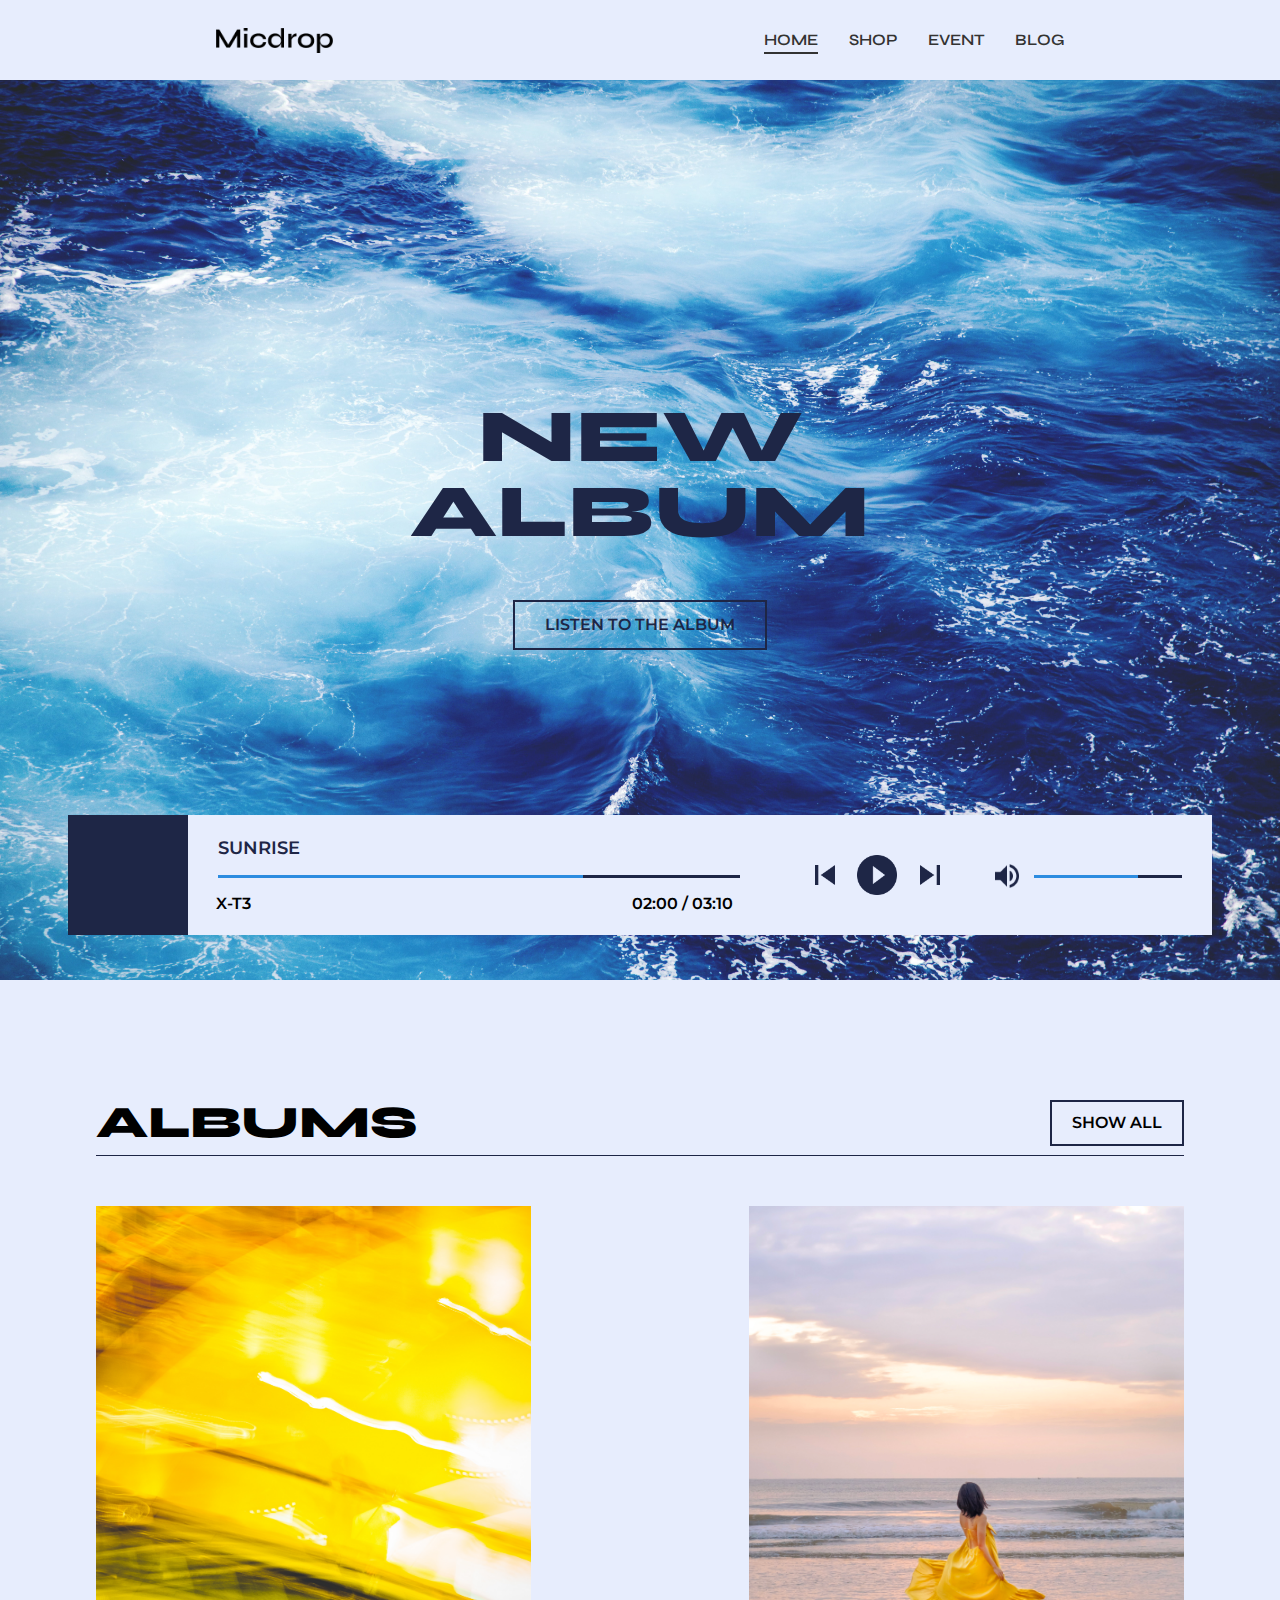
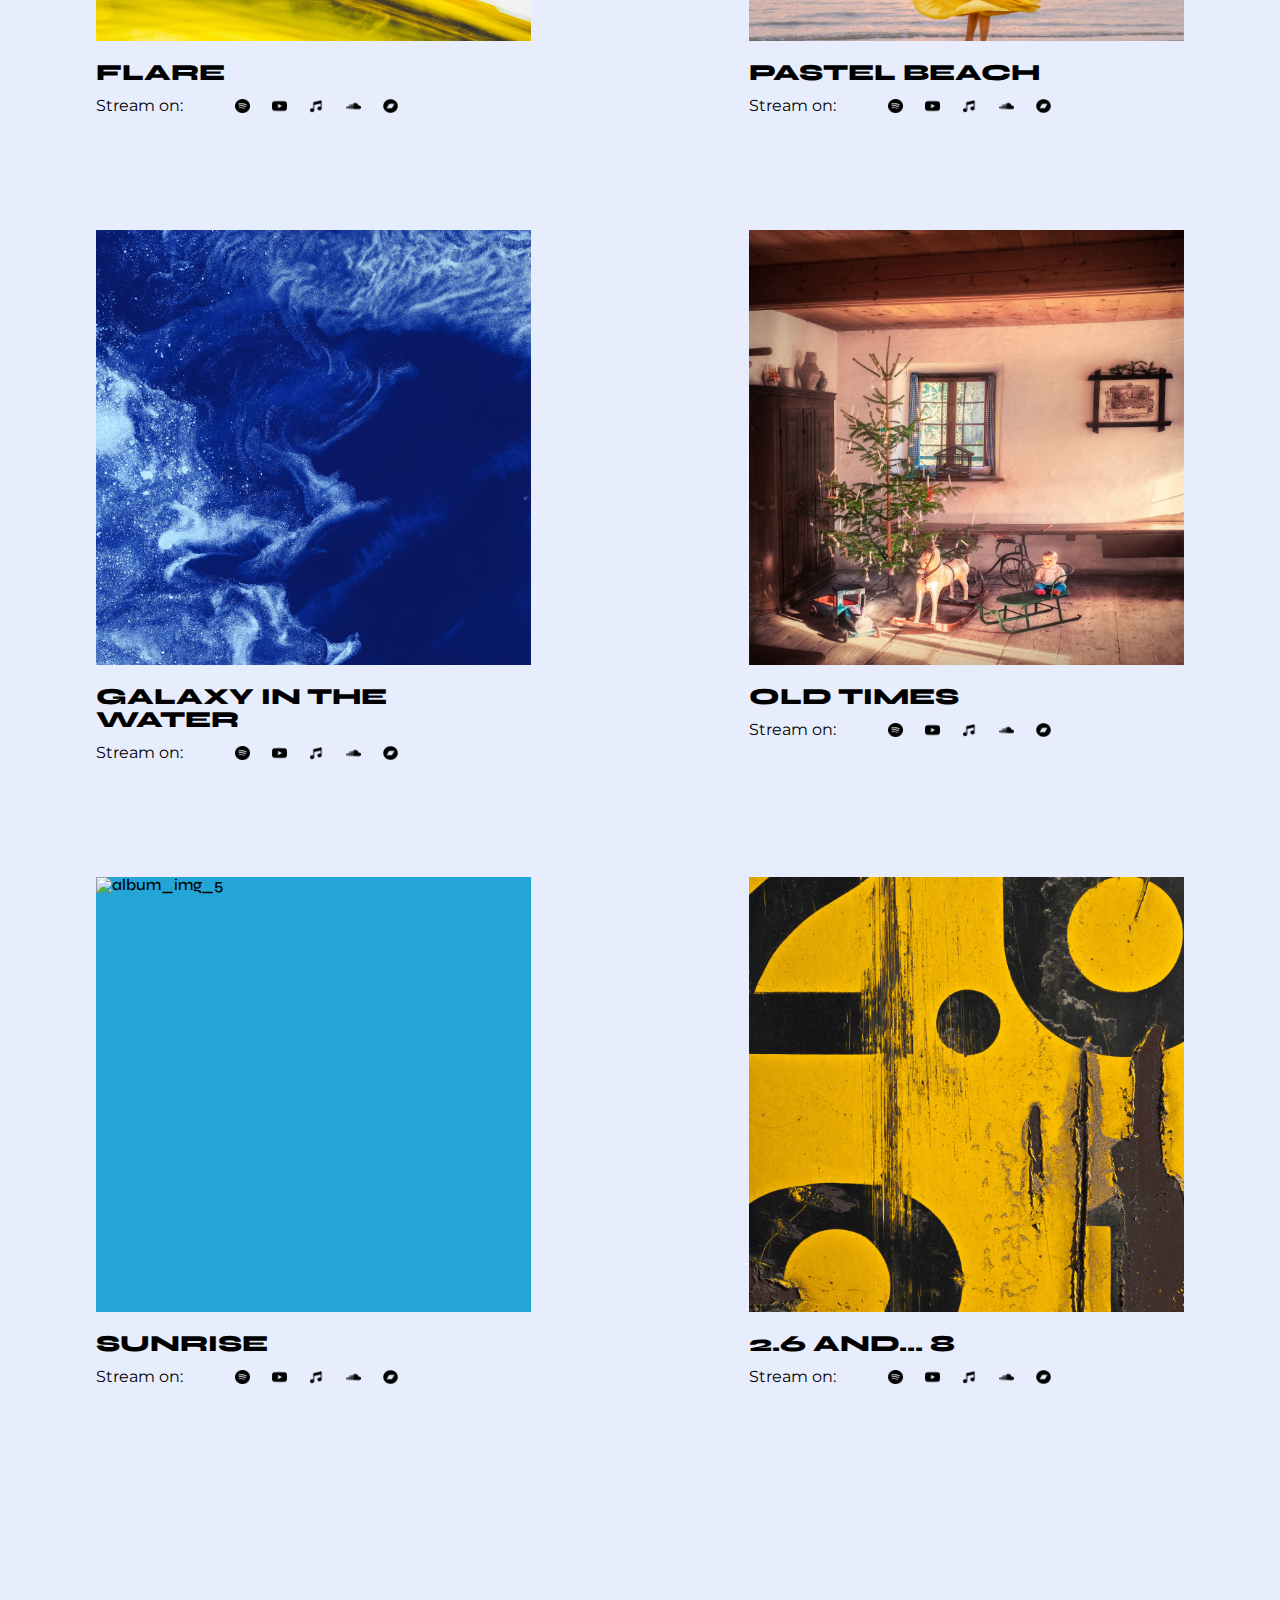
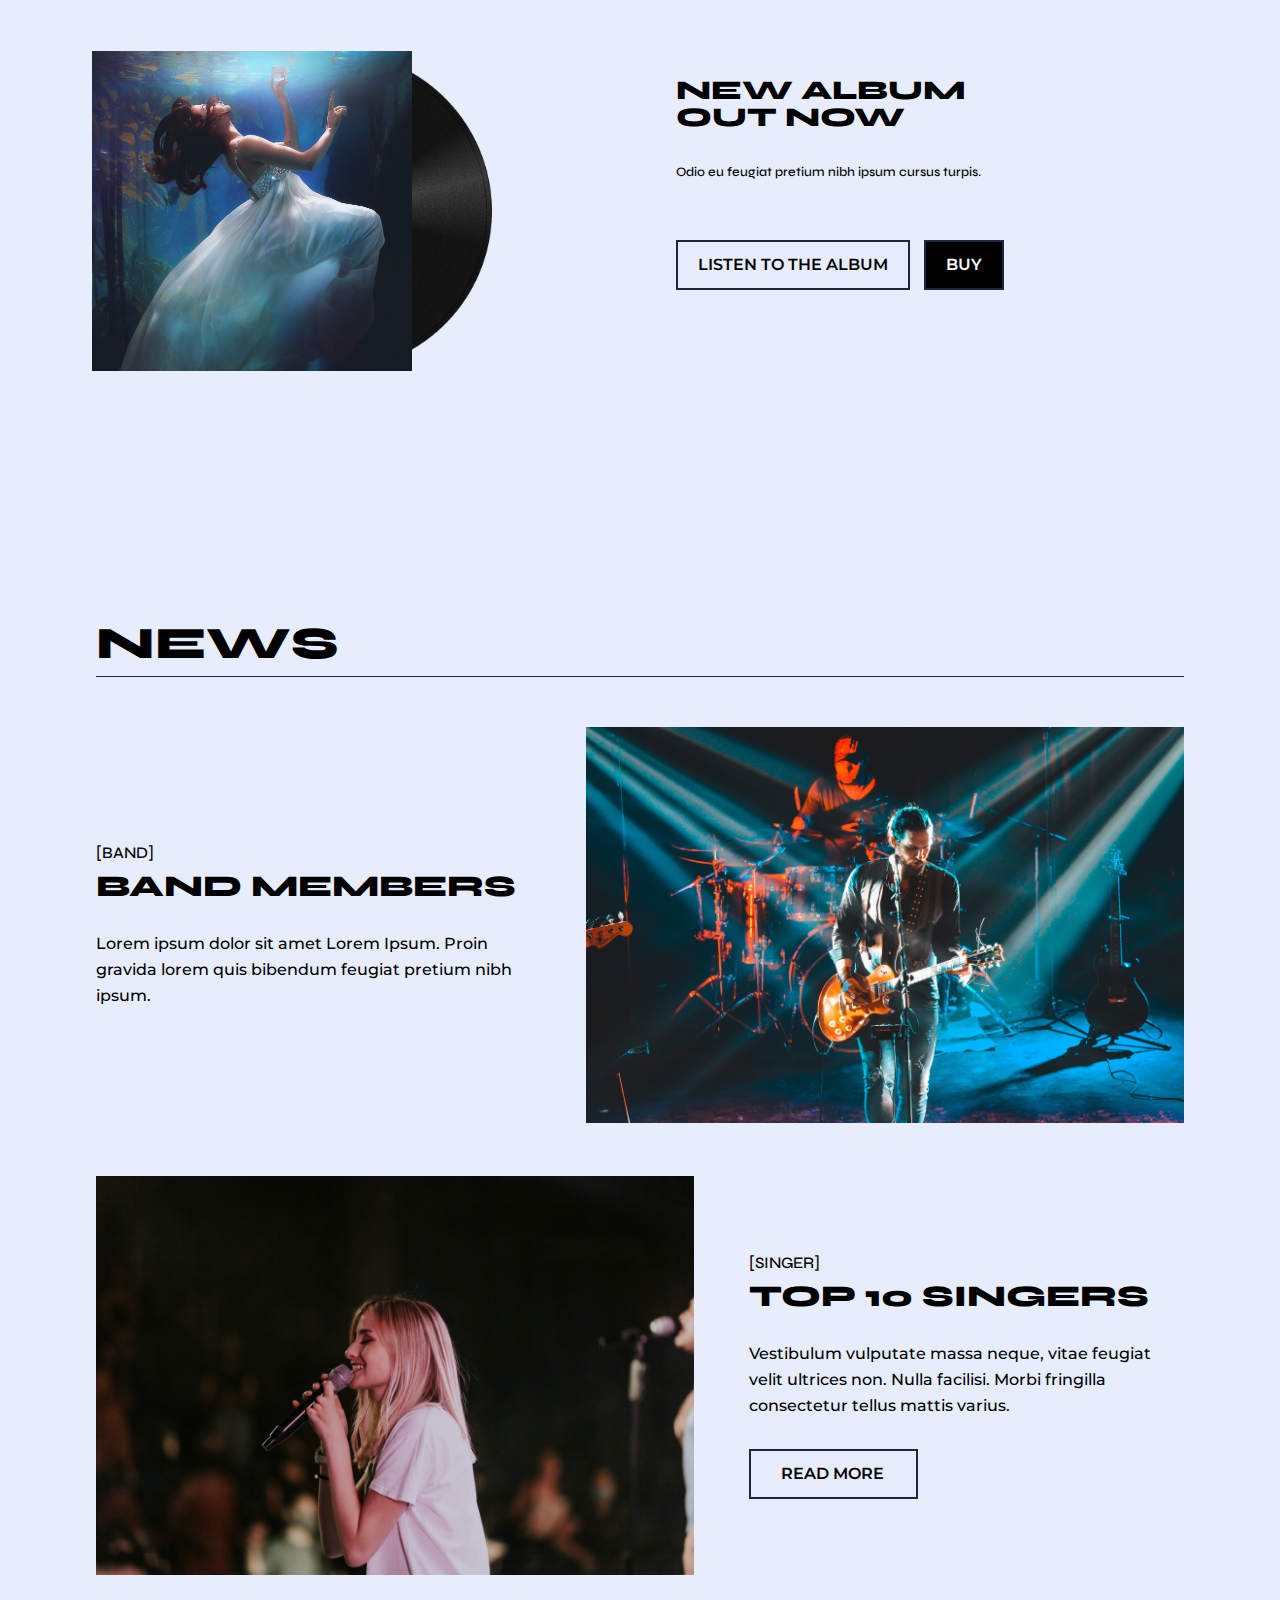
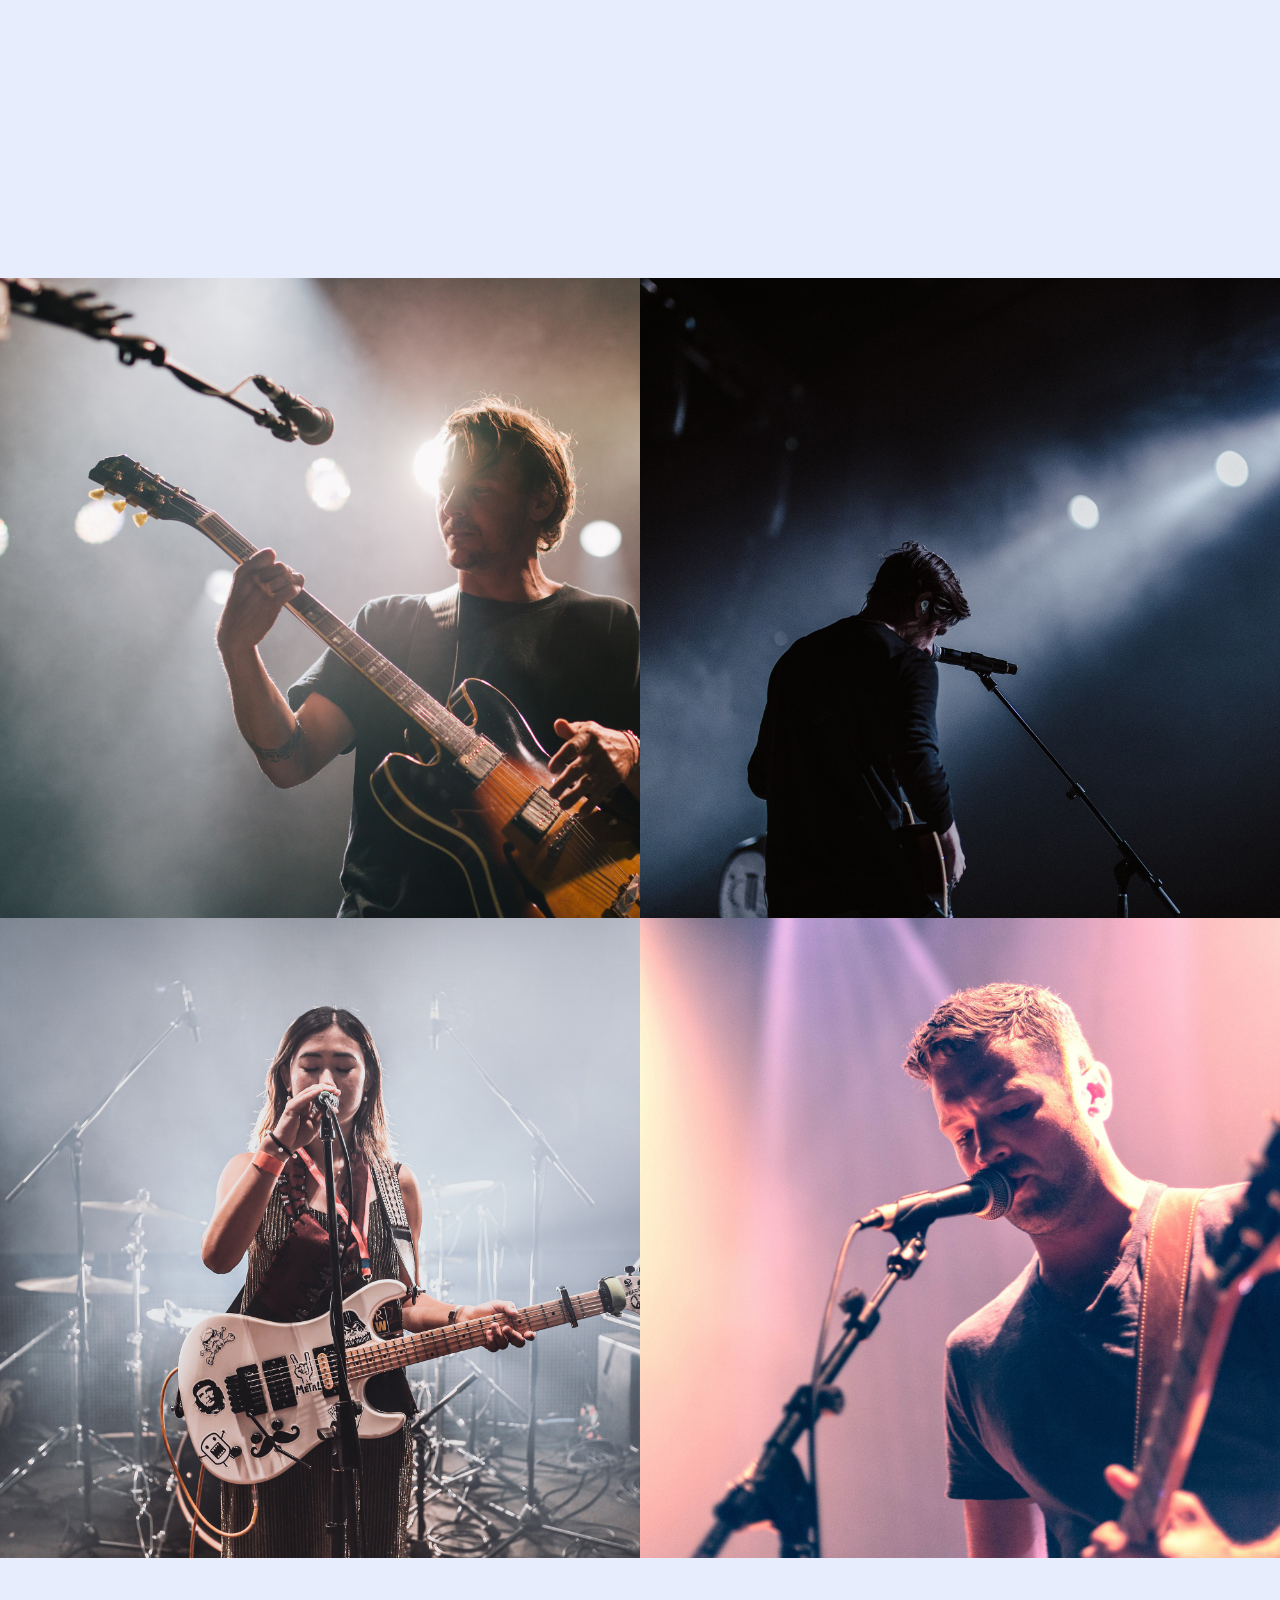
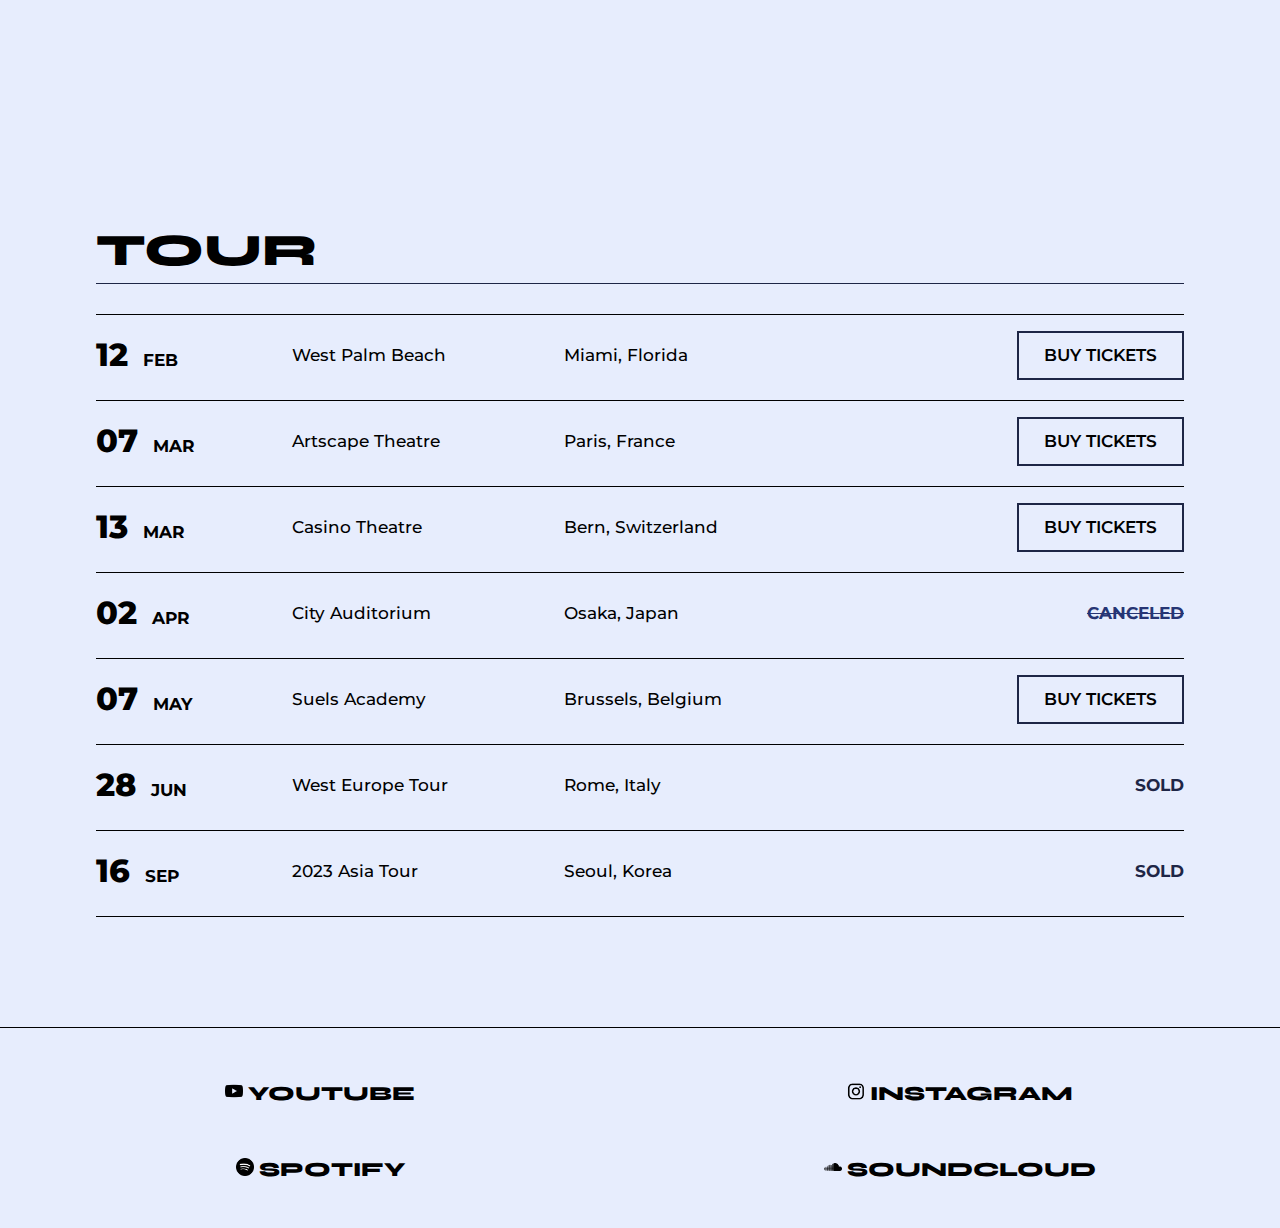
==== index.html @ 12f5e262 "0823" ====
<!DOCTYPE html>
<html lang="kr">

<head>
  <meta charset="UTF-8">
  <meta name="viewport" content="width=device-width, initial-scale=1.0">
  <title>Micdrop</title>

  <link href="css/reset.css" rel="stylesheet">
  <link href="css/font.css" rel="stylesheet">

  <link href="css/common_min1300.css" rel="stylesheet">
  <link href="css/common_max1299.css" rel="stylesheet">
  <link href="css/common_max767.css" rel="stylesheet">
  
  <link href="css/index_min1300.css" rel="stylesheet">
  <link href="css/index_max1299.css" rel="stylesheet">
  <link href="css/index_max767.css" rel="stylesheet">

  <script src="https://ajax.aspnetcdn.com/ajax/jQuery/jquery-3.7.0.min.js"></script>

  <script>
    $(document).ready(function () {
      /*nav script*/
      $(".menu_icon").click(function () {
        $(".menu").slideDown();
        $(".menu_icon").hide();
        $(".close_icon").show();
      });

      $(".close_icon").click(function () {
        $(".menu").slideUp();
        $(".close_icon").hide();
        $(".menu_icon").show();
      });

      $(window).resize(function () {
        if (window.innerWidth >= 768) {
          $(".menu").show();
          $(".menu_icon").hide();
          $(".close_icon").hide();
        }
      });

      $(window).resize(function () {
        if (window.innerWidth <= 767) {
          $(".menu").hide();
          $(".menu_icon").show();
          $(".close_icon").hide();
        }
      });

      /*music_player script*/
      $(".play").click(function () {
        $(".stop").show();
        $(".play").hide();
      });

      $(".stop").click(function () {
        $(".play").show();
        $(".stop").hide();
      });

      $(".volumn").click(function () {
        $(".mute").show();
        $(".volumn").hide();
        $(".volumn_bar_value").hide();
      });

      $(".mute").click(function () {
        $(".volumn").show();
        $(".mute").hide();
        $(".volumn_bar_value").show();
      });

    });

  </script>

</head>

<body>
  <div id="wrap">
    <header>
      <div id="header_box">
        <div id="logo_box">
          <a href="#"><img src="img/logo.png"></a>
          <img src="img/icon/hamburger_menu.png" alt="menu" class="menu_icon">
          <img src="img/icon/close_icon.png" alt="close" class="close_icon">
        </div>
        <nav class="menu">
          <ul>
            <li><a href="#" id="now">HOME</a></li>
            <li><a href="#">SHOP</a></li>
            <li><a href="#">EVENT</a></li>
            <li><a href="sub.html">BLOG</a></li>
          </ul>
        </nav>
      </div>
    </header>
    <div id="slider">
      <div id="slider_box">
        <div class="slider_img">
          <img src="img/slider_1.jpg">
        </div>
        <div class="slider_text">
          <h3>NEW<br>ALBUM</h3>
          <div class="fill_btn">
            <a href="#" class="fill">LISTEN TO THE ALBUM</a>
          </div>
        </div>
        <div class="side_left">
          <img src="img/icon/arrow_left_icon.png" alt="left">
        </div>
        <div class="side_right">
          <img src="img/icon/arrow_right_icon.png" alt="left">
        </div>
      </div>
      <div id="music_player">
        <div id="music_player_box">
          <div class="album_img">
            <img src="img/album_img_5.jpg" alt="album">
          </div>
          <div class="player">
            <p class="album_name"><a href="#">sunrise</a></p>
            <div class="player_icon_box">
              <div class="music_bar">
                <div class="music_bar_value"></div>
              </div>
              <ul class="player_icon">
                <li>
                  <img src="img/icon/previous_icon.png" alt="prev" class="prev"
                    onmouseover="this.src='img/icon/previous_icon_hover.png'"
                    onmouseout="this.src='img/icon/previous_icon.png'">
                </li>
                <li>
                  <img src="img/icon/play_icon.png" alt="play" class="play"
                    onmouseover="this.src='img/icon/play_icon_hover.png'"
                    onmouseout="this.src='img/icon/play_icon.png'">
                  <img src="img/icon/stop_icon.png" alt="stop" class="stop"
                    onmouseover="this.src='img/icon/stop_icon_hover.png'"
                    onmouseout="this.src='img/icon/stop_icon.png'">
                </li>
                <li>
                  <img src="img/icon/next_icon.png" alt="next" class="next"
                    onmouseover="this.src='img/icon/next_icon_hover.png'"
                    onmouseout="this.src='img/icon/next_icon.png'">
                </li>
              </ul>
              <div class="volumn_box">
                <img src="img/icon/volumn_icon.png" alt="volumn" class="volumn"
                  onmouseover="this.src='img/icon/volumn_icon_hover.png'"
                  onmouseout="this.src='img/icon/volumn_icon.png'">
                <img src="img/icon/mute_icon.png" alt="mute" class="mute"
                  onmouseover="this.src='img/icon/mute_icon_hover.png'" onmouseout="this.src='img/icon/mute_icon.png'">
                <div class="volumn_bar">
                  <div class="volumn_bar_value"></div>
                </div>
              </div>
            </div>
            <div class="player_bottom">
              <p class="song_name">X-T3</p>
              <p class="song_time">02:00 / 03:10</p>
            </div>
          </div>
        </div>
      </div>
    </div>
    <main>
      <section id="albums">
        <h3 class="title">ALBUMS</h3>
        <div class="fill_btn"><a href="#" class="fill">SHOW ALL</a></div>
        <div class="album_wrap">
          <div class="album_box">
            <div class="album_img_box">
              <img src="img/album_img_1.jpg" alt="album_img_1" class="img_v">
              <div class="hover_box"></div>
              <a href="#"></a>
            </div>
            <p class="album_title"><a href="#">flare</a></p>
            <div class="stream_box">
              <a href="#" class="stream_on">Stream on:</a>
              <div class="stream_icon_box">
                <a href="https://www.spotify.com" class="spotify">
                  <img src="img/icon/spotify_icon.png" alt="spotify">
                </a>
                <a href="https://www.youtube.com" class="youtube">
                  <img src="img/icon/youtube_icon.png" alt="youtube">
                </a>
                <a href="https://www.apple.com/itunes/" class="itunes">
                  <img src="img/icon/itunes_icon.png" alt="itunes">
                </a>
                <a href="https://soundcloud.com/" class="soundcloud">
                  <img src="img/icon/soundcloud_icon.png" alt="soundcloud">
                </a>
                <a href="https://bandcamp.com/" class="bandcamp">
                  <img src="img/icon/bandcamp_icon.png" alt="bandcamp">
                </a>
              </div>
            </div>
          </div>
          <div class="album_box">
            <div class="album_img_box">
              <img src="img/album_img_2.jpg" alt="album_img_2" class="img_v">
              <div class="hover_box"></div>
              <a href="#"></a>
            </div>
            <p class="album_title"><a href="#">pastel Beach</a></p>
            <div class="stream_box">
              <a href="#" class="stream_on">Stream on:</a>
              <div class="stream_icon_box">
                <a href="https://www.spotify.com" class="spotify">
                  <img src="img/icon/spotify_icon.png" alt="spotify">
                </a>
                <a href="https://www.youtube.com" class="youtube">
                  <img src="img/icon/youtube_icon.png" alt="youtube">
                </a>
                <a href="https://www.apple.com/itunes/" class="itunes">
                  <img src="img/icon/itunes_icon.png" alt="itunes">
                </a>
                <a href="https://soundcloud.com/" class="soundcloud">
                  <img src="img/icon/soundcloud_icon.png" alt="soundcloud">
                </a>
                <a href="https://bandcamp.com/" class="bandcamp">
                  <img src="img/icon/bandcamp_icon.png" alt="bandcamp">
                </a>
              </div>
            </div>
          </div>
          <div class="album_box">
            <div class="album_img_box">
              <img src="img/album_img_3.jpg" alt="album_img_3">
              <div class="hover_box"></div>
              <a href="#"></a>
            </div>
            <p class="album_title"><a href="#">Galaxy in the water</a></p>
            <div class="stream_box">
              <a href="#" class="stream_on">Stream on:</a>
              <div class="stream_icon_box">
                <a href="https://www.spotify.com" class="spotify">
                  <img src="img/icon/spotify_icon.png" alt="spotify">
                </a>
                <a href="https://www.youtube.com" class="youtube">
                  <img src="img/icon/youtube_icon.png" alt="youtube">
                </a>
                <a href="https://www.apple.com/itunes/" class="itunes">
                  <img src="img/icon/itunes_icon.png" alt="itunes">
                </a>
                <a href="https://soundcloud.com/" class="soundcloud">
                  <img src="img/icon/soundcloud_icon.png" alt="soundcloud">
                </a>
                <a href="https://bandcamp.com/" class="bandcamp">
                  <img src="img/icon/bandcamp_icon.png" alt="bandcamp">
                </a>
              </div>
            </div>
          </div>
          <div class="album_box">
            <div class="album_img_box">
              <img src="img/album_img_4.jpg" alt="album_img_4">
              <div class="hover_box"></div>
              <a href="#"></a>
            </div>
            <p class="album_title"><a href="#">old times</a></p>
            <div class="stream_box">
              <a href="#" class="stream_on">Stream on:</a>
              <div class="stream_icon_box">
                <a href="https://www.spotify.com" class="spotify">
                  <img src="img/icon/spotify_icon.png" alt="spotify">
                </a>
                <a href="https://www.youtube.com" class="youtube">
                  <img src="img/icon/youtube_icon.png" alt="youtube">
                </a>
                <a href="https://www.apple.com/itunes/" class="itunes">
                  <img src="img/icon/itunes_icon.png" alt="itunes">
                </a>
                <a href="https://soundcloud.com/" class="soundcloud">
                  <img src="img/icon/soundcloud_icon.png" alt="soundcloud">
                </a>
                <a href="https://bandcamp.com/" class="bandcamp">
                  <img src="img/icon/bandcamp_icon.png" alt="bandcamp">
                </a>
              </div>
            </div>
          </div>
          <div class="album_box">
            <div class="album_img_box">
              <img src="img/album_img_5.jpg" alt="album_img_5">
              <div class="hover_box"></div>
              <a href="#"></a>
            </div>
            <p class="album_title"><a href="#">sunrise</a></p>
            <div class="stream_box">
              <a href="#" class="stream_on">Stream on:</a>
              <div class="stream_icon_box">
                <a href="https://www.spotify.com" class="spotify">
                  <img src="img/icon/spotify_icon.png" alt="spotify">
                </a>
                <a href="https://www.youtube.com" class="youtube">
                  <img src="img/icon/youtube_icon.png" alt="youtube">
                </a>
                <a href="https://www.apple.com/itunes/" class="itunes">
                  <img src="img/icon/itunes_icon.png" alt="itunes">
                </a>
                <a href="https://soundcloud.com/" class="soundcloud">
                  <img src="img/icon/soundcloud_icon.png" alt="soundcloud">
                </a>
                <a href="https://bandcamp.com/" class="bandcamp">
                  <img src="img/icon/bandcamp_icon.png" alt="bandcamp">
                </a>
              </div>
            </div>
          </div>
          <div class="album_box">
            <div class="album_img_box">
              <img src="img/album_img_6.jpg" alt="album_img_6" class="img_v">
              <div class="hover_box"></div>
              <a href="#"></a>
            </div>
            <p class="album_title"><a href="#">2.6 and... 8</a></p>
            <div class="stream_box">
              <a href="#" class="stream_on">Stream on:</a>
              <div class="stream_icon_box">
                <a href="https://www.spotify.com" class="spotify">
                  <img src="img/icon/spotify_icon.png" alt="spotify">
                </a>
                <a href="https://www.youtube.com" class="youtube">
                  <img src="img/icon/youtube_icon.png" alt="youtube">
                </a>
                <a href="https://www.apple.com/itunes/" class="itunes">
                  <img src="img/icon/itunes_icon.png" alt="itunes">
                </a>
                <a href="https://soundcloud.com/" class="soundcloud">
                  <img src="img/icon/soundcloud_icon.png" alt="soundcloud">
                </a>
                <a href="https://bandcamp.com/" class="bandcamp">
                  <img src="img/icon/bandcamp_icon.png" alt="bandcamp">
                </a>
              </div>
            </div>
          </div>
        </div>
      </section>
      <section id="new_album">
        <div id="new_album_box">
          <div id="record">
            <div class="record_cover_box">
              <img src="img/album_img_7.jpg" alt="cover" class="record_cover_img">
            </div>
            <div class="record_box">
              <img src="img/record_2.png" alt="record" class="record_img">
            </div>
          </div>
          <div id="new_album_text">
            <h3 class="title">NEW ALBUM<br>OUT NOW</h3>
            <p>Odio eu feugiat pretium nibh ipsum cursus turpis.</p>
            <div class="btn_box">
              <div class="fill_btn"><a href="#" class="fill">LISTEN TO THE ALBUM</a></div>
              <div class="fill_btn"><a href="#" class="fill buy">BUY</a></div>
            </div>
          </div>
        </div>
      </section>
      <section id="news">
        <div id="news_wrap">
          <h3 class="title">NEWS</h3>
          <div class="news_box">
            <div class="news_text">
              <p class="news_tag">[BAND]</p>
              <p class="news_title">band members</p>
              <p class="news_content">Lorem ipsum dolor sit amet Lorem Ipsum. Proin gravida lorem quis bibendum feugiat
                pretium nibh ipsum.</p>
            </div>
            <div class="news_imgbox">
              <a href="#"><img src="img/news_img1.jpg" alt="news_img1" class="news_img"></a>
            </div>
          </div>
          <div class="news_box reverse">
            <div class="news_text">
              <p class="news_tag">[SINGER]</p>
              <p class="news_title">Top 10 Singers</p>
              <p class="news_content">Vestibulum vulputate massa neque, vitae feugiat velit ultrices non. Nulla
                facilisi. Morbi fringilla consectetur tellus mattis varius. </p>
              <div class="fill_btn"><a href="#" class="fill">READ MORE</a></div>
            </div>
            <div class="news_imgbox">
              <a href="#"><img src="img/news_img2.jpg" alt="news_img2" class="news_img"></a>
            </div>
          </div>
        </div>
      </section>
      <section id="gallery">
        <div id="gallery_wrap">
          <div class="video_box">
            <video src="video/gallery_video1.mp4" muted autoplay loop></video>
          </div>
          <div class="imgbox">
            <img src="img/gallery_img1.jpg" alt="gallery_img1" class="img_h">
            <div class="hover_box">
              <a href="#"><img src="img/icon/eye_icon.png"></a>
            </div>
          </div>
          <div class="imgbox">
            <img src="img/gallery_img2.jpg" alt="gallery_img2" class="img_h">
            <div class="hover_box">
              <a href="#"><img src="img/icon/eye_icon.png"></a>
            </div>
          </div>
          <div class="imgbox">
            <img src="img/gallery_img3.jpg" alt="gallery_img3" class="img_v">
            <div class="hover_box">
              <a href="#"><img src="img/icon/eye_icon.png"></a>
            </div>
          </div>
          <div class="imgbox">
            <img src="img/gallery_img4.jpg" alt="gallery_img4" class="img_v">
            <div class="hover_box">
              <a href="#"><img src="img/icon/eye_icon.png"></a>
            </div>
          </div>
          <div class="video_box">
            <video src="video/gallery_video2.mp4" muted autoplay loop></video>
          </div>
        </div>
      </section>
      <section id="tour">
        <div id="tour_wrap">
          <h3 class="title">tour</h3>
          <div id="tour_table">
            <div class="row">
              <span class="date"><span class="day">12</span>FEB</span>
              <span class="tour_name">West Palm Beach</span>
              <span class="place">Miami, Florida</span>
              <span class="buy_tickets">
                <div class="fill_btn"><a href="#" class="fill">BUY TICKETS</a></div>
              </span>
            </div>
            <div class="row">
              <span class="date"><span class="day">07</span>MAR</span>
              <span class="tour_name">Artscape Theatre</span>
              <span class="place">Paris, France</span>
              <span class="buy_tickets">
                <div class="fill_btn"><a href="#" class="fill">BUY TICKETS</a></div>
              </span>
            </div>
            <div class="row">
              <span class="date"><span class="day">13</span>MAR</span>
              <span class="tour_name">Casino Theatre</span>
              <span class="place">Bern, Switzerland</span>
              <span class="buy_tickets">
                <div class="fill_btn"><a href="#" class="fill">BUY TICKETS</a></div>
              </span>
            </div>
            <div class="row">
              <span class="date"><span class="day">02</span>APR</span>
              <span class="tour_name">City Auditorium</span>
              <span class="place">Osaka, Japan</span>
              <span class="canceled">CANCELED</span>
            </div>
            <div class="row">
              <span class="date"><span class="day">07</span>MAY</span>
              <span class="tour_name">Suels Academy</span>
              <span class="place">Brussels, Belgium</span>
              <span class="buy_tickets">
                <div class="fill_btn"><a href="#" class="fill">BUY TICKETS</a></div>
              </span>
            </div>
            <div class="row">
              <span class="date"><span class="day">28</span>JUN</span>
              <span class="tour_name">West Europe Tour</span>
              <span class="place">Rome, Italy</span>
              <span class="sold">SOLD</span>
            </div>
            <div class="row">
              <span class="date"><span class="day">16</span>SEP</span>
              <span class="tour_name">2023 Asia Tour</span>
              <span class="place">Seoul, Korea</span>
              <span class="sold">SOLD</span>
            </div class="row">
          </div>
        </div>
      </section>
    </main>
    <footer>
      <div id="footer_wrap">
        <ul id="footer_menu">
          <li><a href="#"><img src="img/icon/youtube_icon.png">youtube</a></li>
          <li><a href="#"><img src="img/icon/instagram_icon.png">instagram</a></li>
          <li><a href="#"><img src="img/icon/spotify_icon.png">spotify</a></li>
          <li><a href="#"><img src="img/icon/soundcloud_icon.png">soundcloud</a></li>
        </ul>
      </div>
    </footer>
  </div>
</body>

</html>
---- css/font.css ----
@import url('https://fonts.googleapis.com/css2?family=Syne:wght@400;500;600;700;800&display=swap');

@import url('https://fonts.googleapis.com/css2?family=Montserrat:wght@300;400;500;600;700;800&display=swap');
---- css/common_min1300.css ----
@charset "utf-8";

@media screen and (min-width:1300px) {

  /*헤더*/
  header {
    width: 100%;
    height: 65px;
    margin: 0 auto;
  }

  #header_box {
    width: 65.65%;
    height: 100%;
    margin: 0 auto;
    display: flex;
    justify-content: space-between;
    align-items: center;
  }

  #header_box>#logo_box>a {
    display:block;
    width: 117px;
    height: 25px;
  }


  #header_box>#logo_box>a>img {
    width: 100%;
    height: 100%;
  }
  
  #header_box>#logo_box>.menu_icon,.close_icon {
    display: none;
  }

  #header_box>nav {
    width: 300px;
    height: 50px;
  }

  #header_box>nav>ul {
    display: flex;
    justify-content: space-between;
    font-family: 'Syne', sans-serif;
    font-weight: 600;
  }

  #header_box>nav>ul>li {
    line-height: 50px;
  }

  #header_box>nav>ul>li>a {
    position: relative;
    text-decoration: none;
    color: #333;
  }

  #header_box>nav>ul>li>a::after {
    position: absolute;
    content: "";
    width: 100%;
    height: 2px;
    top: 100%;
    left: 0;
    margin-top: 3px;
    background: #333;
    transition: transform 0.5s;
    transform: scaleX(0);
    transform-origin: right;
  }

  #header_box>nav>ul>li>a:hover::after {
    transform: scaleX(1);
    transform-origin: left;
  }

  #header_box>nav #now {
    border-bottom: 2px solid #333;
    padding-bottom: 3px;
    cursor: default;
  }

  #header_box>nav #now:hover::after {
    transform: scaleX(0);
  }


  /*푸터*/
  footer {
    width: 100%;
    height: auto;
    margin: 0;
    border-top: 1px solid #000;
  }

  footer>#footer_wrap {
    width: 1300px;
    height: 150px;
    margin: 0 auto;
  }

  #footer_wrap>#footer_menu {
    width: 100%;
    height: 100%;
    display: flex;
    justify-content: space-around;
    align-items: center;
  }

  #footer_wrap>#footer_menu a {
    font-family: 'Syne', sans-serif;
    font-weight: 800;
    font-size: 23px;
    color: #000;
    text-decoration: none;
    text-transform: uppercase;
    position: relative;
  }

  #footer_wrap>#footer_menu a::before {
    position: absolute;
    content: "";
    width: 100%;
    height: 2px;
    background: #000;
    top: 100%;
    left: 0;
    transform: scaleX(0);
    transition: transform 0.5s;
    transform-origin: right;
  }

  #footer_wrap>#footer_menu a:hover::before {
    transform: scaleX(1);
    transform-origin: left;
  }

  #footer_wrap>#footer_menu img {
    width: 18px;
    height: 18px;
    vertical-align: center;
    margin: 6px 5px 0 0
  }
}
---- css/common_max1299.css ----
@charset "utf-8";

@media screen and (max-width:1299px) {

  /*헤더*/
  header {
    width: 100%;
    height: 80px;
    margin: 0 auto;
  }

  #header_box {
    width: 100%;
    height: 100%;
    margin: 0 auto;
    display: flex;
    justify-content: space-around;
    align-items: center;
  }

  #header_box>#logo_box>a {
    display:block;
    width: 117px;
    height: 25px;
  }

  #header_box>#logo_box>a>img {
    width: 100%;
    height: 100%;
  }

  #header_box>#logo_box>.menu_icon {
    display: none;
  }

  #header_box>#logo_box>.close_icon {
    display:none;
  }

  #header_box>nav {
    width: 300px;
    height: 50px;
  }

  #header_box>nav>ul {
    display: flex;
    justify-content: space-between;
    font-family: 'Syne', sans-serif;
    font-weight: 600;
  }

  #header_box>nav>ul>li {
    line-height: 50px;
  }

  #header_box>nav>ul>li>a {
    position: relative;
    text-decoration: none;
    color: #333;
  }

  #header_box>nav>ul>li>a::after {
    position: absolute;
    content: "";
    width: 100%;
    height: 2px;
    top: 100%;
    left: 0;
    margin-top: 3px;
    background: #333;
    transition: transform 0.5s;
    transform: scaleX(0);
    transform-origin: right;
  }

  #header_box>nav>ul>li>a:hover::after {
    transform: scaleX(1);
    transform-origin: left;
  }

  #header_box>nav #now {
    border-bottom: 2px solid #333;
    padding-bottom: 3px;
    cursor: default;
  }

  #header_box>nav #now:hover::after {
    transform: scaleX(0);
  }


  /*푸터*/
  footer {
    width: 100%;
    height: auto;
    margin: 0;
    border-top: 1px solid #000;
  }

  footer>#footer_wrap {
    width: 100%;
    height: 200px;
    margin: 0 auto;
  }

  #footer_wrap>#footer_menu {
    width: 100%;
    height: 100%;
    display: flex;
    flex-flow: row wrap;
    justify-content: space-around;
    align-content: space-evenly;
  }

  #footer_wrap>#footer_menu li {
    width:40%;
    text-align: center;
  }

  #footer_wrap>#footer_menu a {
    font-family: 'Syne', sans-serif;
    font-weight: 800;
    font-size: 20px;
    color: #000;
    text-decoration: none;
    text-transform: uppercase;
    position: relative;
  }

  #footer_wrap>#footer_menu a::before {
    position: absolute;
    content: "";
    width: 100%;
    height: 2px;
    background: #000;
    top: 100%;
    left: 0;
    transform: scaleX(0);
    transition: transform 0.5s;
    transform-origin: right;
  }

  #footer_wrap>#footer_menu a:hover::before {
    transform: scaleX(1);
    transform-origin: left;
  }

  #footer_wrap>#footer_menu img {
    width: 18px;
    height: 18px;
    vertical-align: center;
    margin: 6px 5px 0 0
  }
}
---- css/common_max767.css ----
@charset "utf-8";

@media screen and (max-width:767px) {

  /*헤더*/
  header {
    width: 100%;
    height:60px;
    margin: 0 auto;
  }

  #header_box {
    width: 100%;
    height: 100%;
    margin: 0 auto;
    display: flex;
    flex-wrap: wrap;
  }

  #header_box>#logo_box {
    width:100%;
    height:60px;
    display:flex;
    justify-content: space-between;
    padding:0 30px;
    align-items: center;
  }

  #header_box>#logo_box>a {
    width: 117px;
    height: 25px;
  }

  #header_box>#logo_box>a>img {
    width: 100%;
    height: 100%;
  }
  
  #header_box>#logo_box>.menu_icon {
    width:32px;
    height:32px;
    display: block;
  }

  #header_box>#logo_box>.close_icon {
    width:32px;
    height:32px;
    display:none;
  }
  #header_box>#logo_box>.menu_icon:hover,.close_icon:hover {
    cursor:pointer;
  } 

  #header_box>nav {
    width:100%;
    height:auto;
    margin:0 auto;
    background-color: #e7edfd;
    z-index: 5;
  }

  #header_box>nav>ul{
    display: flex;
    flex-direction: column;
    font-weight: 600;
  }

  #header_box>nav>ul>li {
    padding:7.5px 5%;
  }

  #header_box>nav>ul>li:hover {
    cursor: pointer;
  }

  #header_box>nav>ul>li>a {
    position: relative;
    text-decoration: none;
    color: #333;
  }

  #header_box>nav>ul>li>a::after {
    position: absolute;
    content: "";
    width: 100%;
    height: 2px;
    top: 100%;
    left: 0;
    margin-top: 3px;
    background: #333;
    transition: transform 0.5s;
    transform: scaleX(0);
    transform-origin: right;
  }

  #header_box>nav>ul>li:hover>a::after {
    transform: scaleX(1);
    transform-origin: left;
  }

  #header_box>nav>ul>li>#now {
    border-bottom: 2px solid #333;
    padding-bottom: 3px;
    cursor: default;
  }

  #header_box>nav>ul>li:hover>#now::after {
    transform: scaleX(0);
  }
  
  /*푸터*/
  footer {
    width: 100%;
    height: auto;
    margin: 0;
    border-top: 1px solid #000;
  }

  footer>#footer_wrap {
    width: 100%;
    height: 250px;
    margin: 0 auto;
  }

  #footer_wrap>#footer_menu {
    width: 100%;
    height: 100%;
    display: flex;
    flex-flow: row wrap;
    justify-content: space-around;
    align-items: center;
  }

  #footer_wrap>#footer_menu li {
    width:100%;
    text-align: center;
  }


  #footer_wrap>#footer_menu a {
    font-family: 'Syne', sans-serif;
    font-weight: 800;
    font-size: 18px;
    color: #000;
    text-decoration: none;
    text-transform: uppercase;
    position: relative;
  }

  #footer_wrap>#footer_menu a::before {
    position: absolute;
    content: "";
    width: 100%;
    height: 2px;
    background: #000;
    top: 100%;
    left: 0;
    transform: scaleX(0);
    transition: transform 0.5s;
    transform-origin: right;
  }

  #footer_wrap>#footer_menu a:hover::before {
    transform: scaleX(1);
    transform-origin: left;
  }

  #footer_wrap>#footer_menu img {
    width: 18px;
    height: 18px;
    vertical-align: center;
    margin: 6px 5px 0 0
  }
}
---- css/index_min1300.css ----
@charset "utf-8";

@media screen and (min-width:1300px) {

  body {
    background-color: #e7edfd;
    font-family: 'Syne', sans-serif;
    font-weight: 500;
  }

  /*슬라이더*/
  #slider {
    width: 100%;
    height: 900px;
    margin: 0 auto;
  }

  #slider>#slider_box {
    width: 100%;
    height: 100%;
    margin: 0 auto;
    overflow: hidden;
    position: relative;
  }

  #slider_box>.slider_img {
    width: 100%;
    height: 100%;
    margin: 0 auto;
  }

  #slider_box>.slider_img>img {
    width: 100%;
    height: 110%;
    position: relative;
  }

  #slider_box>.slider_text {
    width: 100%;
    height: 45%;
    position: absolute;
    top: 30%;
    text-align: center;
    font-family: 'Syne', sans-serif;
  }

  #slider_box>.slider_text>h3 {
    font-size: 90px;
    margin-top: 50px;
    font-weight: 800;
    color: #1e2646
  }

  /*배경 채워지는 버튼*/
  .fill_btn {
    display: inline-block;
    border: 2px solid #1e2646;
  }

  .fill {
    display: block;
    font-family: 'Montserrat', sans-serif;
    font-weight: 600;
    padding: 15px 30px;
    text-decoration: none;
    color: #000;
    transition: 0.4s ease-in-out;
  }

  #slider_box>.slider_text>.fill_btn {
    position: relative;
    top: 50px;
  }

  #slider_box>.slider_text>.fill_btn>.fill {
    color: #1e2646;
  }

  #albums>.fill_btn {
    position: absolute;
    top: 95px;
    right: 0;
  }

  #slider_box>.slider_text>.fill_btn>.fill:hover {
    background-color: #1e2646;
    color: #fff;
  }

  /*슬라이더 버튼*/

  #slider_box>.side_left {
    width: 15%;
    height: 100%;
    position: absolute;
    top: 0;
    left: 0;
    opacity: 0;
    display: flex;
    align-items: center;
    transition: 0.3s ease-in-out;
  }

  #slider_box>.side_left:hover {
    cursor: pointer;
    opacity: 1;
  }

  #slider_box>.side_left>img {
    width: 70px;
    height: 80px;
    margin-left: 10%;
  }

  #slider_box>.side_right {
    width: 15%;
    height: 100%;
    position: absolute;
    top: 0;
    right: 0;
    opacity: 0;
    display: flex;
    align-items: center;
    justify-content: flex-end;
    transition: 0.3s ease-in-out;
  }

  #slider_box>.side_right:hover {
    cursor: pointer;
    opacity: 1;
  }

  #slider_box>.side_right>img {
    width: 70px;
    height: 80px;
    margin-right: 10%;
  }


  /*뮤직 플레이어*/
  #music_player {
    width: 100%;
    height: 120px;
    margin: 0 auto;
    position: relative;
    bottom: 165px;
    font-family: 'Montserrat', sans-serif;
    font-weight: 600;
    line-height: 15px;
  }

  #music_player a {
    font-size: 18px;
    text-decoration: none;
    color: #1e2646;
  }

  #music_player p {
    display: inline-block;
  }

  #music_player>#music_player_box {
    width: 1300px;
    height: 100%;
    margin: 0 auto;
    display: flex;
    justify-content: space-between;
  }

  #music_player_box>.album_img {
    width: 120px;
    height: 100%;
    background-color: #1e2646;
    overflow: hidden;
  }

  #music_player_box>.album_img>img {
    width: 100%;
    height: 150%;
    opacity: 0.9;
    position: relative;
    bottom: 20px;
  }

  #music_player_box>.player {
    width: 88%;
    height: 100%;
    background: #e7edfd;
    padding: 20px;
    box-sizing: border-box;
  }

  #music_player_box>.player>.album_name {
    font-size: 20px;
    text-transform: uppercase;
    margin: 5px 0 0 10px;
  }

  /*뮤직 플레이어 아이콘*/
  .player>.player_icon_box {
    width: 100%;
    height: 40px;
    display: flex;
    justify-content: space-between;
    align-items: center;
  }

  .player_icon_box>.music_bar {
    width: 60%;
    height: 3px;
    margin-left: 10px;
    background-color: #1e2646;
    cursor: pointer;
  }

  .player_icon_box>.music_bar>.music_bar_value {
    width: 70%;
    height: 3px;
    background-color: #2c8ce0;
  }

  .player_icon_box>.player_icon {
    width: 15%;
    height: 100%;
    display: flex;
    justify-content: space-around;
    align-items: center;
    margin-left: 50px;
  }

  .player_icon_box>.player_icon>li>img {
    width: 20px;
    height: 20px;
  }

  .player_icon_box>.player_icon>li>img:hover {
    cursor: pointer;
  }

  .player_icon_box>.player_icon>li>.play {
    width: 40px;
    height: 40px;
  }

  .player_icon_box>.player_icon>li>.stop {
    width: 40px;
    height: 40px;
    display: none;
  }

  /*뮤직 플레이어 볼륨*/
  .player_icon_box>.volumn_box {
    width: 350px;
    height: 100%;
    margin-left: 35px;
    display: flex;
    align-items: center;
  }

  .player_icon_box>.volumn_box>img {
    width: 24px;
    height: 24px;
  }

  .player_icon_box>.volumn_box>img:hover {
    cursor: pointer;
  }

  .player_icon_box>.volumn_box>.mute {
    display: none;
  }

  .player_icon_box>.volumn_box>.volumn_bar {
    width: 75%;
    height: 3px;
    margin-left: 15px;
    background-color: #1e2646;
    cursor: pointer;
  }

  .player_icon_box>.volumn_box>.volumn_bar>.volumn_bar_value {
    width: 70%;
    height: 3px;
    background-color: #2c8ce0
  }

  /*노래 이름 & 시간*/
  #music_player_box>.player>.player_bottom {
    width:53%;
    height:auto;
    display:flex;
    justify-content: space-between;
  }
  
  #music_player_box>.player>.player_bottom>.song_name {
    font-size: 16px;
    margin: 0 0 0 1.5%;
  }

  #music_player_box>.player>.player_bottom>.song_time {
    margin:0 1% 0 0;
  }

  /*메인*/
  main {
    width: 100%;
    height: auto;
  }

  /*앨범*/
  .title {
    font-size: 55px;
    font-weight: 800;
    padding-top: 120px;
    padding-bottom: 10px;
    text-transform: uppercase;
    border-bottom: 1px solid #1e2646;
  }

  #albums {
    width: 1300px;
    height: auto;
    margin: 0 auto;
    position: relative;  
  }

  #albums>.fill_btn {
    position: absolute;
    top: 125px;
    right: 0;
  }

  #albums>.fill_btn>.fill {
    padding: 13px 20px;
  }

  #albums>.fill_btn>.fill::after {
    position: absolute;
    content: "";
    width: 101%;
    height: 43px;
    top: 0;
    left: 0;
    background: #000;
    transition: transform 0.6s;
    transform: scaleX(0);
    transform-origin: right;
    z-index: -10;
  }

  #albums>.fill_btn>.fill:hover {
    color: #fff;
  }

  #albums>.fill_btn>.fill:hover::after {
    transform: scaleX(1);
    transform-origin: left;
    color: #000;
  }

  /*앨범 박스*/
  #albums>.album_wrap {
    margin-top: 100px;
    display: flex;
    flex-flow: row wrap;
    justify-content: space-between;
  }

  #albums>.album_wrap>.album_box {
    width: 320px;
    height: 430px;
    margin: 0 20px 100px 0;
    box-sizing: border-box;
  }

  #albums>.album_wrap>.album_box:nth-of-type(3n+2) {
    position: relative;
    bottom: 50px;
  }

  /*앨범 이미지*/

  .album_box>.album_img_box {
    width: 100%;
    height: 320px;
    position: relative;
    overflow: hidden;
  }

  .album_box>.album_img_box>img {
    width: 100%;
    height: 100%;
  }

  .album_box>.album_img_box>.img_v {
    height: 150%;
    position: relative;
    bottom: 50px;
  }

  /*이펙트*/
  .album_box>.album_img_box>.hover_box {
    width: 100%;
    height: 100%;
    position: absolute;
    top: 0;
    left: 0;
    opacity: 0;
    transition: 0.5s;

    /*그라데이션*/
    background: linear-gradient(135deg, #000000, #ee7752, #e73c7e, #23a6d5, #23d5ab);
    animation: gradient 20s ease infinite;
    background-size: 400% 400%;
    background-repeat: no-repeat;
    mix-blend-mode: lighten;
  }

  .album_box>.album_img_box:hover>.hover_box {
    opacity: 1;
    cursor: pointer;
  }

  .album_box>.album_img_box>a {
    position: absolute;
    top: 0;
    left: 0;
    width: 100%;
    height: 100%;
  }

  @keyframes gradient {
    0% {
      background-position: 0% 50%;
    }

    50% {
      background-position: 100% 100%;
    }

    100% {
      background-position: 0% 50%;
    }
  }

  .album_box>.album_title {
    font-size: 23px;
    font-weight: 800;
    text-transform: uppercase;
    padding: 20px 0 7px 0;
  }

  .album_box>.album_title>a {
    text-decoration: none;
    color: #000;
    transition: 0.5s;
  }

  .album_box>.album_title>a:hover {
    color: #263574;
  }

  .album_box>.stream_box {
    width: 100%;
    height: 30px;
    display: flex;
    justify-content: space-between;
    align-items: center;
  }

  .album_box>.stream_box>.stream_on {
    font-size: 16px;
    font-weight: 400;
    font-family: 'Montserrat', sans-serif;
    text-decoration: none;
    color: #000;
  }

  /*sream on 아이콘*/
  .stream_box>.stream_icon_box {
    width: 68%;
    height: 18px;
    display: flex;
  }

  .stream_box>.stream_icon_box>a {
    text-decoration: none;
    display: flex;
    align-items: center;
  }

  .stream_box>.stream_icon_box>a>img {
    width: 15px;
    height: 14px;
    margin-right: 22px;
    transition: all 0.3s ease-out;
  }

  .stream_box>.stream_icon_box>a>img:hover {
    transform: scale(1.2);
  }

  /*NEW ALBUM*/

  #new_album {
    width: 100%;
    height: 600px;
    margin: 0 auto;
    background: url("../img/new_album_bg.jpg");
    background-repeat: no-repeat;
    background-size: cover;
    background-position: 0% 40%;
    background-attachment: fixed;
  }

  #new_album>#new_album_box {
    width: 1300px;
    height: 100%;
    margin: 0 auto;
    display: flex;
    justify-content: space-around;
    align-items: center;

  }

  /*NEW ALBUM 레코드 이미지*/

  #new_album_box>#record {
    width: 500px;
    height: 83.3%;
    position: relative;
  }

  #record>.record_cover_box {
    width: 80%;
    height: 80%;
    position: absolute;
    top: 50px;
    overflow: hidden;
    background-color: plum;
    z-index: 3;
  }

  #record>.record_cover_box>.record_cover_img {
    width: 100%;
    height: 150%;
    position: relative;
    bottom: 80px;
  }

  #record>.record_box {
    width: 80%;
    height: 80%;
    position: absolute;
    top: 50px;
    right: 0;
    z-index: 2;
  }

  #record>.record_box>.record_img {
    width: 100%;
    height: 100%;
    position: relative;
    animation: rotate_image 6s linear infinite;
    transform-origin: 50% 50%;
    transition: 0.5s;
  }

  #record>.record_box>.record_img:hover {
    margin-left: 50px;
  }

  @keyframes rotate_image {
    100% {
      transform: rotate(360deg);
    }
  }

  /*New Album 텍스트*/
  #new_album_box>#new_album_text {
    width: 40%;
    height: 60%;
    display: flex;
    flex-flow: column wrap;
    justify-content: space-evenly;
  }

  #new_album_box>#new_album_text>.title {
    font-size: 40px;
    border-bottom: none;
    padding-top: 0;
  }

  #new_album_box>#new_album_text>p {
    position: relative;
    bottom: 40px;
  }

  #new_album_box>#new_album_text>.btn_box {
    width: 325px;
    height: 50px;
    display: flex;
    justify-content: space-between;
  }

  #new_album_box>#new_album_text>.btn_box>.fill_btn>.fill {
    padding: 15px 20px;
  }

  #new_album_box>#new_album_text>.btn_box>.fill_btn>.fill:hover {
    background-color: #000;
    color: #fff;
  }

  #new_album_box>#new_album_text>.btn_box>.fill_btn>.buy {
    background-color: #000;
    color: #fff;
  }

  #new_album_box>#new_album_text>.btn_box>.fill_btn>.buy:hover {
    background: none;
    color: #000;
  }


  /*뉴스*/
  #news {
    width: 1300px;
    height: auto;
    margin: 0 auto;
    position: relative;
  }

  #news>#news_wrap {
    width: 1300px;
    height: auto;
    margin: 0 auto;
  }

  /*뉴스 박스*/
  #news>#news_wrap>.news_box {
    width: 1300px;
    height: 400px;
    box-sizing: border-box;
    display: flex;
    justify-content: space-between;
    margin-top: 50px;
  }

  .news_box>.news_text {
    width: 30%;
    height: 100%;
    display: flex;
    flex-flow: column wrap;
    justify-content: center;
  }

  .news_box>.news_text>.news_tag {
    padding-bottom: 10px;
  }

  .news_box>.news_text>.news_title {
    font-weight: 800;
    font-size: 36px;
    text-transform: uppercase;
    padding-bottom: 30px;
  }

  .news_box>.news_text>.news_content {
    font-size: 17px;
    font-family: 'Montserrat', sans-serif;
    line-height: 26px;
  }

  .news_box>.news_imgbox {
    width: 60%;
    height: 100%;
    overflow: hidden;
  }

  .news_box>.news_imgbox>a>.news_img {
    width: 100%;
    height: 125%;
    position: relative;
    bottom: 40px;
    transition: 0.5s;
  }

  .news_box>.news_imgbox:hover>a>.news_img {
    filter: grayscale(100%);
  }


  /*뉴스 박스_리버스*/
  #news>#news_wrap>.reverse {
    width: 1300px;
    height: 400px;
    box-sizing: border-box;
    display: flex;
    flex-direction: row-reverse;
    justify-content: space-between;
    margin-top: 80px;
  }

  .reverse>.news_imgbox>a>.news_img {
    width: 100%;
    height: 130%;
    position: relative;
    bottom: 100px;
  }


  .reverse>.news_text>.fill_btn {
    width: 165px;
    margin-top: 30px;
  }

  .reverse>.news_text>.fill_btn>.fill:hover {
    background: #000;
    color: white;
  }


  /*갤러리*/

  #gallery {
    width: 100%;
    height: auto;
    margin: 0 auto;
  }

  #gallery>#gallery_wrap {
    width: 100%;
    height: auto;
    margin-top: 150px;
    display: flex;
    flex-flow: row wrap;
  }

  #gallery_wrap>.video_box {
    width: 50%;
    height: 50%;
    overflow: hidden;
    display: flex;
  }

  #gallery_wrap>.video_box>video {
    width: 100%;
    height: 100%;
  }

  #gallery_wrap>.imgbox {
    width: 25%;
    height: 0;
    padding-bottom: 28.12%;
    display: flex;
    position: relative;
    overflow: hidden;
  }

  #gallery_wrap>.imgbox>img {
    position: absolute;
    top: 0;
    left: 0;
    object-fit: cover;
    transition: 0.5s;
  }

  #gallery_wrap>.imgbox:hover>img {
    filter: grayscale(100%);
    transform: scale(1.1);
  }

  #gallery_wrap>.imgbox>.img_h {
    width: 125%;
    height: 100%;
  }

  #gallery_wrap>.imgbox>.img_v {
    width: 100%;
    height: 110%;
  }

  #gallery_wrap>.imgbox>.hover_box {
    width: 100%;
    height: 100%;
    position: absolute;
    background: linear-gradient(to bottom, rgba(0, 0, 0, 0) 0%, rgba(0, 0, 0, 0.7) 50%);
    content: '';
    opacity: 0;
    transition: opacity 0.8s
  }

  #gallery_wrap>.imgbox:hover>.hover_box {
    opacity: 1;
  }

  #gallery_wrap>.imgbox>.hover_box a {
    width: 100%;
    height: 100%;
    display: flex;
    justify-content: center;
    align-items: center;
  }

  #gallery_wrap>.imgbox>.hover_box img {
    width: 40px;
    height: 40px;
  }

  /*투어*/

  #tour {
    width: 1300px;
    height: auto;
    margin: 0 auto;
  }

  #tour>#tour_wrap {
    width: 1300px;
    height: auto;
    padding-bottom:80px;
    margin: 0 auto;
  }

  /*투어 테이블*/

  #tour_table {
    width: 100%;
    margin: 30px 0;
    height: auto;
  }

  #tour_table .row {
    line-height: 80px;
    font-size: 17px;
    font-family: 'Montserrat', sans-serif;
    border-bottom: 1px solid #000;
    display:flex;
  }

  #tour_table .row:first-child {
    border-top: 1px solid #000;
  }

  #tour_table span {
    display:inline-block;
  }

  #tour_table .date{
    width: 15%;
    font-weight: 700;
  }

  #tour_table .day {
    font-size: 32px;
    margin-right: 15px;
    font-weight: 800;
  }

  #tour_table .tour_name {
    width: 20%;
  }

  #tour_table .place{
    width:40%;
  }

  #tour_table .buy_tickets,.canceled,.sold{
    width:25%;
    text-align: right;
  }

  #tour_table .fill_btn {
    line-height: 45px;
  }

  #tour_table .fill {
    line-height: 45px;
    display: inline-block;
    padding: 0 25px;
  }

  #tour_table .fill:hover {
    background: black;
    color: #fff;
  }

  #tour_table .canceled {
    font-weight: 700;
    color: #263574;
    text-decoration: line-through;
  }

  #tour_table .sold {
    font-weight: 700;
    color: #1e2646;
  }
}
---- css/index_max1299.css ----
@charset "utf-8";

@media screen and (max-width:1299px) {

  body {
    background-color: #e7edfd;
    font-family: 'Syne', sans-serif;
    font-weight: 500;
  }
  
  /*슬라이더*/
  #slider {
    width: 100%;
    height: 900px;
    margin: 0 auto;
  }

  #slider>#slider_box {
    width: 100%;
    height: 100%;
    margin: 0 auto;
    overflow: hidden;
    position: relative;
  }

  #slider_box>.slider_img {
    width: 100%;
    height: 100%;
    margin: 0 auto;
  }

  #slider_box>.slider_img>img {
    width: 100%;
    height: 110%;
    position: relative;
  }

  #slider_box>.slider_text {
    width: 100%;
    height: 45%;
    position: absolute;
    top: 30%;
    text-align: center;
    font-family: 'Syne', sans-serif;
  }

  #slider_box>.slider_text>h3 {
    font-size: 75px;
    margin-top: 50px;
    font-weight: 800;
    color: #1e2646
  }

  /*배경 채워지는 버튼*/
  .fill_btn {
    display: inline-block;
    border: 2px solid #1e2646;
  }

  .fill {
    display: block;
    font-family: 'Montserrat', sans-serif;
    font-weight: 600;
    padding: 15px 30px;
    text-decoration: none;
    color: #000;
    transition: 0.4s ease-in-out;
  }

  #slider_box>.slider_text>.fill_btn {
    position: relative;
    top: 50px;
  }

  #slider_box>.slider_text>.fill_btn>.fill {
    color: #1e2646;
  }

  #albums>.fill_btn {
    position: absolute;
    top: 95px;
    right: 0;
  }

  #slider_box>.slider_text>.fill_btn>.fill:hover {
    background-color: #1e2646;
    color: #fff;
  }

  /*슬라이더 버튼*/
  #slider_box>.side_left {
    width: 15%;
    height: 100%;
    position: absolute;
    top: 0;
    left: 0;
    opacity: 0;
    display: flex;
    align-items: center;
    transition: 0.3s ease-in-out;
  }

  #slider_box>.side_left:hover {
    cursor: pointer;
    opacity: 1;
  }

  #slider_box>.side_left>img {
    width: 50px;
    height: 60px;
    padding:0 0 30% 10%;
  }

  #slider_box>.side_right {
    width: 15%;
    height: 100%;
    position: absolute;
    top: 0;
    right: 0;
    opacity: 0;
    display: flex;
    align-items: center;
    justify-content: flex-end;
    transition: 0.3s ease-in-out;
  }

  #slider_box>.side_right:hover {
    cursor: pointer;
    opacity: 1;
  }

  #slider_box>.side_right>img {
    width: 50px;
    height: 60px;
    padding:0 10% 30% 0;
  }


  /*뮤직 플레이어*/
  #music_player {
    width: 100%;
    height: 120px;
    margin: 0 auto;
    position: relative;
    bottom: 165px;
    font-family: 'Montserrat', sans-serif;
    font-weight: 600;
    line-height: 15px;
  }

  #music_player a {
    font-size: 18px;
    text-decoration: none;
    color: #1e2646;
  }

  #music_player p {
    display: inline-block;
  }

  #music_player>#music_player_box {
    width: 100%;
    height: 100%;
    margin: 0 auto;
    display: flex;
    justify-content: center;
  }

  #music_player_box>.album_img {
    width: 120px;
    height: 100%;
    background-color: #1e2646;
    overflow: hidden;
  }

  #music_player_box>.album_img>img {
    width: 100%;
    height: 150%;
    opacity: 0.9;
    position: relative;
    bottom: 20px;
  }

  #music_player_box>.player {
    width: 80%;
    height: 100%;
    background: #e7edfd;
    padding: 20px;
    box-sizing: border-box;
  }

  #music_player_box>.player>.album_name {
    font-size: 20px;
    text-transform: uppercase;
    margin: 5px 0 0 10px;
  }

  /*뮤직 플레이어 아이콘*/
  .player>.player_icon_box {
    width: 100%;
    height: 40px;
    display: flex;
    justify-content: space-between;
    align-items: center;
  }

  .player_icon_box>.music_bar {
    width: 53%;
    min-width: 300px;
    height: 3px;
    margin-left: 10px;
    background-color: #1e2646;
    cursor: pointer;
  }

  .player_icon_box>.music_bar>.music_bar_value {
    width: 70%;
    height: 3px;
    background-color: #2c8ce0;
  }

  .player_icon_box>.player_icon {
    width: 15%;
    height: 100%;
    min-width: 120px;
    display: flex;
    justify-content: space-around;
    align-items: center;
    margin-left: 5%;
  }

  .player_icon_box>.player_icon>li>img {
    width: 20px;
    height: 20px;
  }

  .player_icon_box>.player_icon>li>img:hover {
    cursor: pointer;
  }

  .player_icon_box>.player_icon>li>.play {
    width: 40px;
    height: 40px;
  }

  .player_icon_box>.player_icon>li>.stop {
    width: 40px;
    height: 40px;
    display: none;
  }

  /*뮤직 플레이어 볼륨*/
  .player_icon_box>.volumn_box {
    width: 20%;
    height: 100%;
    margin-left: 3%;
    display: flex;
    align-items: center;
  }

  .player_icon_box>.volumn_box>img {
    width: 24px;
    height: 24px;
  }

  .player_icon_box>.volumn_box>img:hover {
    cursor: pointer;
  }

  .player_icon_box>.volumn_box>.mute {
    display: none;
  }

  .player_icon_box>.volumn_box>.volumn_bar {
    width: 75%;
    height: 3px;
    margin-left: 15px;
    background-color: #1e2646;
    cursor: pointer;
  }

  .player_icon_box>.volumn_box>.volumn_bar>.volumn_bar_value {
    width: 70%;
    height: 3px;
    background-color: #2c8ce0
  }

  /*노래 이름 & 시간*/
  #music_player_box>.player>.player_bottom {
    width:55%;
    display:flex;
    justify-content: space-between;
  }
  
  #music_player_box>.player>.player_bottom>.song_name {
    font-size: 16px;
    margin: 0 0 0 1.5%;
  }

  #music_player_box>.player>.player_bottom>.song_time {
    margin:0 3% 0 0;
  }
  
  /*메인*/
  main {
    width: 100%;
    height: auto;
  }

  /*앨범*/
  .title {
    font-size: 45px;
    font-weight: 800;
    padding-top: 120px;
    padding-bottom: 10px;
    text-transform: uppercase;
    border-bottom: 1px solid #1e2646;
  }

  #albums {
    width: 85%;
    height: auto;
    margin: 0 auto;
    position: relative;
  }

  #albums>.fill_btn {
    position: absolute;
    top: 120px;
    right: 0;
  }

  #albums>.fill_btn>.fill {
    padding: 13px 20px;
  }

  #albums>.fill_btn>.fill::after {
    position: absolute;
    content: "";
    width: 101%;
    height: 43px;
    top: 0;
    left: 0;
    background: #000;
    transition: transform 0.6s;
    transform: scaleX(0);
    transform-origin: right;
    z-index: -10;
  }

  #albums>.fill_btn>.fill:hover {
    color: #fff;
  }

  #albums>.fill_btn>.fill:hover::after {
    transform: scaleX(1);
    transform-origin: left;
    color: #000;
  }

  /*앨범 박스*/
  #albums>.album_wrap {
    width:100%;
    height:100%;
    margin-top: 50px;
    display: flex;
    flex-flow: row wrap;
    justify-content: space-between;
  }

  #albums>.album_wrap>.album_box {
    width: 40%;
    height: auto;
    margin: 0 0px 10% 0;
    box-sizing: border-box;
  }

  #albums>.album_wrap>.album_box:nth-of-type(3n+2) {
    position: relative;
    bottom: 0px;
  }

  /*앨범 이미지*/

  .album_box>.album_img_box {
    width: 100%;
    height: 0;
    padding-top: 100%;
    position: relative;
    overflow: hidden;
    background-color: #23a6d5;
  }

  .album_box>.album_img_box>img {
    position:absolute;
    top:0;
    left:0;
    width: 100%;
    height: 100%;
  }

  .album_box>.album_img_box>.img_v {
    position:absolute;
    top:-15%;
    left:0;
    width: 100%;
    height: 150%;
  }

  /*이펙트*/
  .album_box>.album_img_box>.hover_box {
    width: 100%;
    height: 100%;
    position: absolute;
    top: 0;
    left: 0;
    opacity: 0;
    transition: 0.5s;

    /*그라데이션*/
    background: linear-gradient(135deg, #000000, #ee7752, #e73c7e, #23a6d5, #23d5ab);
    animation: gradient 20s ease infinite;
    background-size: 400% 400%;
    background-repeat: no-repeat;
    mix-blend-mode: lighten;
  }

  .album_box>.album_img_box:hover>.hover_box {
    opacity: 1;
    cursor: pointer;
  }

  .album_box>.album_img_box>a {
    position: absolute;
    top: 0;
    left: 0;
    width: 100%;
    height: 100%;
  }

  @keyframes gradient {
    0% {
      background-position: 0% 50%;
    }

    50% {
      background-position: 100% 100%;
    }

    100% {
      background-position: 0% 50%;
    }
  }

  .album_box>.album_title {
    font-size: 23px;
    font-weight: 800;
    text-transform: uppercase;
    padding: 20px 0 7px 0;
  }

  .album_box>.album_title>a {
    text-decoration: none;
    color: #000;
    transition: 0.5s;
  }

  .album_box>.album_title>a:hover {
    color: #263574;
  }

  .album_box>.stream_box {
    width: 100%;
    height: 30px;
    display: flex;
    justify-content: space-between;
    align-items: center;
  }

  .album_box>.stream_box>.stream_on {
    font-size: 16px;
    font-weight: 400;
    font-family: 'Montserrat', sans-serif;
    text-decoration: none;
    color: #000;
  }

  /*sream on 아이콘*/
  .stream_box>.stream_icon_box {
    width: 68%;
    height: 18px;
    display: flex;
  }

  .stream_box>.stream_icon_box>a {
    text-decoration: none;
    display: flex;
    align-items: center;
  }

  .stream_box>.stream_icon_box>a>img {
    width: 15px;
    height: 14px;
    margin-right: 22px;
    transition: all 0.3s ease-out;
  }

  .stream_box>.stream_icon_box>a>img:hover {
    transform: scale(1.2);
  }

  /*NEW ALBUM*/

  #new_album {
    width: 100%;
    height: 600px;
    margin: 0 auto;
    background: url("../img/new_album_bg.jpg");
    background-repeat: no-repeat;
    background-size: cover;
    background-position: 0% 40%;
    background-attachment: fixed;
  }

  #new_album>#new_album_box {
    width: 100%;
    height: 100%;
    margin: 0 auto;
    display: flex;
    justify-content: space-around;
    align-items: center;

  }

  /*NEW ALBUM 레코드 이미지*/

  #new_album_box>#record {
    width: 400px;
    height: 66.6%;
    position: relative;
  }

  #record>.record_cover_box {
    width: 80%;
    height: 80%;
    position: absolute;
    top: 50px;
    overflow: hidden;
    background-color: plum;
    z-index: 3;
  }

  #record>.record_cover_box>.record_cover_img {
    width: 100%;
    height: 150%;
    position: relative;
    bottom: 80px;
  }

  #record>.record_box {
    width: 80%;
    height: 80%;
    position: absolute;
    top: 50px;
    right: 0;
    z-index: 2;
  }

  #record>.record_box>.record_img {
    width: 100%;
    height: 100%;
    position: relative;
    animation: rotate_image 6s linear infinite;
    transform-origin: 50% 50%;
    transition: 0.5s;
  }

  #record>.record_box>.record_img:hover {
    margin-left: 50px;
  }

  @keyframes rotate_image {
    100% {
      transform: rotate(360deg);
    }
  }

  /*New Album 텍스트*/
  #new_album_box>#new_album_text {
    width: 40%;
    height: 50%;
    display: flex;
    flex-flow: column wrap;
    justify-content: space-evenly;
  }

  #new_album_box>#new_album_text>.title {
    font-size: 27px;
    border-bottom: none;
    padding-top: 0;
  }

  #new_album_box>#new_album_text>p {
    font-size: 13px;
    position: relative;
    bottom: 0px;
  }

  #new_album_box>#new_album_text>.btn_box {
    width: 64%;
    min-width: 250px;
    height: 40%;
    display: flex;
    flex-wrap:wrap;
    justify-content: space-between;
    align-content: space-around;
  }

  #new_album_box>#new_album_text>.btn_box>.fill_btn>.fill {
    padding: 15px 20px;
  }

  #new_album_box>#new_album_text>.btn_box>.fill_btn>.fill:hover {
    background-color: #000;
    color: #fff;
  }

  #new_album_box>#new_album_text>.btn_box>.fill_btn>.buy {
    background-color: #000;
    color: #fff;
  }

  #new_album_box>#new_album_text>.btn_box>.fill_btn>.buy:hover {
    background: none;
    color: #000;
  }


  /*뉴스*/
  #news {
    width: 85%;
    height: auto;
    margin: 0 auto;
    position: relative;
  }

  #news>#news_wrap {
    width: 100%;
    height: auto;
    margin: 0 auto;
  }

  /*뉴스 박스*/
  #news>#news_wrap>.news_box {
    width: 100%;
    box-sizing: border-box;
    display: flex;
    justify-content: space-between;
    align-items: center;
    margin-top: 50px;
  }

  .news_box>.news_text {
    width: 40%;
    min-height: 280px;
    display: flex;
    flex-flow: column wrap;
    justify-content: center;
  }

  .news_box>.news_text>.news_tag {
    padding-bottom: 10px;
  }

  .news_box>.news_text>.news_title {
    font-weight: 800;
    font-size: 30px;
    text-transform: uppercase;
    padding-bottom: 30px;
  }

  .news_box>.news_text>.news_content {
    font-size: 16px;
    font-family: 'Montserrat', sans-serif;
    line-height: 26px;
  }

  .news_box>.news_imgbox {
    width: 55%;
    height: 100%;
    overflow: hidden;
  }

  .news_box>.news_imgbox>a>.news_img {
    width: 100%;
    height: auto;
    transition: 0.5s;
  }

  .news_box>.news_imgbox:hover>a>.news_img {
    filter: grayscale(100%);
  }


  /*뉴스 박스_리버스*/
  #news>#news_wrap>.reverse {
    width: 100%;
    box-sizing: border-box;
    display: flex;
    flex-direction: row-reverse;
    justify-content: space-between;
    align-items: center;
    margin-top: 50px;
  }

  .reverse>.news_imgbox>a>.news_img {
    width: 100%;
    height: auto;
  }


  .reverse>.news_text>.fill_btn {
    width: 165px;
    margin-top: 30px;
  }

  .reverse>.news_text>.fill_btn>.fill:hover {
    background: #000;
    color: white;
  }


  /*갤러리*/

  #gallery {
    width: 100%;
    height: auto;
    margin: 0 auto;
  }

  #gallery>#gallery_wrap {
    width: 100%;
    height: auto;
    margin-top: 150px;
    display: flex;
    flex-flow: row wrap;
  }

  #gallery_wrap>.video_box {
    width: 100%;
    height: 50%;
    overflow: hidden;
    display: flex;
  }

  #gallery_wrap>.video_box>video {
    width: 100%;
    height: 100%;
  }

  #gallery_wrap>.imgbox {
    width: 50%;
    height: 0;
    padding-bottom: 50%;
    display: flex;
    position: relative;
    overflow: hidden;
  }

  #gallery_wrap>.imgbox>img {
    position: absolute;
    top: 0;
    left: 0;
    transition: 0.5s;
  }

  #gallery_wrap>.imgbox:hover>img {
    filter: grayscale(100%);
    transform: scale(1.1);
  }

  #gallery_wrap>.imgbox>.img_h {
    width: 125%;
    height: 100%;
    object-fit: cover;
  }

  #gallery_wrap>.imgbox>.img_v {
    width: 100%;
    height: 110%;
    object-fit: cover;
  }

  #gallery_wrap>.imgbox>.hover_box {
    width: 100%;
    height: 100%;
    position: absolute;
    background: linear-gradient(to bottom, rgba(0, 0, 0, 0) 0%, rgba(0, 0, 0, 0.7) 50%);
    content: '';
    opacity: 0;
    transition: opacity 0.8s
  }

  #gallery_wrap>.imgbox:hover>.hover_box {
    opacity: 1;
  }

  #gallery_wrap>.imgbox>.hover_box a {
    width: 100%;
    height: 100%;
    display: flex;
    justify-content: center;
    align-items: center;
  }

  #gallery_wrap>.imgbox>.hover_box img {
    width: 40px;
    height: 40px;
  }

  /*투어*/

  #tour {
    width: 85%;
    height: auto;
    margin: 0 auto;
  }

  #tour>#tour_wrap {
    width: 100%;
    height: auto;
    padding-bottom:80px;
    margin: 0 auto;
  }

  /*투어 테이블*/

  #tour_table {
    width: 100%;
    margin: 30px 0;
    height: auto;
  }

  #tour_table .row {
    line-height: 80px;
    font-size: 17px;
    font-family: 'Montserrat', sans-serif;
    border-bottom: 1px solid #000;
    display:flex;
  }

  #tour_table .row:first-child {
    border-top: 1px solid #000;
  }

  #tour_table span {
    display:inline-block;
  }

  #tour_table .date{
    width: 18%;
    font-weight: 700;
  }

  #tour_table .day {
    font-size: 32px;
    margin-right: 15px;
    font-weight: 800;
  }

  #tour_table .tour_name {
    width: 25%;
  }

  #tour_table .place{
    width:30%;
  }

  #tour_table .buy_tickets,.canceled,.sold{
    width:27%;
    text-align: right;
  }

  #tour_table .fill_btn {
    line-height: 45px;
  }

  #tour_table .fill {
    line-height: 45px;
    display: inline-block;
    padding: 0 25px;
  }

  #tour_table .fill:hover {
    background: black;
    color: #fff;
  }

  #tour_table .canceled {
    font-weight: 700;
    color: #263574;
    text-decoration: line-through;
  }

  #tour_table .sold {
    font-weight: 700;
    color: #1e2646;
  }
}
---- css/index_max767.css ----
@charset "utf-8";

@media screen and (max-width:767px) {

  body {
    background-color: #e7edfd;
    font-family: 'Syne', sans-serif;
    font-weight: 500;
  }

  /*슬라이더*/
  #slider {
    width: 100%;
    height: 900px;
    margin: 0 auto;
  }

  #slider>#slider_box {
    width: 100%;
    height: 100%;
    margin: 0 auto;
    overflow: hidden;
    position: relative;
  }

  #slider_box>.slider_img {
    width: 100%;
    height: 100%;
    margin: 0 auto;
  }

  #slider_box>.slider_img>img {
    width: 100%;
    height: 110%;
    position: relative;
  }

  #slider_box>.slider_text {
    width: 100%;
    height: 45%;
    position: absolute;
    top: 30%;
    text-align: center;
    font-family: 'Syne', sans-serif;
  }

  #slider_box>.slider_text>h3 {
    font-size: 50px;
    margin-top: 50px;
    font-weight: 800;
    color: #1e2646
  }

  /*배경 채워지는 버튼*/
  .fill_btn {
    display: inline-block;
    border: 2px solid #1e2646;
  }

  .fill {
    display: block;
    font-family: 'Montserrat', sans-serif;
    font-weight: 600;
    padding: 15px 30px;
    text-decoration: none;
    color: #000;
    transition: 0.4s ease-in-out;
  }

  #slider_box>.slider_text>.fill_btn {
    position: relative;
    top: 50px;
  }

  #slider_box>.slider_text>.fill_btn>.fill {
    color: #1e2646;
  }

  #albums>.fill_btn {
    position: absolute;
    top: 95px;
    right: 0;
  }

  #slider_box>.slider_text>.fill_btn>.fill:hover {
    background-color: #1e2646;
    color: #fff;
  }

  /*슬라이더 버튼*/
  #slider_box>.side_left {
    width: 15%;
    height: 100%;
    position: absolute;
    top: 0;
    left: 0;
    opacity: 0;
    display: flex;
    align-items: center;
    transition: 0.3s ease-in-out;
  }

  #slider_box>.side_left:hover {
    cursor: pointer;
    opacity: 1;
  }

  #slider_box>.side_left>img {
    width: 40px;
    height: 50px;
    padding:0 0 30% 10%;
  }

  #slider_box>.side_right {
    width: 15%;
    height: 100%;
    position: absolute;
    top: 0;
    right: 0;
    opacity: 0;
    display: flex;
    align-items: center;
    justify-content: flex-end;
    transition: 0.3s ease-in-out;
  }

  #slider_box>.side_right:hover {
    cursor: pointer;
    opacity: 1;
  }

  #slider_box>.side_right>img {
    width: 40px;
    height: 50px;
    padding:0 10% 30% 0;
  }

  /*뮤직 플레이어*/
  #music_player {
    width: 100%;
    height: 120px;
    margin: 0 auto;
    position: relative;
    bottom: 165px;
    font-family: 'Montserrat', sans-serif;
    font-weight: 600;
    line-height: 15px;
  }

  #music_player a {
    font-size: 18px;
    text-decoration: none;
    color: #1e2646;
  }

  #music_player p {
    display: inline-block;
  }

  #music_player>#music_player_box {
    width: 90%;
    height: 100%;
    margin: 0 auto;
    display: flex;
    justify-content: space-between;
  }

  #music_player_box>.album_img {
    display:none;
  }

  #music_player_box>.player {
    width: 100%;
    height: 100%;
    position:relative;
    top:0;
    left:0;
    background: #e7edfd;
    padding: 20px;
    box-sizing: border-box;
  }

  #music_player_box>.player>.album_name {
    font-size: 20px;
    text-transform: uppercase;
    margin: 5px 0 0 2%;
  }

  /*뮤직 플레이어 아이콘*/
  .player>.player_icon_box {
    width: 100%;
    height: 40px;
    justify-content: flex-end;
  }

  .player_icon_box>.music_bar {
    display:none;
  }

  .player_icon_box>.music_bar>.music_bar_value {
    display:none;
  }

  .player_icon_box>.player_icon {
    width: 20%;
    min-width: 120px;
    height: 100%;
    display: flex;
    justify-content: space-around;
    align-items: center;
    position:relative;
    bottom:60%;
  }

  .player_icon_box>.player_icon>li>img {
    width: 20px;
    height: 20px;
  }

  .player_icon_box>.player_icon>li>img:hover {
    cursor: pointer;
  }

  .player_icon_box>.player_icon>li>.play {
    width: 30px;
    height: 30px;
  }

  .player_icon_box>.player_icon>li>.stop {
    width: 30px;
    height: 30px;
    display: none;
  }

  /*뮤직 플레이어 볼륨*/
  .player_icon_box>.volumn_box {
    display:none;
  }


  /*노래 이름 & 시간*/
  #music_player_box>.player>.player_bottom {
    width:100%;
    height:auto;
    display:flex;
    justify-content: space-between;
  }

  #music_player_box>.player>.player_bottom>.song_name {
    font-size: 16px;
    margin: 0 0 0 2%;
  }

  #music_player_box>.player>.player_bottom>.song_time {
    margin:0 1% 0 0;
  }

  /*메인*/
  main {
    width: 100%;
    height: auto;
  }

  /*앨범*/
  .title {
    font-size: 35px;
    font-weight: 800;
    padding-top: 120px;
    padding-bottom: 10px;
    text-transform: uppercase;
    border-bottom: 1px solid #1e2646;
  }

  #albums {
    width: 85%;
    height: auto;
    margin: 0 auto;
    position: relative;
  }

  #albums>.fill_btn {
    display:none;}

  /*앨범 박스*/
  #albums>.album_wrap {
    width:100%;
    height:100%;
    margin-top: 50px;
    display: flex;
    flex-flow: column wrap;
    align-items: center;
  }

  #albums>.album_wrap>.album_box {
    width: 80%;
    height: auto;
    margin: 0 0px 50px 0;
    box-sizing: border-box;
    background-color: #2c8ce0;
  }

  #albums>.album_wrap>.album_box:nth-of-type(3n+2) {
    position: relative;
    bottom: 0px;
  }

  /*앨범 이미지*/

  .album_box>.album_img_box {
    width: 100%;
    height: 0;
    padding-top: 100%;
    position: relative;
    overflow: hidden;
    background-color: #23a6d5;
  }

  .album_box>.album_img_box>img {
    position:absolute;
    top:0;
    left:0;
    width: 100%;
    height: 100%;
  }

  .album_box>.album_img_box>.img_v {
    position:absolute;
    top:-15%;
    left:0;
    width: 100%;
    height: 150%;
  }

  /*이펙트*/
  .album_box>.album_img_box>.hover_box {
    width: 100%;
    height: 100%;
    position: absolute;
    top: 0;
    left: 0;
    opacity: 0;
    transition: 0.5s;

    /*그라데이션*/
    background: linear-gradient(135deg, #000000, #ee7752, #e73c7e, #23a6d5, #23d5ab);
    animation: gradient 20s ease infinite;
    background-size: 400% 400%;
    background-repeat: no-repeat;
    mix-blend-mode: lighten;
  }

  .album_box>.album_img_box:hover>.hover_box {
    opacity: 1;
    cursor: pointer;
  }

  .album_box>.album_img_box>a {
    position: absolute;
    top: 0;
    left: 0;
    width: 100%;
    height: 100%;
  }

  @keyframes gradient {
    0% {
      background-position: 0% 50%;
    }

    50% {
      background-position: 100% 100%;
    }

    100% {
      background-position: 0% 50%;
    }
  }

  .album_box>.album_title {
    font-size: 20px;
    font-weight: 800;
    text-transform: uppercase;
    padding: 20px 0 7px 0;
  }

  .album_box>.album_title>a {
    text-decoration: none;
    color: #000;
    transition: 0.5s;
  }

  .album_box>.album_title>a:hover {
    color: #263574;
  }

  .album_box>.stream_box {
    width: 100%;
    height: 30px;
    display: flex;
    justify-content: space-between;
  }

  .album_box>.stream_box>.stream_on {
    font-size: 16px;
    font-weight: 400;
    font-family: 'Montserrat', sans-serif;
    text-decoration: none;
    color: #000;
  }

  /*sream on 아이콘*/
  .stream_box>.stream_icon_box {
    width: 72%;
    height: 18px;
    display: flex;
    
  }

  .stream_box>.stream_icon_box>a {
    text-decoration: none;
    display: flex;
    align-items: center;
  }

  .stream_box>.stream_icon_box>a>img {
    width: 15px;
    height: 14px;
    margin-right: 22px;
    transition: all 0.3s ease-out;
  }

  .stream_box>.stream_icon_box>a>img:hover {
    transform: scale(1.2);
  }

  /*NEW ALBUM*/

  #new_album {
    width: 100%;
    height: 800px;
    margin: 0 auto;
    background: url("../img/new_album_bg.jpg");
    background-repeat: no-repeat;
    background-size: cover;
    background-position: 0% 40%;
    background-attachment: fixed;
  }

  #new_album>#new_album_box {
    width: 100%;
    height: 100%;
    margin: 0 auto;
    display: flex;
    flex-direction: column;
    justify-content: space-around;
    align-items: center;

  }

  /*NEW ALBUM 레코드 이미지*/

  #new_album_box>#record {
    width: 360px;
    height: 45%;
    position: relative;
  }

  #record>.record_cover_box {
    width: 80%;
    height: 80%;
    position: absolute;
    top: 50px;
    overflow: hidden;
    background-color: plum;
    z-index: 3;
  }

  #record>.record_cover_box>.record_cover_img {
    width: 100%;
    height: 150%;
    position: relative;
    bottom: 80px;
  }

  #record>.record_box {
    width: 80%;
    height: 80%;
    position: absolute;
    top: 50px;
    right: 0;
    z-index: 2;
  }

  #record>.record_box>.record_img {
    width: 100%;
    height: 100%;
    position: relative;
    animation: rotate_image 6s linear infinite;
    transform-origin: 50% 50%;
    transition: 0.5s;
  }

  #record>.record_box>.record_img:hover {
    margin-left: 30px;
  }

  @keyframes rotate_image {
    100% {
      transform: rotate(360deg);
    }
  }

  /*New Album 텍스트*/
  #new_album_box>#new_album_text {
    width: 100%;
    height: 50%;
    display: flex;
    flex-flow: column wrap;
    align-items: center;
    justify-content: space-evenly;
  }

  #new_album_box>#new_album_text>.title {
    font-size: 40px;
    border-bottom: none;
    padding-top: 0;
  }

  #new_album_box>#new_album_text>p {
    font-size: 16px;
    position: relative;
    bottom: 0px;
  }

  #new_album_box>#new_album_text>.btn_box {
    width: 45%;
    min-width: 330px;
    height: 40%;
    display: flex;
    flex-wrap:wrap;
    justify-content: space-between;
    align-content: space-around;
  }

  #new_album_box>#new_album_text>.btn_box>.fill_btn>.fill {
    padding: 15px 20px;
  }

  #new_album_box>#new_album_text>.btn_box>.fill_btn>.fill:hover {
    background-color: #000;
    color: #fff;
  }

  #new_album_box>#new_album_text>.btn_box>.fill_btn>.buy {
    background-color: #000;
    color: #fff;
  }

  #new_album_box>#new_album_text>.btn_box>.fill_btn>.buy:hover {
    background: none;
    color: #000;
  }


  /*뉴스*/
  #news {
    width: 85%;
    height: auto;
    margin: 0 auto;
    position: relative;
  }

  #news>#news_wrap {
    width: 100%;
    height: auto;
    margin: 0 auto;
  }

  /*뉴스 박스*/
  #news>#news_wrap>.news_box {
    width: 100%;
    height: auto;
    box-sizing: border-box;
    display: flex;
    flex-direction: column;
    justify-content: space-between;
    margin-top: 50px;
  }

  .news_box>.news_text {
    width: 100%;
    height: auto;
    padding-bottom: 20px;
    display: flex;
    flex-flow: column wrap;
    justify-content: center;
  }

  .news_box>.news_text>.news_tag {
    padding-bottom: 10px;
  }

  .news_box>.news_text>.news_title {
    font-weight: 800;
    font-size: 36px;
    text-transform: uppercase;
    padding-bottom: 30px;
  }

  .news_box>.news_text>.news_content {
    font-size: 17px;
    font-family: 'Montserrat', sans-serif;
    line-height: 26px;
  }

  .news_box>.news_imgbox {
    width: 100%;
    height:410px;
    overflow: hidden;
    position: relative;
  }

  .news_box>.news_imgbox>a>.news_img {
    width: 100%;
    height: auto;
    position: absolute;
    top:0;
    left:0;
    transition: 0.5s;
  }

  .news_box>.news_imgbox:hover>a>.news_img {
    filter: grayscale(100%);
  }


  /*뉴스 박스_리버스*/
  #news>#news_wrap>.reverse {
    width: 100%;
    height: auto;
    box-sizing: border-box;
    display: flex;
    flex-direction: column;
    justify-content: space-between;
    margin-top: 50px;
  }

  .reverse>.news_imgbox>a>.news_img {
    width: 100%;
    height: auto;
    overflow: hidden;
  }


  .reverse>.news_text>.fill_btn {
    width: 165px;
    margin-top: 30px;
  }

  .reverse>.news_text>.fill_btn>.fill:hover {
    background: #000;
    color: white;
  }


  /*갤러리*/

  #gallery {
    width: 100%;
    height: auto;
    margin: 0 auto;
  }

  #gallery>#gallery_wrap {
    width: 100%;
    height: auto;
    margin-top: 150px;
    display: flex;
    flex-flow: column wrap;
  }

  #gallery_wrap>.video_box {
    width: 100%;
    overflow: hidden;
    display: flex;
  }

  #gallery_wrap>.video_box>video {
    width: 100%;
    height: 100%;
  }

  #gallery_wrap>.imgbox {
    width: 100%;
    height: 0;
    padding-bottom: 100%;
    display: flex;
    position: relative;
    overflow: hidden;
  }

  #gallery_wrap>.imgbox>img {
    position: absolute;
    top: 0;
    left: 0;
    transition: 0.5s;
  }

  #gallery_wrap>.imgbox:hover>img {
    filter: grayscale(100%);
    transform: scale(1.1);
  }

  #gallery_wrap>.imgbox>.img_h {
    width: 125%;
    height: 100%;
    object-fit: cover;
  }

  #gallery_wrap>.imgbox>.img_v {
    width: 100%;
    height: 110%;
    object-fit: cover;
  }

  #gallery_wrap>.imgbox>.hover_box {
    width: 100%;
    height: 100%;
    position: absolute;
    background: linear-gradient(to bottom, rgba(0, 0, 0, 0) 0%, rgba(0, 0, 0, 0.7) 50%);
    content: '';
    opacity: 0;
    transition: opacity 0.8s
  }

  #gallery_wrap>.imgbox:hover>.hover_box {
    opacity: 1;
  }

  #gallery_wrap>.imgbox>.hover_box a {
    width: 100%;
    height: 100%;
    display: flex;
    justify-content: center;
    align-items: center;
  }

  #gallery_wrap>.imgbox>.hover_box img {
    width: 40px;
    height: 40px;
  }

  /*투어*/

  #tour {
    width: 85%;
    height: auto;
    margin: 0 auto;
  }

  #tour>#tour_wrap {
    width: 100%;
    height: auto;
    margin: 0 auto;
  }

  /*투어 테이블*/

  #tour_table {
    width: 100%;
    margin: 30px 0;
    height: auto;
  }

  #tour_table .row {
    font-size: 17px;
    font-family: 'Montserrat', sans-serif;
    border-bottom: 1px solid #000;
    display:flex;
    flex-direction: column;
  }

  #tour_table .row:first-child {
    border-top: 1px solid #000;
  }

  #tour_table span {
    display:inline-block;
  }

  #tour_table .date{
    width: 100%;
    line-height: 60px;
    font-weight: 700;
  }

  #tour_table .day {
    font-size: 32px;
    margin-right: 15px;
    font-weight: 800;
  }

  #tour_table .tour_name {
    width: 100%;
    line-height: 30px;
  }

  #tour_table .place{
    width:100%;
    line-height: 30px;
  }

  #tour_table .buy_tickets,.canceled,.sold{
    width:100%;
    text-align: left;
  }

  #tour_table .fill_btn {
    line-height: 45px;
  }

  #tour_table .fill {
    line-height: 45px;
    display: inline-block;
    padding: 0 25px;
  }

  #tour_table .fill:hover {
    background: black;
    color: #fff;
  }

  #tour_table .canceled {
    font-weight: 700;
    color: #263574;
    text-decoration: line-through;
  }

  #tour_table .sold {
    font-weight: 700;
    color: #1e2646;
  }
}
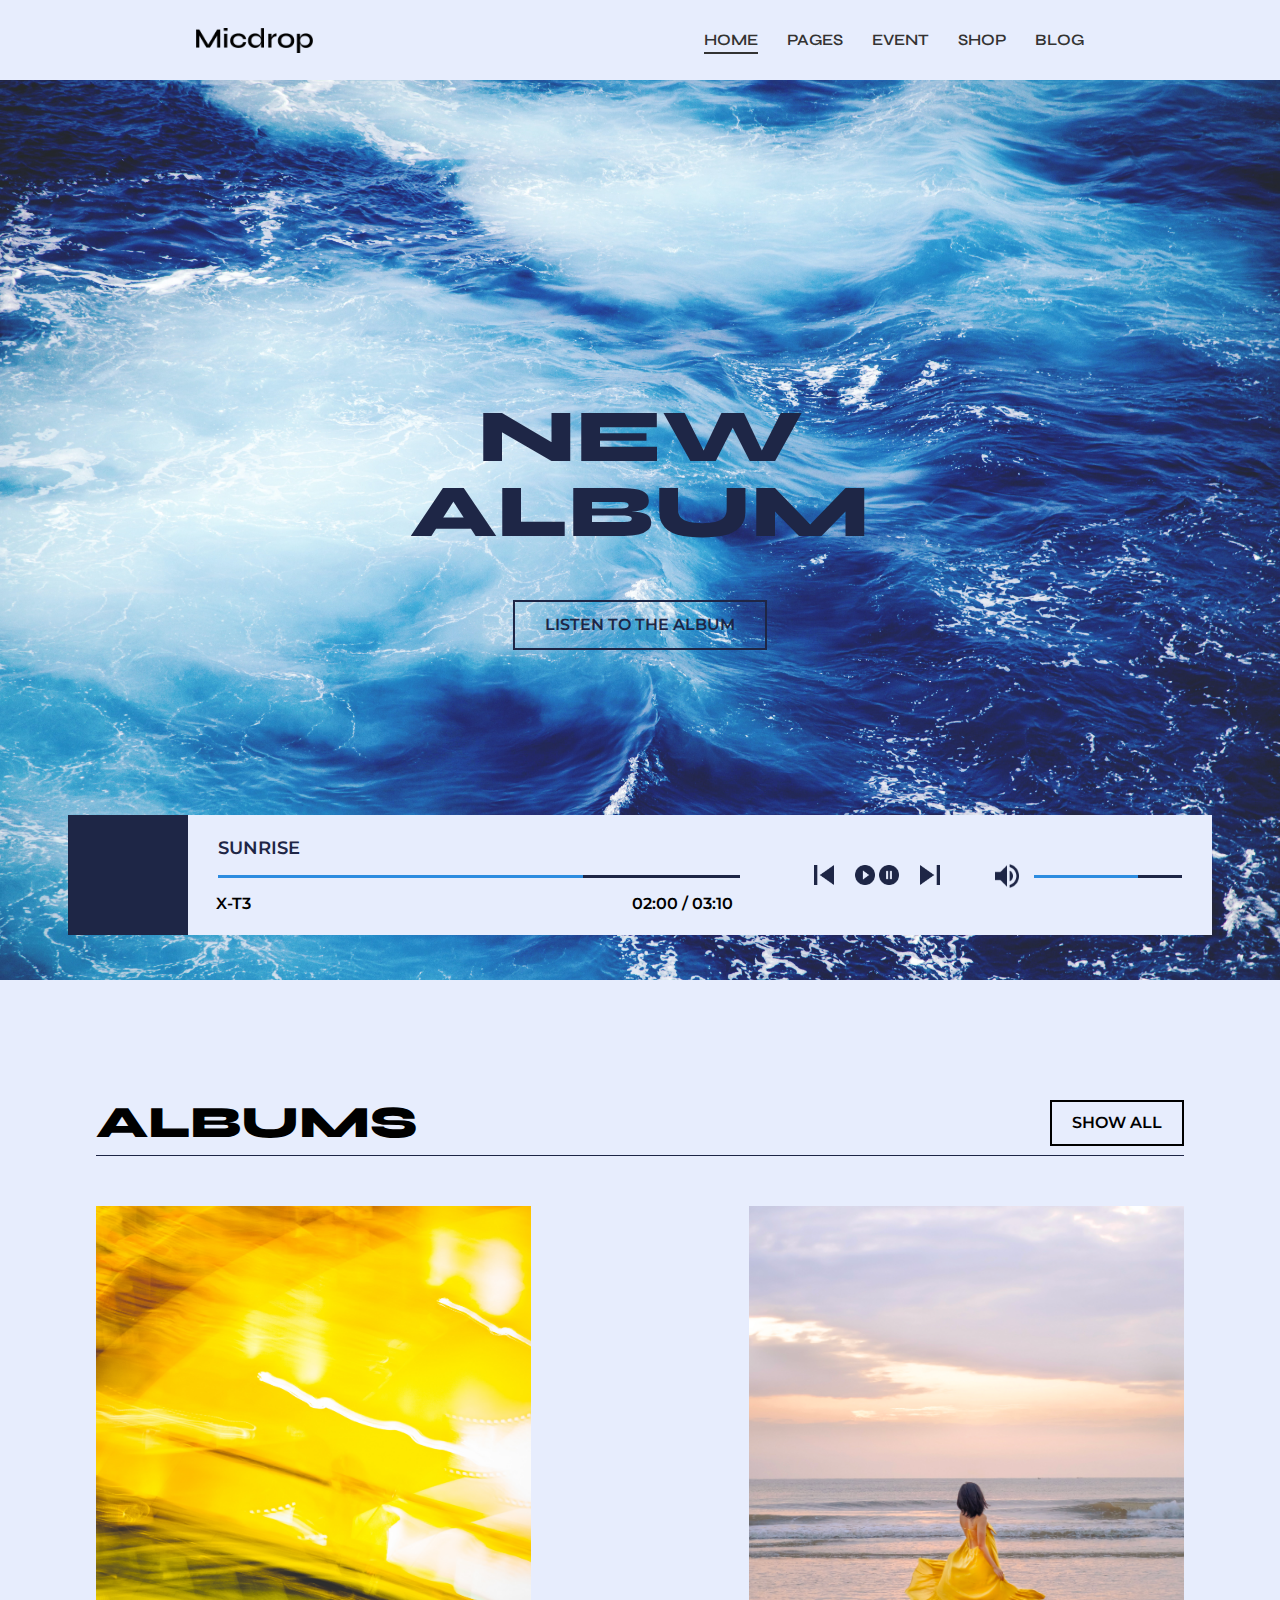
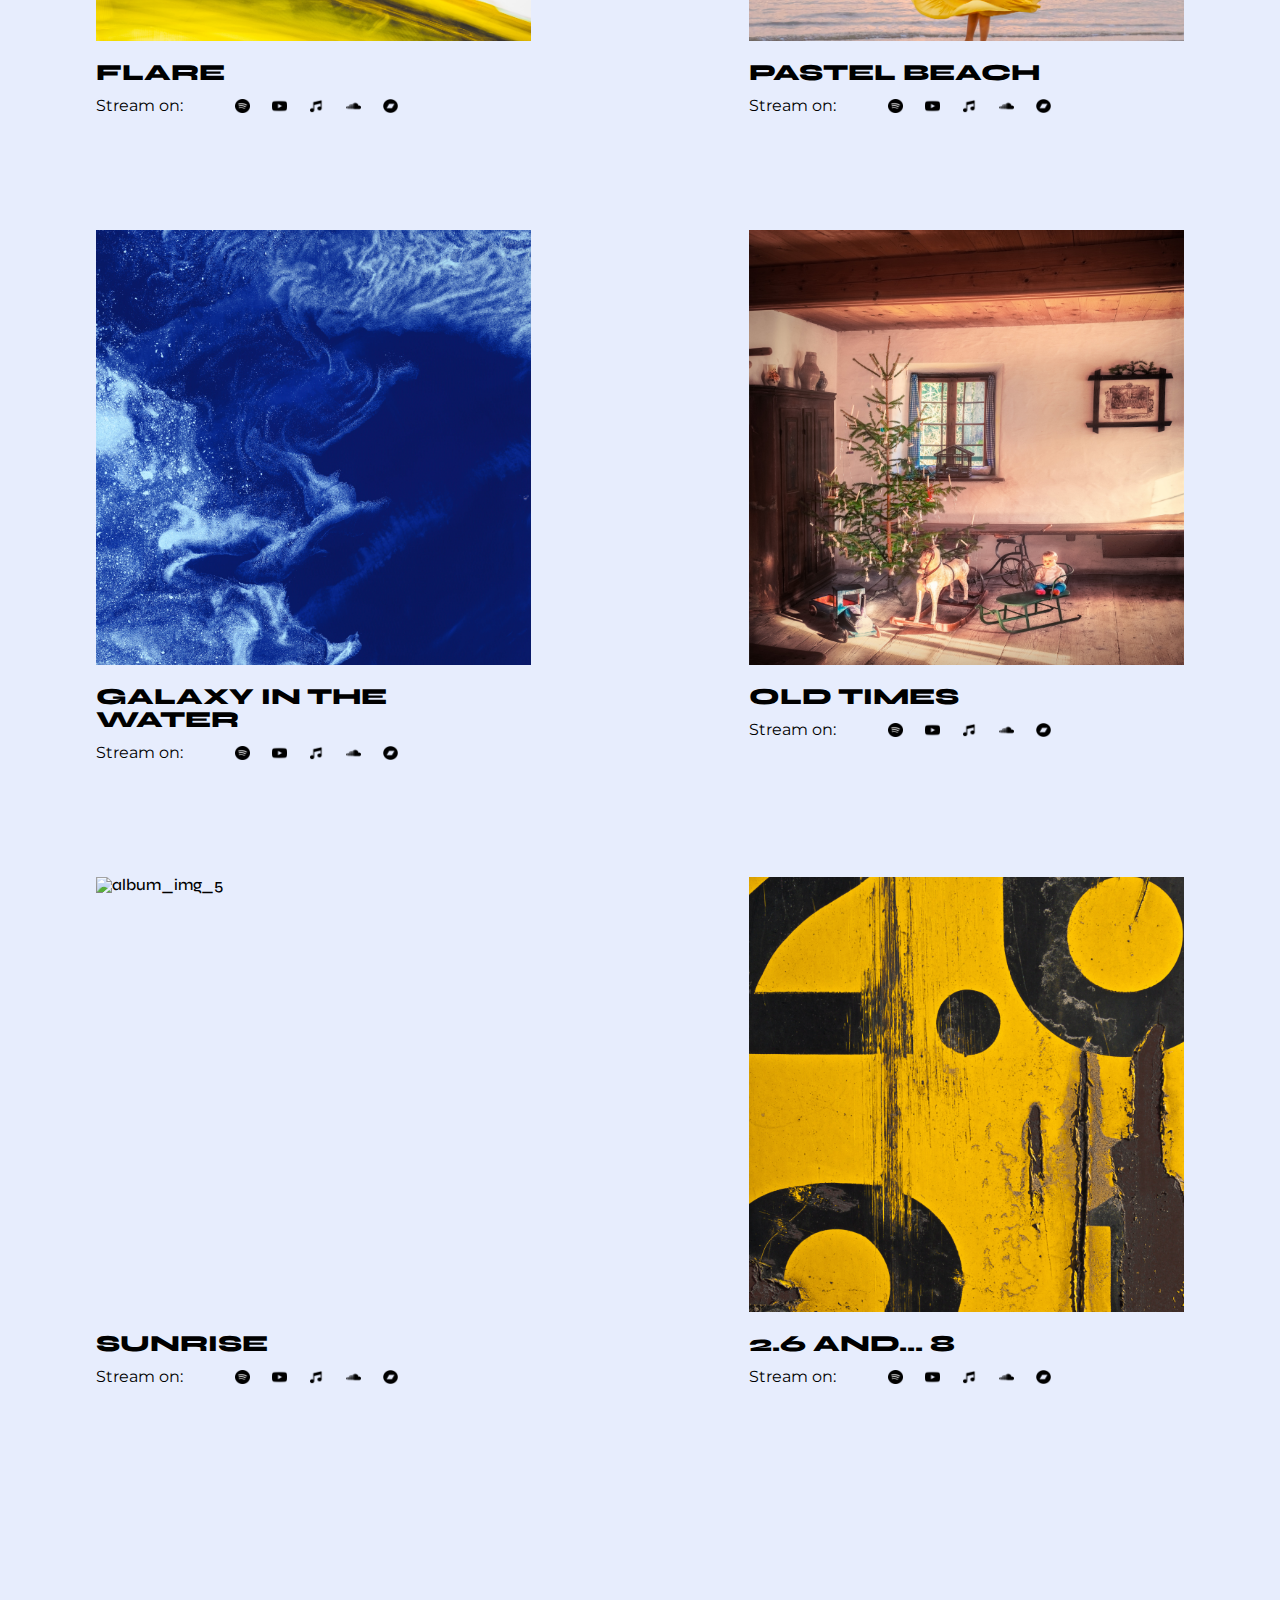
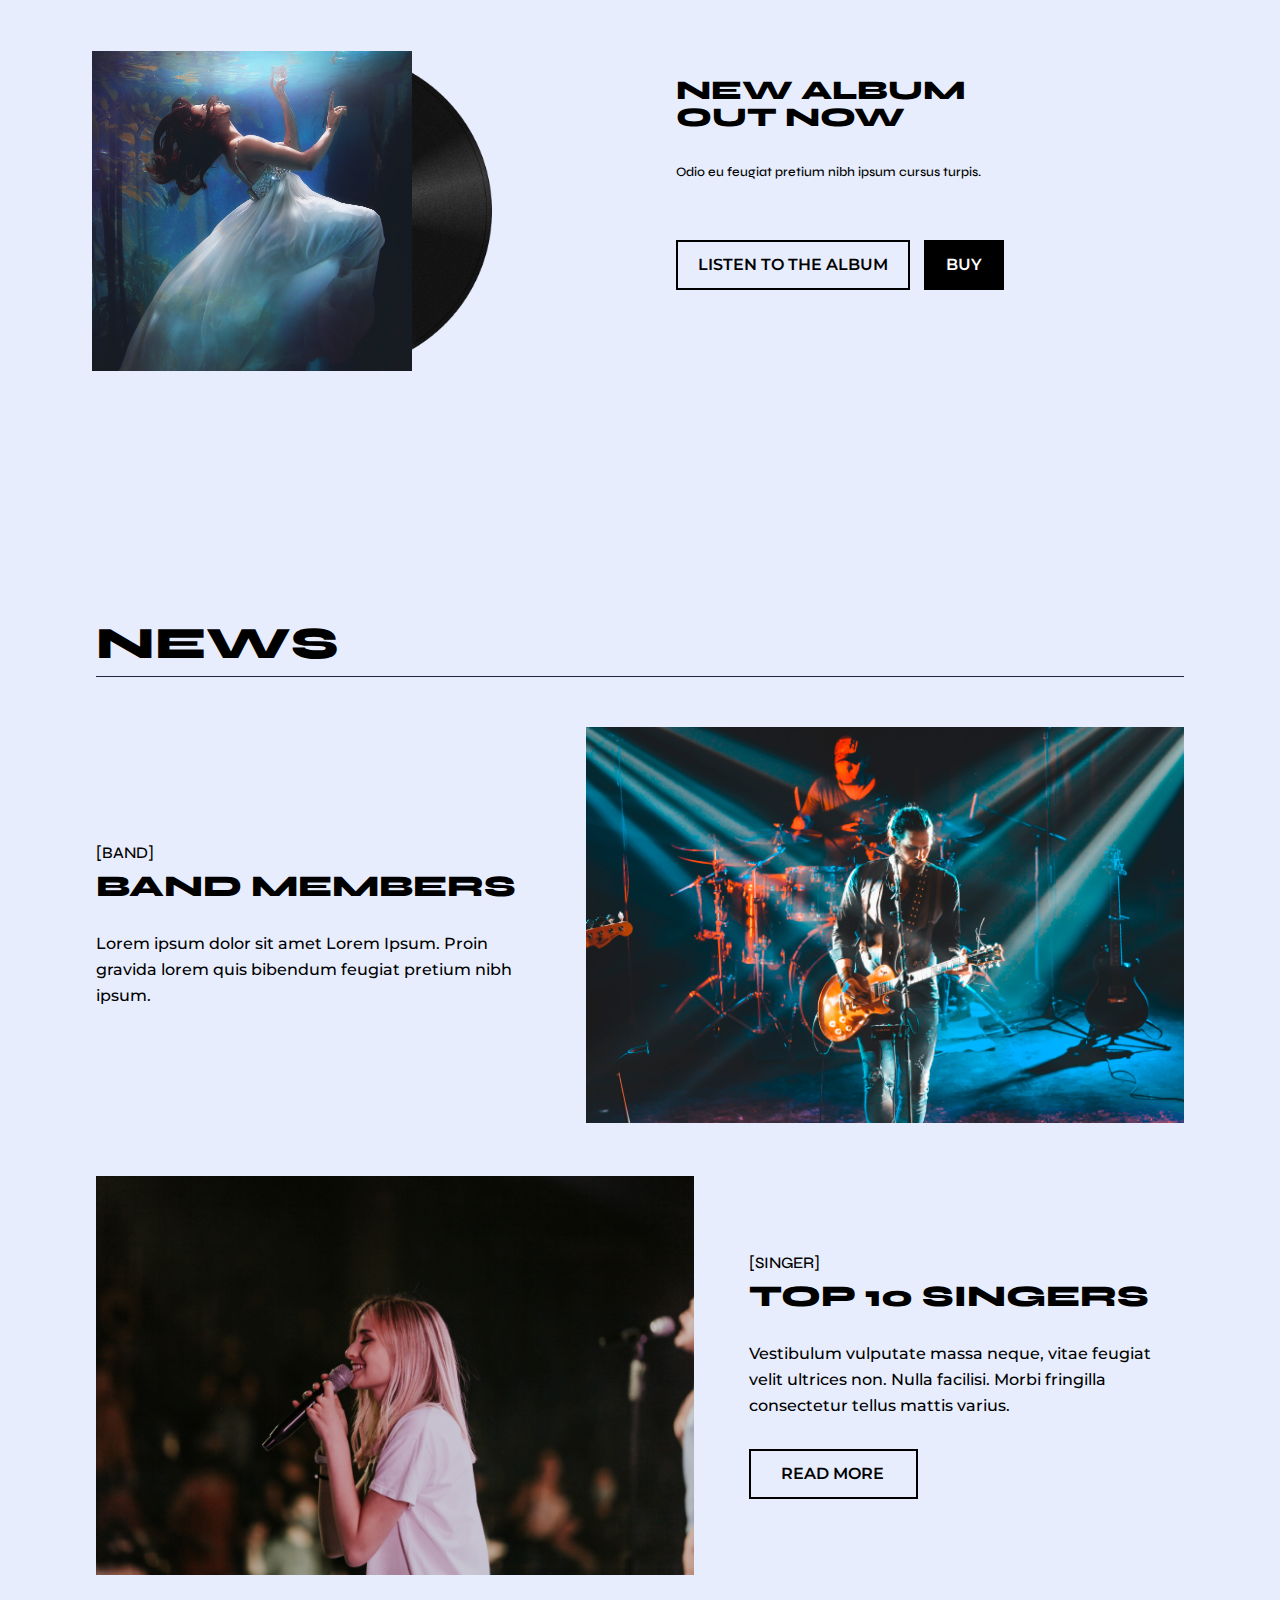
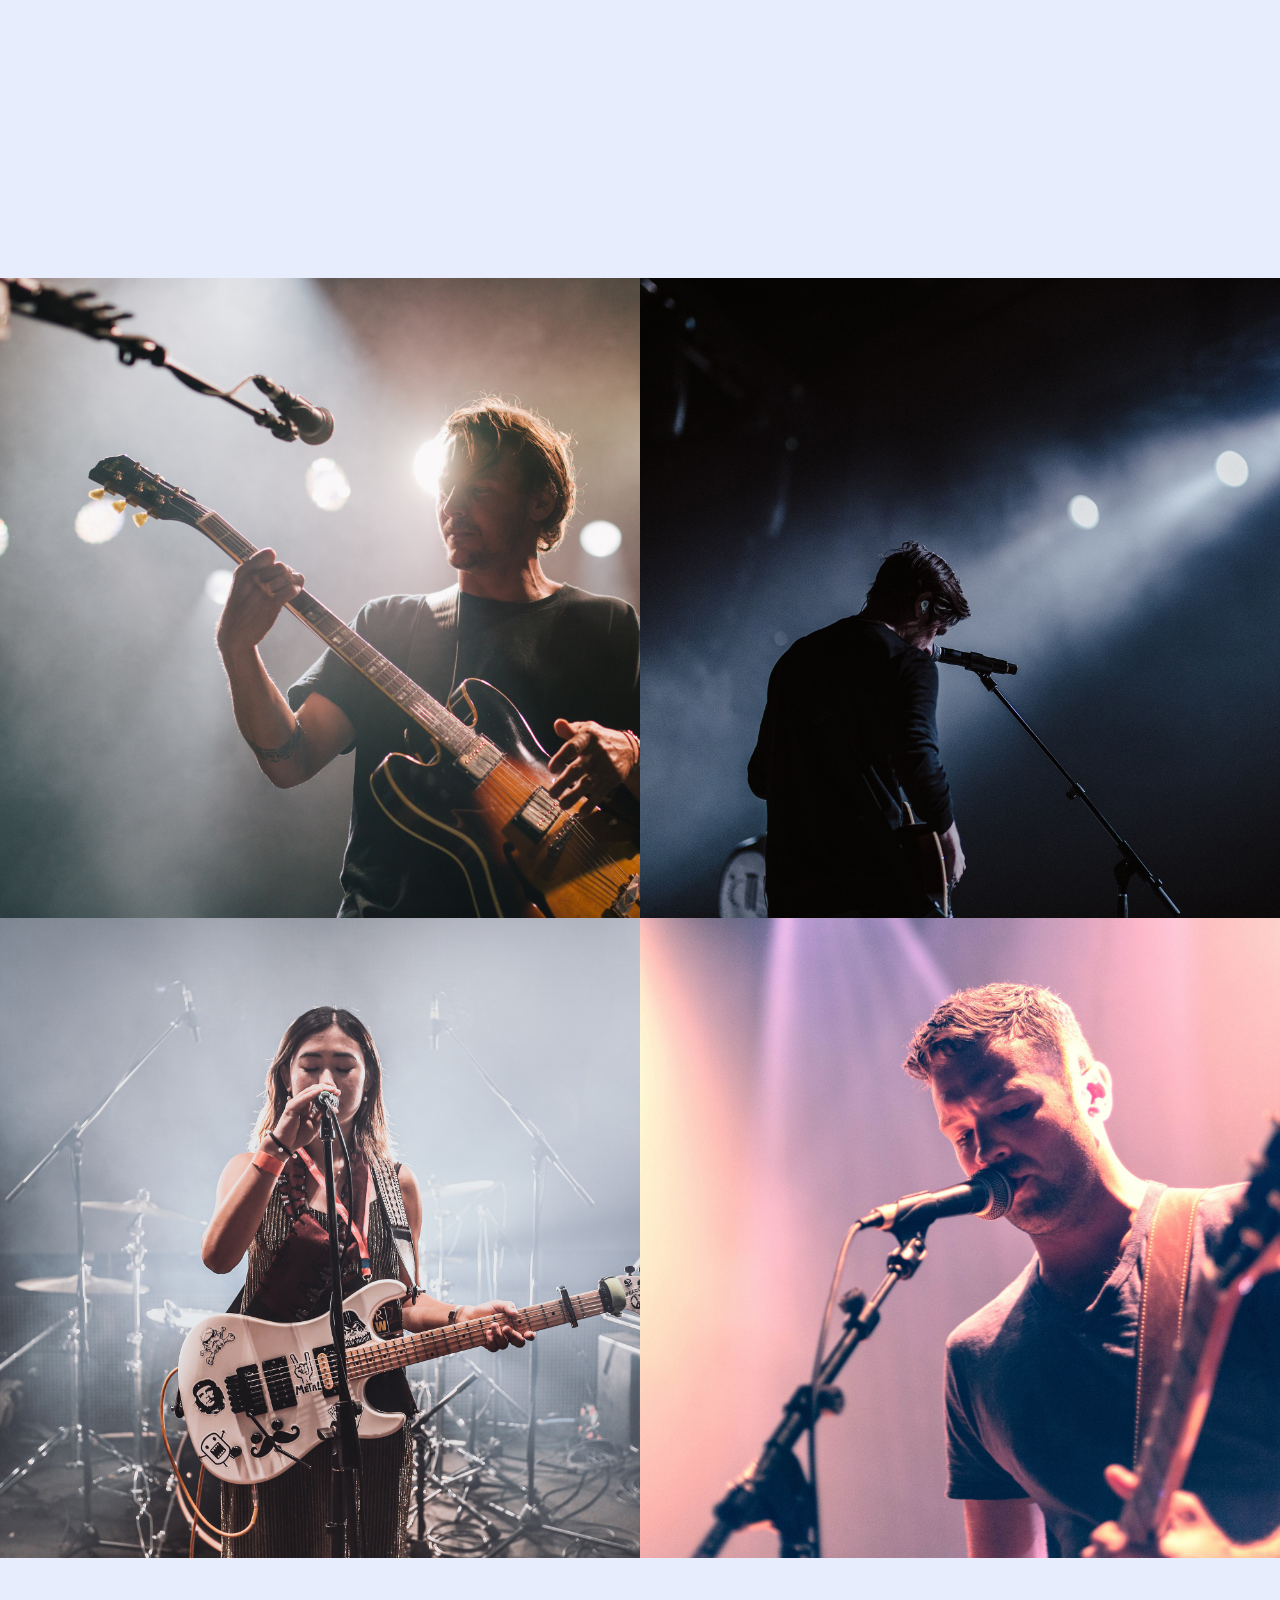
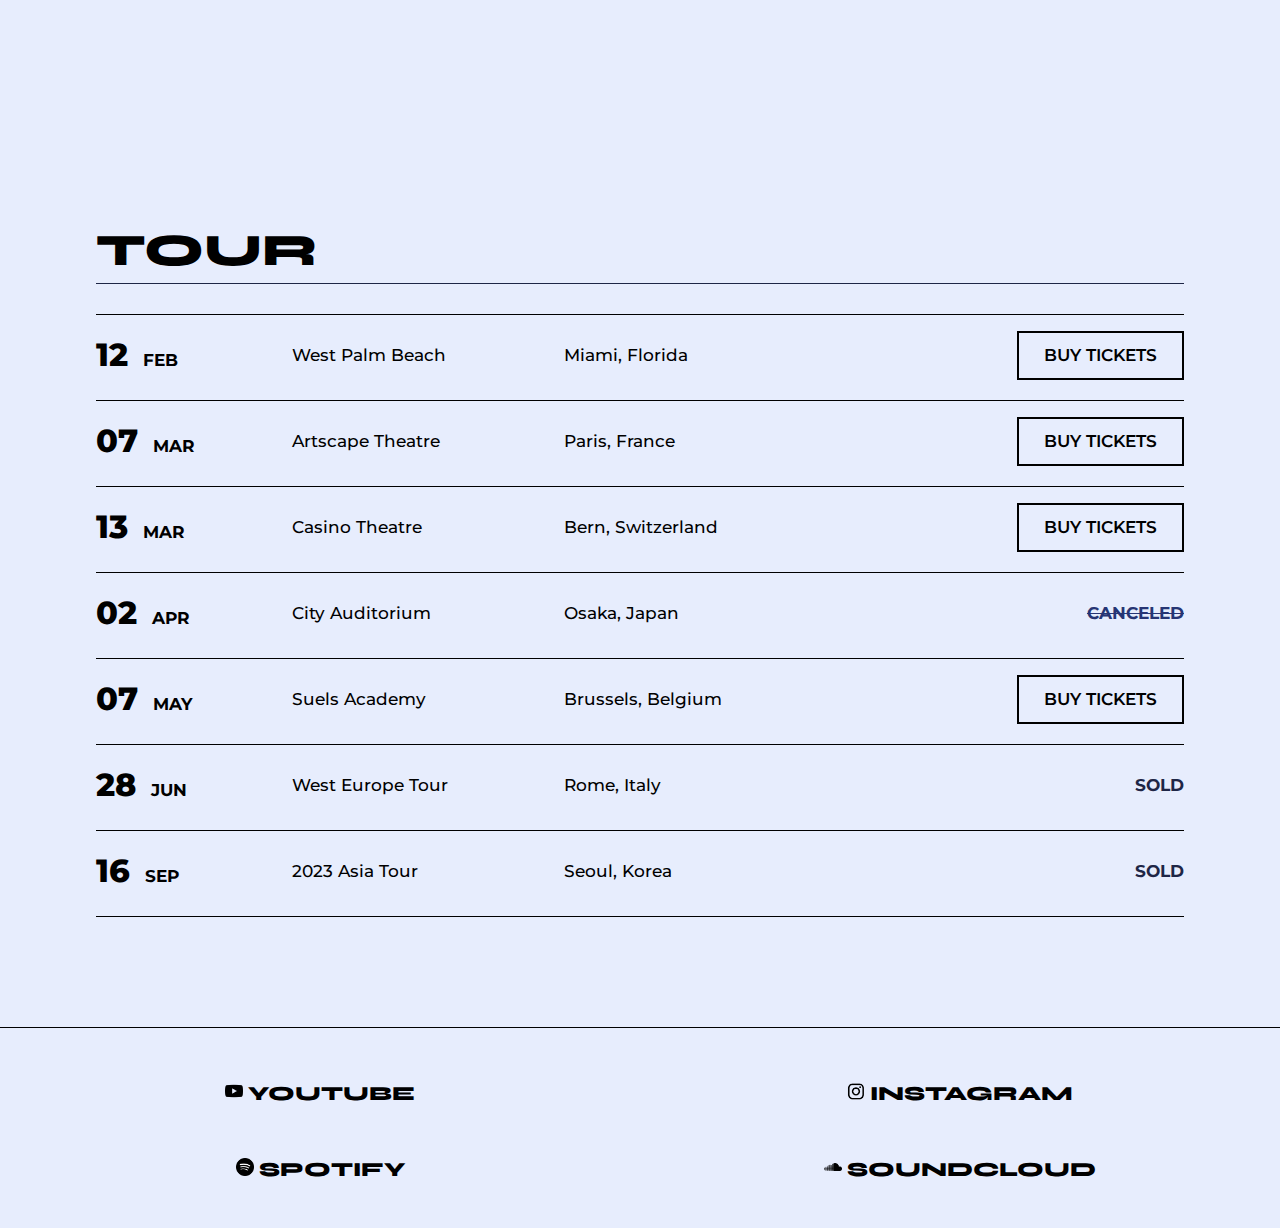
==== commit 534d589c: "0823" ====
--- a/index.html
+++ b/index.html
@@ -1,10 +1,14 @@
 <!DOCTYPE html>
-<html lang="kr">
+<html>
 
 <head>
+  <title>Micdrop</title>
+
   <meta charset="UTF-8">
   <meta name="viewport" content="width=device-width, initial-scale=1.0">
-  <title>Micdrop</title>
+  <script src="https://ajax.aspnetcdn.com/ajax/jQuery/jquery-3.7.0.min.js"></script>
+  <script src="js/nav.js"></script>
+  <script src="js/player.js"></script>
 
   <link href="css/reset.css" rel="stylesheet">
   <link href="css/font.css" rel="stylesheet">
@@ -16,67 +20,6 @@
   <link href="css/index_min1300.css" rel="stylesheet">
   <link href="css/index_max1299.css" rel="stylesheet">
   <link href="css/index_max767.css" rel="stylesheet">
-
-  <script src="https://ajax.aspnetcdn.com/ajax/jQuery/jquery-3.7.0.min.js"></script>
-
-  <script>
-    $(document).ready(function () {
-      /*nav script*/
-      $(".menu_icon").click(function () {
-        $(".menu").slideDown();
-        $(".menu_icon").hide();
-        $(".close_icon").show();
-      });
-
-      $(".close_icon").click(function () {
-        $(".menu").slideUp();
-        $(".close_icon").hide();
-        $(".menu_icon").show();
-      });
-
-      $(window).resize(function () {
-        if (window.innerWidth >= 768) {
-          $(".menu").show();
-          $(".menu_icon").hide();
-          $(".close_icon").hide();
-        }
-      });
-
-      $(window).resize(function () {
-        if (window.innerWidth <= 767) {
-          $(".menu").hide();
-          $(".menu_icon").show();
-          $(".close_icon").hide();
-        }
-      });
-
-      /*music_player script*/
-      $(".play").click(function () {
-        $(".stop").show();
-        $(".play").hide();
-      });
-
-      $(".stop").click(function () {
-        $(".play").show();
-        $(".stop").hide();
-      });
-
-      $(".volumn").click(function () {
-        $(".mute").show();
-        $(".volumn").hide();
-        $(".volumn_bar_value").hide();
-      });
-
-      $(".mute").click(function () {
-        $(".volumn").show();
-        $(".mute").hide();
-        $(".volumn_bar_value").show();
-      });
-
-    });
-
-  </script>
-
 </head>
 
 <body>
@@ -90,9 +33,10 @@
         </div>
         <nav class="menu">
           <ul>
-            <li><a href="#" id="now">HOME</a></li>
-            <li><a href="#">SHOP</a></li>
-            <li><a href="#">EVENT</a></li>
+            <li><a href="sub.html" id="now">HOME</a></li>
+            <li><a href="sub.html">PAGES</a></li>
+            <li><a href="sub.html">EVENT</a></li>
+            <li><a href="sub.html">SHOP</a></li>
             <li><a href="sub.html">BLOG</a></li>
           </ul>
         </nav>
--- a/css/common_min1300.css
+++ b/css/common_min1300.css
@@ -18,45 +18,47 @@
     align-items: center;
   }
 
-  #header_box>#logo_box>a {
+  #header_box #logo_box a {
     display:block;
     width: 117px;
     height: 25px;
   }
 
-
-  #header_box>#logo_box>a>img {
+  /*로고*/
+  #logo_box img {
     width: 100%;
     height: 100%;
   }
   
-  #header_box>#logo_box>.menu_icon,.close_icon {
+  #logo_box .menu_icon,.close_icon {
     display: none;
   }
 
-  #header_box>nav {
-    width: 300px;
+  /*네비게이션*/
+  #header_box nav {
+    width: 380px;
     height: 50px;
   }
 
-  #header_box>nav>ul {
+  nav ul {
     display: flex;
     justify-content: space-between;
     font-family: 'Syne', sans-serif;
     font-weight: 600;
+    
   }
 
-  #header_box>nav>ul>li {
+  nav li {
     line-height: 50px;
   }
 
-  #header_box>nav>ul>li>a {
+  nav a {
     position: relative;
     text-decoration: none;
     color: #333;
   }
 
-  #header_box>nav>ul>li>a::after {
+  nav a::after {
     position: absolute;
     content: "";
     width: 100%;
@@ -70,18 +72,19 @@
     transform-origin: right;
   }
 
-  #header_box>nav>ul>li>a:hover::after {
+  nav li:hover a::after {
     transform: scaleX(1);
     transform-origin: left;
   }
 
-  #header_box>nav #now {
+  nav #now {
     border-bottom: 2px solid #333;
     padding-bottom: 3px;
     cursor: default;
   }
 
-  #header_box>nav #now:hover::after {
+  /*현재 페이지는 hover를 해도 줄이 생기지 않게!*/
+  nav #now:hover::after {
     transform: scaleX(0);
   }
 
@@ -94,13 +97,13 @@
     border-top: 1px solid #000;
   }
 
-  footer>#footer_wrap {
+  footer #footer_wrap {
     width: 1300px;
     height: 150px;
     margin: 0 auto;
   }
 
-  #footer_wrap>#footer_menu {
+  #footer_wrap #footer_menu {
     width: 100%;
     height: 100%;
     display: flex;
@@ -108,7 +111,7 @@
     align-items: center;
   }
 
-  #footer_wrap>#footer_menu a {
+  #footer_wrap #footer_menu a {
     font-family: 'Syne', sans-serif;
     font-weight: 800;
     font-size: 23px;
@@ -118,7 +121,7 @@
     position: relative;
   }
 
-  #footer_wrap>#footer_menu a::before {
+  #footer_wrap #footer_menu a::before {
     position: absolute;
     content: "";
     width: 100%;
@@ -131,12 +134,12 @@
     transform-origin: right;
   }
 
-  #footer_wrap>#footer_menu a:hover::before {
+  #footer_wrap #footer_menu a:hover::before {
     transform: scaleX(1);
     transform-origin: left;
   }
 
-  #footer_wrap>#footer_menu img {
+  #footer_wrap #footer_menu img {
     width: 18px;
     height: 18px;
     vertical-align: center;
--- a/css/common_max1299.css
+++ b/css/common_max1299.css
@@ -18,48 +18,50 @@
     align-items: center;
   }
 
-  #header_box>#logo_box>a {
+  /*로고박스*/
+  #header_box #logo_box a {
     display:block;
     width: 117px;
     height: 25px;
   }
 
-  #header_box>#logo_box>a>img {
+  #header_box #logo_box img {
     width: 100%;
     height: 100%;
   }
 
-  #header_box>#logo_box>.menu_icon {
+  #header_box #logo_box .menu_icon {
     display: none;
   }
 
-  #header_box>#logo_box>.close_icon {
+  #header_box #logo_box .close_icon {
     display:none;
   }
 
-  #header_box>nav {
-    width: 300px;
+  /*네비게이션*/
+  #header_box nav {
+    width: 380px;
     height: 50px;
   }
 
-  #header_box>nav>ul {
+  nav ul {
     display: flex;
     justify-content: space-between;
     font-family: 'Syne', sans-serif;
     font-weight: 600;
   }
 
-  #header_box>nav>ul>li {
+  nav li {
     line-height: 50px;
   }
 
-  #header_box>nav>ul>li>a {
+  nav a {
     position: relative;
     text-decoration: none;
     color: #333;
   }
 
-  #header_box>nav>ul>li>a::after {
+  nav a::after {
     position: absolute;
     content: "";
     width: 100%;
@@ -73,21 +75,21 @@
     transform-origin: right;
   }
 
-  #header_box>nav>ul>li>a:hover::after {
+  nav li:hover a::after {
     transform: scaleX(1);
     transform-origin: left;
   }
 
-  #header_box>nav #now {
+  nav #now {
     border-bottom: 2px solid #333;
     padding-bottom: 3px;
     cursor: default;
   }
 
-  #header_box>nav #now:hover::after {
+  /*현재 페이지는 hover를 해도 줄이 생기지 않게!*/
+  nav #now:hover::after {
     transform: scaleX(0);
   }
-
 
   /*푸터*/
   footer {
@@ -97,13 +99,13 @@
     border-top: 1px solid #000;
   }
 
-  footer>#footer_wrap {
+  footer #footer_wrap {
     width: 100%;
     height: 200px;
     margin: 0 auto;
   }
 
-  #footer_wrap>#footer_menu {
+  #footer_wrap #footer_menu {
     width: 100%;
     height: 100%;
     display: flex;
@@ -112,12 +114,12 @@
     align-content: space-evenly;
   }
 
-  #footer_wrap>#footer_menu li {
+  #footer_wrap #footer_menu li {
     width:40%;
     text-align: center;
   }
 
-  #footer_wrap>#footer_menu a {
+  #footer_wrap #footer_menu a {
     font-family: 'Syne', sans-serif;
     font-weight: 800;
     font-size: 20px;
@@ -127,7 +129,7 @@
     position: relative;
   }
 
-  #footer_wrap>#footer_menu a::before {
+  #footer_wrap #footer_menu a::before {
     position: absolute;
     content: "";
     width: 100%;
@@ -140,12 +142,12 @@
     transform-origin: right;
   }
 
-  #footer_wrap>#footer_menu a:hover::before {
+  #footer_wrap #footer_menu a:hover::before {
     transform: scaleX(1);
     transform-origin: left;
   }
 
-  #footer_wrap>#footer_menu img {
+  #footer_wrap #footer_menu img {
     width: 18px;
     height: 18px;
     vertical-align: center;
--- a/css/common_max767.css
+++ b/css/common_max767.css
@@ -17,7 +17,8 @@
     flex-wrap: wrap;
   }
 
-  #header_box>#logo_box {
+  /*로고박스*/
+  #header_box #logo_box {
     width:100%;
     height:60px;
     display:flex;
@@ -26,32 +27,33 @@
     align-items: center;
   }
 
-  #header_box>#logo_box>a {
+  #header_box #logo_box a {
     width: 117px;
     height: 25px;
   }
 
-  #header_box>#logo_box>a>img {
+  #header_box #logo_box img {
     width: 100%;
     height: 100%;
   }
   
-  #header_box>#logo_box>.menu_icon {
+  #header_box #logo_box .menu_icon {
     width:32px;
     height:32px;
     display: block;
   }
 
-  #header_box>#logo_box>.close_icon {
+  #header_box #logo_box .close_icon {
     width:32px;
     height:32px;
     display:none;
   }
-  #header_box>#logo_box>.menu_icon:hover,.close_icon:hover {
+  #header_box #logo_box .menu_icon:hover,.close_icon:hover {
     cursor:pointer;
-  } 
+  }
 
-  #header_box>nav {
+  /*네비게이션*/
+  #header_box nav {
     width:100%;
     height:auto;
     margin:0 auto;
@@ -59,27 +61,27 @@
     z-index: 5;
   }
 
-  #header_box>nav>ul{
-    display: flex;
+  nav ul{
+    display: block;
     flex-direction: column;
     font-weight: 600;
   }
 
-  #header_box>nav>ul>li {
+  nav li {
     padding:7.5px 5%;
   }
 
-  #header_box>nav>ul>li:hover {
+  nav li:hover {
     cursor: pointer;
   }
 
-  #header_box>nav>ul>li>a {
+  nav a {
     position: relative;
     text-decoration: none;
     color: #333;
   }
 
-  #header_box>nav>ul>li>a::after {
+  nav a::after {
     position: absolute;
     content: "";
     width: 100%;
@@ -93,18 +95,19 @@
     transform-origin: right;
   }
 
-  #header_box>nav>ul>li:hover>a::after {
+  nav li:hover a::after {
     transform: scaleX(1);
     transform-origin: left;
   }
 
-  #header_box>nav>ul>li>#now {
+  nav #now {
     border-bottom: 2px solid #333;
     padding-bottom: 3px;
     cursor: default;
   }
 
-  #header_box>nav>ul>li:hover>#now::after {
+  /*현재 페이지는 hover를 해도 줄이 생기지 않게!*/
+  nav #now::after {
     transform: scaleX(0);
   }
   
@@ -116,13 +119,13 @@
     border-top: 1px solid #000;
   }
 
-  footer>#footer_wrap {
+  footer #footer_wrap {
     width: 100%;
     height: 250px;
     margin: 0 auto;
   }
 
-  #footer_wrap>#footer_menu {
+  #footer_wrap #footer_menu {
     width: 100%;
     height: 100%;
     display: flex;
@@ -131,13 +134,13 @@
     align-items: center;
   }
 
-  #footer_wrap>#footer_menu li {
+  #footer_wrap #footer_menu li {
     width:100%;
     text-align: center;
   }
 
 
-  #footer_wrap>#footer_menu a {
+  #footer_wrap #footer_menu a {
     font-family: 'Syne', sans-serif;
     font-weight: 800;
     font-size: 18px;
@@ -147,7 +150,7 @@
     position: relative;
   }
 
-  #footer_wrap>#footer_menu a::before {
+  #footer_wrap #footer_menu a::before {
     position: absolute;
     content: "";
     width: 100%;
@@ -160,12 +163,12 @@
     transform-origin: right;
   }
 
-  #footer_wrap>#footer_menu a:hover::before {
+  #footer_wrap #footer_menu a:hover::before {
     transform: scaleX(1);
     transform-origin: left;
   }
 
-  #footer_wrap>#footer_menu img {
+  #footer_wrap #footer_menu img {
     width: 18px;
     height: 18px;
     vertical-align: center;
--- a/css/index_min1300.css
+++ b/css/index_min1300.css
@@ -15,7 +15,7 @@
     margin: 0 auto;
   }
 
-  #slider>#slider_box {
+  #slider #slider_box {
     width: 100%;
     height: 100%;
     margin: 0 auto;
@@ -23,19 +23,19 @@
     position: relative;
   }
 
-  #slider_box>.slider_img {
-    width: 100%;
-    height: 100%;
-    margin: 0 auto;
-  }
-
-  #slider_box>.slider_img>img {
+  #slider_box .slider_img {
+    width: 100%;
+    height: 100%;
+    margin: 0 auto;
+  }
+
+  #slider_box .slider_img img {
     width: 100%;
     height: 110%;
     position: relative;
   }
 
-  #slider_box>.slider_text {
+  #slider_box .slider_text {
     width: 100%;
     height: 45%;
     position: absolute;
@@ -44,7 +44,7 @@
     font-family: 'Syne', sans-serif;
   }
 
-  #slider_box>.slider_text>h3 {
+  #slider_box .slider_text h3 {
     font-size: 90px;
     margin-top: 50px;
     font-weight: 800;
@@ -54,7 +54,7 @@
   /*배경 채워지는 버튼*/
   .fill_btn {
     display: inline-block;
-    border: 2px solid #1e2646;
+    border: 2px solid #000;
   }
 
   .fill {
@@ -67,29 +67,24 @@
     transition: 0.4s ease-in-out;
   }
 
-  #slider_box>.slider_text>.fill_btn {
+  #slider_box .fill_btn {
+    border:2px solid #1e2646;
     position: relative;
     top: 50px;
   }
 
-  #slider_box>.slider_text>.fill_btn>.fill {
+  #slider_box .fill_btn .fill {
     color: #1e2646;
   }
 
-  #albums>.fill_btn {
-    position: absolute;
-    top: 95px;
-    right: 0;
-  }
-
-  #slider_box>.slider_text>.fill_btn>.fill:hover {
+  #slider_box .fill_btn .fill:hover {
     background-color: #1e2646;
     color: #fff;
   }
 
   /*슬라이더 버튼*/
 
-  #slider_box>.side_left {
+  #slider_box .side_left {
     width: 15%;
     height: 100%;
     position: absolute;
@@ -101,18 +96,18 @@
     transition: 0.3s ease-in-out;
   }
 
-  #slider_box>.side_left:hover {
+  #slider_box .side_left:hover {
     cursor: pointer;
     opacity: 1;
   }
 
-  #slider_box>.side_left>img {
+  #slider_box .side_left img {
     width: 70px;
     height: 80px;
     margin-left: 10%;
   }
 
-  #slider_box>.side_right {
+  #slider_box .side_right {
     width: 15%;
     height: 100%;
     position: absolute;
@@ -125,12 +120,12 @@
     transition: 0.3s ease-in-out;
   }
 
-  #slider_box>.side_right:hover {
+  #slider_box .side_right:hover {
     cursor: pointer;
     opacity: 1;
   }
 
-  #slider_box>.side_right>img {
+  #slider_box .side_right img {
     width: 70px;
     height: 80px;
     margin-right: 10%;
@@ -159,7 +154,7 @@
     display: inline-block;
   }
 
-  #music_player>#music_player_box {
+  #music_player #music_player_box {
     width: 1300px;
     height: 100%;
     margin: 0 auto;
@@ -167,14 +162,14 @@
     justify-content: space-between;
   }
 
-  #music_player_box>.album_img {
+  #music_player_box .album_img {
     width: 120px;
     height: 100%;
     background-color: #1e2646;
     overflow: hidden;
   }
 
-  #music_player_box>.album_img>img {
+  #music_player_box .album_img img {
     width: 100%;
     height: 150%;
     opacity: 0.9;
@@ -182,7 +177,7 @@
     bottom: 20px;
   }
 
-  #music_player_box>.player {
+  #music_player_box .player {
     width: 88%;
     height: 100%;
     background: #e7edfd;
@@ -190,14 +185,14 @@
     box-sizing: border-box;
   }
 
-  #music_player_box>.player>.album_name {
+  #music_player_box .player .album_name {
     font-size: 20px;
     text-transform: uppercase;
     margin: 5px 0 0 10px;
   }
 
   /*뮤직 플레이어 아이콘*/
-  .player>.player_icon_box {
+  .player .player_icon_box {
     width: 100%;
     height: 40px;
     display: flex;
@@ -205,7 +200,7 @@
     align-items: center;
   }
 
-  .player_icon_box>.music_bar {
+  .player_icon_box .music_bar {
     width: 60%;
     height: 3px;
     margin-left: 10px;
@@ -213,13 +208,13 @@
     cursor: pointer;
   }
 
-  .player_icon_box>.music_bar>.music_bar_value {
+  .player_icon_box .music_bar .music_bar_value {
     width: 70%;
     height: 3px;
     background-color: #2c8ce0;
   }
 
-  .player_icon_box>.player_icon {
+  .player_icon_box .player_icon {
     width: 15%;
     height: 100%;
     display: flex;
@@ -228,28 +223,28 @@
     margin-left: 50px;
   }
 
-  .player_icon_box>.player_icon>li>img {
+  .player_icon_box .player_icon img {
     width: 20px;
     height: 20px;
   }
 
-  .player_icon_box>.player_icon>li>img:hover {
+  .player_icon_box .player_icon img:hover {
     cursor: pointer;
   }
 
-  .player_icon_box>.player_icon>li>.play {
+  .player_icon_box .player_icon .play {
     width: 40px;
     height: 40px;
   }
 
-  .player_icon_box>.player_icon>li>.stop {
+  .player_icon_box .player_icon .stop {
     width: 40px;
     height: 40px;
     display: none;
   }
 
   /*뮤직 플레이어 볼륨*/
-  .player_icon_box>.volumn_box {
+  .player_icon_box .volumn_box {
     width: 350px;
     height: 100%;
     margin-left: 35px;
@@ -257,20 +252,20 @@
     align-items: center;
   }
 
-  .player_icon_box>.volumn_box>img {
+  .volumn_box img {
     width: 24px;
     height: 24px;
   }
 
-  .player_icon_box>.volumn_box>img:hover {
+  .volumn_box img:hover {
     cursor: pointer;
   }
 
-  .player_icon_box>.volumn_box>.mute {
+  .volumn_box .mute {
     display: none;
   }
 
-  .player_icon_box>.volumn_box>.volumn_bar {
+  .volumn_box .volumn_bar {
     width: 75%;
     height: 3px;
     margin-left: 15px;
@@ -278,26 +273,26 @@
     cursor: pointer;
   }
 
-  .player_icon_box>.volumn_box>.volumn_bar>.volumn_bar_value {
+  .volumn_box .volumn_bar .volumn_bar_value {
     width: 70%;
     height: 3px;
     background-color: #2c8ce0
   }
 
   /*노래 이름 & 시간*/
-  #music_player_box>.player>.player_bottom {
+  #music_player_box .player .player_bottom {
     width:53%;
     height:auto;
     display:flex;
     justify-content: space-between;
   }
   
-  #music_player_box>.player>.player_bottom>.song_name {
+  .player_bottom .song_name {
     font-size: 16px;
     margin: 0 0 0 1.5%;
   }
 
-  #music_player_box>.player>.player_bottom>.song_time {
+  .player_bottom .song_time {
     margin:0 1% 0 0;
   }
 
@@ -324,17 +319,17 @@
     position: relative;  
   }
 
-  #albums>.fill_btn {
+  #albums .fill_btn {
     position: absolute;
     top: 125px;
     right: 0;
   }
 
-  #albums>.fill_btn>.fill {
+  #albums .fill_btn .fill {
     padding: 13px 20px;
   }
 
-  #albums>.fill_btn>.fill::after {
+  #albums .fill_btn .fill::after {
     position: absolute;
     content: "";
     width: 101%;
@@ -348,58 +343,58 @@
     z-index: -10;
   }
 
-  #albums>.fill_btn>.fill:hover {
+  #albums .fill_btn .fill:hover {
     color: #fff;
   }
 
-  #albums>.fill_btn>.fill:hover::after {
+  #albums .fill_btn .fill:hover::after {
     transform: scaleX(1);
     transform-origin: left;
     color: #000;
   }
 
   /*앨범 박스*/
-  #albums>.album_wrap {
+  #albums .album_wrap {
     margin-top: 100px;
     display: flex;
     flex-flow: row wrap;
     justify-content: space-between;
   }
 
-  #albums>.album_wrap>.album_box {
+  #albums .album_wrap .album_box {
     width: 320px;
     height: 430px;
     margin: 0 20px 100px 0;
     box-sizing: border-box;
   }
 
-  #albums>.album_wrap>.album_box:nth-of-type(3n+2) {
+  #albums .album_wrap .album_box:nth-of-type(3n+2) {
     position: relative;
     bottom: 50px;
   }
 
   /*앨범 이미지*/
 
-  .album_box>.album_img_box {
+  .album_box .album_img_box {
     width: 100%;
     height: 320px;
     position: relative;
     overflow: hidden;
   }
 
-  .album_box>.album_img_box>img {
-    width: 100%;
-    height: 100%;
-  }
-
-  .album_box>.album_img_box>.img_v {
+  .album_box .album_img_box img {
+    width: 100%;
+    height: 100%;
+  }
+
+  .album_box .album_img_box .img_v {
     height: 150%;
     position: relative;
     bottom: 50px;
   }
 
   /*이펙트*/
-  .album_box>.album_img_box>.hover_box {
+  .album_box .album_img_box .hover_box {
     width: 100%;
     height: 100%;
     position: absolute;
@@ -416,12 +411,12 @@
     mix-blend-mode: lighten;
   }
 
-  .album_box>.album_img_box:hover>.hover_box {
+  .album_box .album_img_box:hover .hover_box {
     opacity: 1;
     cursor: pointer;
   }
 
-  .album_box>.album_img_box>a {
+  .album_box .album_img_box a {
     position: absolute;
     top: 0;
     left: 0;
@@ -443,24 +438,24 @@
     }
   }
 
-  .album_box>.album_title {
+  .album_box .album_title {
     font-size: 23px;
     font-weight: 800;
     text-transform: uppercase;
     padding: 20px 0 7px 0;
   }
 
-  .album_box>.album_title>a {
+  .album_box .album_title a {
     text-decoration: none;
     color: #000;
     transition: 0.5s;
   }
 
-  .album_box>.album_title>a:hover {
+  .album_box .album_title a:hover {
     color: #263574;
   }
 
-  .album_box>.stream_box {
+  .album_box .stream_box {
     width: 100%;
     height: 30px;
     display: flex;
@@ -468,7 +463,7 @@
     align-items: center;
   }
 
-  .album_box>.stream_box>.stream_on {
+  .album_box .stream_box .stream_on {
     font-size: 16px;
     font-weight: 400;
     font-family: 'Montserrat', sans-serif;
@@ -477,26 +472,26 @@
   }
 
   /*sream on 아이콘*/
-  .stream_box>.stream_icon_box {
+  .stream_box .stream_icon_box {
     width: 68%;
     height: 18px;
     display: flex;
   }
 
-  .stream_box>.stream_icon_box>a {
+  .stream_box .stream_icon_box a {
     text-decoration: none;
     display: flex;
     align-items: center;
   }
 
-  .stream_box>.stream_icon_box>a>img {
+  .stream_box .stream_icon_box img {
     width: 15px;
     height: 14px;
     margin-right: 22px;
     transition: all 0.3s ease-out;
   }
 
-  .stream_box>.stream_icon_box>a>img:hover {
+  .stream_box .stream_icon_box img:hover {
     transform: scale(1.2);
   }
 
@@ -513,7 +508,7 @@
     background-attachment: fixed;
   }
 
-  #new_album>#new_album_box {
+  #new_album #new_album_box {
     width: 1300px;
     height: 100%;
     margin: 0 auto;
@@ -525,13 +520,13 @@
 
   /*NEW ALBUM 레코드 이미지*/
 
-  #new_album_box>#record {
+  #new_album_box #record {
     width: 500px;
     height: 83.3%;
     position: relative;
   }
 
-  #record>.record_cover_box {
+  #record .record_cover_box {
     width: 80%;
     height: 80%;
     position: absolute;
@@ -541,14 +536,14 @@
     z-index: 3;
   }
 
-  #record>.record_cover_box>.record_cover_img {
+  #record .record_cover_box .record_cover_img {
     width: 100%;
     height: 150%;
     position: relative;
     bottom: 80px;
   }
 
-  #record>.record_box {
+  #record .record_box {
     width: 80%;
     height: 80%;
     position: absolute;
@@ -557,7 +552,7 @@
     z-index: 2;
   }
 
-  #record>.record_box>.record_img {
+  #record .record_box .record_img {
     width: 100%;
     height: 100%;
     position: relative;
@@ -566,7 +561,7 @@
     transition: 0.5s;
   }
 
-  #record>.record_box>.record_img:hover {
+  #record .record_box .record_img:hover {
     margin-left: 50px;
   }
 
@@ -577,7 +572,7 @@
   }
 
   /*New Album 텍스트*/
-  #new_album_box>#new_album_text {
+  #new_album_box #new_album_text {
     width: 40%;
     height: 60%;
     display: flex;
@@ -585,39 +580,39 @@
     justify-content: space-evenly;
   }
 
-  #new_album_box>#new_album_text>.title {
+  #new_album_text .title {
     font-size: 40px;
     border-bottom: none;
     padding-top: 0;
   }
 
-  #new_album_box>#new_album_text>p {
+  #new_album_text p {
     position: relative;
     bottom: 40px;
   }
 
-  #new_album_box>#new_album_text>.btn_box {
+  #new_album_text .btn_box {
     width: 325px;
     height: 50px;
     display: flex;
     justify-content: space-between;
   }
 
-  #new_album_box>#new_album_text>.btn_box>.fill_btn>.fill {
+  #new_album_text .fill_btn .fill {
     padding: 15px 20px;
   }
 
-  #new_album_box>#new_album_text>.btn_box>.fill_btn>.fill:hover {
+  #new_album_text .fill_btn .fill:hover {
     background-color: #000;
     color: #fff;
   }
 
-  #new_album_box>#new_album_text>.btn_box>.fill_btn>.buy {
+  #new_album_text .fill_btn .buy {
     background-color: #000;
     color: #fff;
   }
 
-  #new_album_box>#new_album_text>.btn_box>.fill_btn>.buy:hover {
+  #new_album_text .fill_btn .buy:hover {
     background: none;
     color: #000;
   }
@@ -631,14 +626,14 @@
     position: relative;
   }
 
-  #news>#news_wrap {
+  #news #news_wrap {
     width: 1300px;
     height: auto;
     margin: 0 auto;
   }
 
   /*뉴스 박스*/
-  #news>#news_wrap>.news_box {
+  #news #news_wrap .news_box {
     width: 1300px;
     height: 400px;
     box-sizing: border-box;
@@ -647,7 +642,7 @@
     margin-top: 50px;
   }
 
-  .news_box>.news_text {
+  .news_box .news_text {
     width: 30%;
     height: 100%;
     display: flex;
@@ -655,30 +650,30 @@
     justify-content: center;
   }
 
-  .news_box>.news_text>.news_tag {
+  .news_box .news_text .news_tag {
     padding-bottom: 10px;
   }
 
-  .news_box>.news_text>.news_title {
+  .news_box .news_text .news_title {
     font-weight: 800;
     font-size: 36px;
     text-transform: uppercase;
     padding-bottom: 30px;
   }
 
-  .news_box>.news_text>.news_content {
+  .news_box .news_text .news_content {
     font-size: 17px;
     font-family: 'Montserrat', sans-serif;
     line-height: 26px;
   }
 
-  .news_box>.news_imgbox {
+  .news_box .news_imgbox {
     width: 60%;
     height: 100%;
     overflow: hidden;
   }
 
-  .news_box>.news_imgbox>a>.news_img {
+  .news_box .news_imgbox .news_img {
     width: 100%;
     height: 125%;
     position: relative;
@@ -686,13 +681,13 @@
     transition: 0.5s;
   }
 
-  .news_box>.news_imgbox:hover>a>.news_img {
+  .news_box .news_imgbox:hover .news_img {
     filter: grayscale(100%);
   }
 
 
   /*뉴스 박스_리버스*/
-  #news>#news_wrap>.reverse {
+  #news #news_wrap .reverse {
     width: 1300px;
     height: 400px;
     box-sizing: border-box;
@@ -702,7 +697,7 @@
     margin-top: 80px;
   }
 
-  .reverse>.news_imgbox>a>.news_img {
+  .reverse .news_imgbox .news_img {
     width: 100%;
     height: 130%;
     position: relative;
@@ -710,12 +705,12 @@
   }
 
 
-  .reverse>.news_text>.fill_btn {
+  .reverse .news_text .fill_btn {
     width: 165px;
     margin-top: 30px;
   }
 
-  .reverse>.news_text>.fill_btn>.fill:hover {
+  .reverse .news_text .fill_btn .fill:hover {
     background: #000;
     color: white;
   }
@@ -729,7 +724,7 @@
     margin: 0 auto;
   }
 
-  #gallery>#gallery_wrap {
+  #gallery #gallery_wrap {
     width: 100%;
     height: auto;
     margin-top: 150px;
@@ -737,19 +732,19 @@
     flex-flow: row wrap;
   }
 
-  #gallery_wrap>.video_box {
+  #gallery_wrap .video_box {
     width: 50%;
     height: 50%;
     overflow: hidden;
     display: flex;
   }
 
-  #gallery_wrap>.video_box>video {
-    width: 100%;
-    height: 100%;
-  }
-
-  #gallery_wrap>.imgbox {
+  #gallery_wrap .video_box video {
+    width: 100%;
+    height: 100%;
+  }
+
+  #gallery_wrap .imgbox {
     width: 25%;
     height: 0;
     padding-bottom: 28.12%;
@@ -758,7 +753,7 @@
     overflow: hidden;
   }
 
-  #gallery_wrap>.imgbox>img {
+  #gallery_wrap .imgbox img {
     position: absolute;
     top: 0;
     left: 0;
@@ -766,22 +761,22 @@
     transition: 0.5s;
   }
 
-  #gallery_wrap>.imgbox:hover>img {
+  #gallery_wrap .imgbox:hover img {
     filter: grayscale(100%);
     transform: scale(1.1);
   }
 
-  #gallery_wrap>.imgbox>.img_h {
+  #gallery_wrap .imgbox .img_h {
     width: 125%;
     height: 100%;
   }
 
-  #gallery_wrap>.imgbox>.img_v {
+  #gallery_wrap .imgbox .img_v {
     width: 100%;
     height: 110%;
   }
 
-  #gallery_wrap>.imgbox>.hover_box {
+  #gallery_wrap .imgbox .hover_box {
     width: 100%;
     height: 100%;
     position: absolute;
@@ -791,11 +786,11 @@
     transition: opacity 0.8s
   }
 
-  #gallery_wrap>.imgbox:hover>.hover_box {
+  #gallery_wrap .imgbox:hover .hover_box {
     opacity: 1;
   }
 
-  #gallery_wrap>.imgbox>.hover_box a {
+  #gallery_wrap .imgbox .hover_box a {
     width: 100%;
     height: 100%;
     display: flex;
@@ -803,7 +798,7 @@
     align-items: center;
   }
 
-  #gallery_wrap>.imgbox>.hover_box img {
+  #gallery_wrap .imgbox .hover_box img {
     width: 40px;
     height: 40px;
   }
@@ -816,7 +811,7 @@
     margin: 0 auto;
   }
 
-  #tour>#tour_wrap {
+  #tour #tour_wrap {
     width: 1300px;
     height: auto;
     padding-bottom:80px;
--- a/css/index_max1299.css
+++ b/css/index_max1299.css
@@ -15,7 +15,7 @@
     margin: 0 auto;
   }
 
-  #slider>#slider_box {
+  #slider #slider_box {
     width: 100%;
     height: 100%;
     margin: 0 auto;
@@ -23,19 +23,19 @@
     position: relative;
   }
 
-  #slider_box>.slider_img {
-    width: 100%;
-    height: 100%;
-    margin: 0 auto;
-  }
-
-  #slider_box>.slider_img>img {
+  #slider_box .slider_img {
+    width: 100%;
+    height: 100%;
+    margin: 0 auto;
+  }
+
+  #slider_box .slider_img img {
     width: 100%;
     height: 110%;
     position: relative;
   }
 
-  #slider_box>.slider_text {
+  #slider_box .slider_text {
     width: 100%;
     height: 45%;
     position: absolute;
@@ -44,7 +44,7 @@
     font-family: 'Syne', sans-serif;
   }
 
-  #slider_box>.slider_text>h3 {
+  #slider_box .slider_text h3 {
     font-size: 75px;
     margin-top: 50px;
     font-weight: 800;
@@ -54,7 +54,7 @@
   /*배경 채워지는 버튼*/
   .fill_btn {
     display: inline-block;
-    border: 2px solid #1e2646;
+    border: 2px solid #000;
   }
 
   .fill {
@@ -67,28 +67,23 @@
     transition: 0.4s ease-in-out;
   }
 
-  #slider_box>.slider_text>.fill_btn {
+  #slider_box .fill_btn {
+    border:2px solid #1e2646;
     position: relative;
     top: 50px;
   }
 
-  #slider_box>.slider_text>.fill_btn>.fill {
+  #slider_box .fill_btn .fill {
     color: #1e2646;
   }
 
-  #albums>.fill_btn {
-    position: absolute;
-    top: 95px;
-    right: 0;
-  }
-
-  #slider_box>.slider_text>.fill_btn>.fill:hover {
+  #slider_box .fill_btn .fill:hover {
     background-color: #1e2646;
     color: #fff;
   }
 
   /*슬라이더 버튼*/
-  #slider_box>.side_left {
+  #slider_box .side_left {
     width: 15%;
     height: 100%;
     position: absolute;
@@ -100,18 +95,18 @@
     transition: 0.3s ease-in-out;
   }
 
-  #slider_box>.side_left:hover {
+  #slider_box .side_left:hover {
     cursor: pointer;
     opacity: 1;
   }
 
-  #slider_box>.side_left>img {
+  #slider_box .side_left img {
     width: 50px;
     height: 60px;
     padding:0 0 30% 10%;
   }
 
-  #slider_box>.side_right {
+  #slider_box .side_right {
     width: 15%;
     height: 100%;
     position: absolute;
@@ -124,12 +119,12 @@
     transition: 0.3s ease-in-out;
   }
 
-  #slider_box>.side_right:hover {
+  #slider_box .side_right:hover {
     cursor: pointer;
     opacity: 1;
   }
 
-  #slider_box>.side_right>img {
+  #slider_box .side_right img {
     width: 50px;
     height: 60px;
     padding:0 10% 30% 0;
@@ -158,7 +153,7 @@
     display: inline-block;
   }
 
-  #music_player>#music_player_box {
+  #music_player #music_player_box {
     width: 100%;
     height: 100%;
     margin: 0 auto;
@@ -166,14 +161,14 @@
     justify-content: center;
   }
 
-  #music_player_box>.album_img {
+  #music_player_box .album_img {
     width: 120px;
     height: 100%;
     background-color: #1e2646;
     overflow: hidden;
   }
 
-  #music_player_box>.album_img>img {
+  #music_player_box .album_img img {
     width: 100%;
     height: 150%;
     opacity: 0.9;
@@ -181,7 +176,7 @@
     bottom: 20px;
   }
 
-  #music_player_box>.player {
+  #music_player_box .player {
     width: 80%;
     height: 100%;
     background: #e7edfd;
@@ -189,14 +184,14 @@
     box-sizing: border-box;
   }
 
-  #music_player_box>.player>.album_name {
+  #music_player_box .album_name {
     font-size: 20px;
     text-transform: uppercase;
     margin: 5px 0 0 10px;
   }
 
   /*뮤직 플레이어 아이콘*/
-  .player>.player_icon_box {
+  .player .player_icon_box {
     width: 100%;
     height: 40px;
     display: flex;
@@ -204,7 +199,7 @@
     align-items: center;
   }
 
-  .player_icon_box>.music_bar {
+  .player_icon_box .music_bar {
     width: 53%;
     min-width: 300px;
     height: 3px;
@@ -213,13 +208,13 @@
     cursor: pointer;
   }
 
-  .player_icon_box>.music_bar>.music_bar_value {
+  .player_icon_box .music_bar .music_bar_value {
     width: 70%;
     height: 3px;
     background-color: #2c8ce0;
   }
 
-  .player_icon_box>.player_icon {
+  .player_icon_box .player_icon {
     width: 15%;
     height: 100%;
     min-width: 120px;
@@ -229,28 +224,28 @@
     margin-left: 5%;
   }
 
-  .player_icon_box>.player_icon>li>img {
+  .player_icon_box .player_icon img {
     width: 20px;
     height: 20px;
   }
 
-  .player_icon_box>.player_icon>li>img:hover {
+  .player_icon_box.player_icon img:hover {
     cursor: pointer;
   }
 
-  .player_icon_box>.player_icon>li>.play {
+  .player_icon_box.player_icon .play {
     width: 40px;
     height: 40px;
   }
 
-  .player_icon_box>.player_icon>li>.stop {
+  .player_icon_box.player_icon .stop {
     width: 40px;
     height: 40px;
     display: none;
   }
 
   /*뮤직 플레이어 볼륨*/
-  .player_icon_box>.volumn_box {
+  .player_icon_box .volumn_box {
     width: 20%;
     height: 100%;
     margin-left: 3%;
@@ -258,20 +253,20 @@
     align-items: center;
   }
 
-  .player_icon_box>.volumn_box>img {
+  .volumn_box img {
     width: 24px;
     height: 24px;
   }
 
-  .player_icon_box>.volumn_box>img:hover {
+  .volumn_box img:hover {
     cursor: pointer;
   }
 
-  .player_icon_box>.volumn_box>.mute {
+  .volumn_box .mute {
     display: none;
   }
 
-  .player_icon_box>.volumn_box>.volumn_bar {
+  .volumn_box .volumn_bar {
     width: 75%;
     height: 3px;
     margin-left: 15px;
@@ -279,25 +274,25 @@
     cursor: pointer;
   }
 
-  .player_icon_box>.volumn_box>.volumn_bar>.volumn_bar_value {
+  .volumn_box .volumn_bar .volumn_bar_value {
     width: 70%;
     height: 3px;
     background-color: #2c8ce0
   }
 
   /*노래 이름 & 시간*/
-  #music_player_box>.player>.player_bottom {
+  #music_player_box .player .player_bottom {
     width:55%;
     display:flex;
     justify-content: space-between;
   }
   
-  #music_player_box>.player>.player_bottom>.song_name {
+  .player_bottom .song_name {
     font-size: 16px;
     margin: 0 0 0 1.5%;
   }
 
-  #music_player_box>.player>.player_bottom>.song_time {
+  .player_bottom .song_time {
     margin:0 3% 0 0;
   }
   
@@ -324,17 +319,17 @@
     position: relative;
   }
 
-  #albums>.fill_btn {
+  #albums .fill_btn {
     position: absolute;
     top: 120px;
     right: 0;
   }
 
-  #albums>.fill_btn>.fill {
+  #albums .fill_btn .fill {
     padding: 13px 20px;
   }
 
-  #albums>.fill_btn>.fill::after {
+  #albums .fill_btn .fill::after {
     position: absolute;
     content: "";
     width: 101%;
@@ -348,18 +343,18 @@
     z-index: -10;
   }
 
-  #albums>.fill_btn>.fill:hover {
+  #albums .fill_btn .fill:hover {
     color: #fff;
   }
 
-  #albums>.fill_btn>.fill:hover::after {
+  #albums .fill_btn .fill:hover::after {
     transform: scaleX(1);
     transform-origin: left;
     color: #000;
   }
 
   /*앨범 박스*/
-  #albums>.album_wrap {
+  #albums .album_wrap {
     width:100%;
     height:100%;
     margin-top: 50px;
@@ -368,30 +363,29 @@
     justify-content: space-between;
   }
 
-  #albums>.album_wrap>.album_box {
+  #albums .album_wrap .album_box {
     width: 40%;
     height: auto;
     margin: 0 0px 10% 0;
     box-sizing: border-box;
   }
 
-  #albums>.album_wrap>.album_box:nth-of-type(3n+2) {
+  #albums .album_wrap .album_box:nth-of-type(3n+2) {
     position: relative;
     bottom: 0px;
   }
 
   /*앨범 이미지*/
 
-  .album_box>.album_img_box {
+  .album_box .album_img_box {
     width: 100%;
     height: 0;
     padding-top: 100%;
     position: relative;
     overflow: hidden;
-    background-color: #23a6d5;
-  }
-
-  .album_box>.album_img_box>img {
+  }
+
+  .album_box .album_img_box img {
     position:absolute;
     top:0;
     left:0;
@@ -399,7 +393,7 @@
     height: 100%;
   }
 
-  .album_box>.album_img_box>.img_v {
+  .album_box .album_img_box .img_v {
     position:absolute;
     top:-15%;
     left:0;
@@ -408,7 +402,7 @@
   }
 
   /*이펙트*/
-  .album_box>.album_img_box>.hover_box {
+  .album_box .album_img_box .hover_box {
     width: 100%;
     height: 100%;
     position: absolute;
@@ -425,12 +419,12 @@
     mix-blend-mode: lighten;
   }
 
-  .album_box>.album_img_box:hover>.hover_box {
+  .album_box .album_img_box:hover .hover_box {
     opacity: 1;
     cursor: pointer;
   }
 
-  .album_box>.album_img_box>a {
+  .album_box .album_img_box a {
     position: absolute;
     top: 0;
     left: 0;
@@ -452,24 +446,24 @@
     }
   }
 
-  .album_box>.album_title {
+  .album_box .album_title {
     font-size: 23px;
     font-weight: 800;
     text-transform: uppercase;
     padding: 20px 0 7px 0;
   }
 
-  .album_box>.album_title>a {
+  .album_box .album_title a {
     text-decoration: none;
     color: #000;
     transition: 0.5s;
   }
 
-  .album_box>.album_title>a:hover {
+  .album_box .album_title a:hover {
     color: #263574;
   }
 
-  .album_box>.stream_box {
+  .album_box .stream_box {
     width: 100%;
     height: 30px;
     display: flex;
@@ -477,7 +471,7 @@
     align-items: center;
   }
 
-  .album_box>.stream_box>.stream_on {
+  .album_box .stream_box .stream_on {
     font-size: 16px;
     font-weight: 400;
     font-family: 'Montserrat', sans-serif;
@@ -486,26 +480,26 @@
   }
 
   /*sream on 아이콘*/
-  .stream_box>.stream_icon_box {
+  .stream_box .stream_icon_box {
     width: 68%;
     height: 18px;
     display: flex;
   }
 
-  .stream_box>.stream_icon_box>a {
+  .stream_box .stream_icon_box a {
     text-decoration: none;
     display: flex;
     align-items: center;
   }
 
-  .stream_box>.stream_icon_box>a>img {
+  .stream_box .stream_icon_box img {
     width: 15px;
     height: 14px;
     margin-right: 22px;
     transition: all 0.3s ease-out;
   }
 
-  .stream_box>.stream_icon_box>a>img:hover {
+  .stream_box .stream_icon_box img:hover {
     transform: scale(1.2);
   }
 
@@ -522,7 +516,7 @@
     background-attachment: fixed;
   }
 
-  #new_album>#new_album_box {
+  #new_album #new_album_box {
     width: 100%;
     height: 100%;
     margin: 0 auto;
@@ -534,30 +528,29 @@
 
   /*NEW ALBUM 레코드 이미지*/
 
-  #new_album_box>#record {
+  #new_album_box #record {
     width: 400px;
     height: 66.6%;
     position: relative;
   }
 
-  #record>.record_cover_box {
+  #record .record_cover_box {
     width: 80%;
     height: 80%;
     position: absolute;
     top: 50px;
     overflow: hidden;
-    background-color: plum;
     z-index: 3;
   }
 
-  #record>.record_cover_box>.record_cover_img {
+  #record .record_cover_box .record_cover_img {
     width: 100%;
     height: 150%;
     position: relative;
     bottom: 80px;
   }
 
-  #record>.record_box {
+  #record .record_box {
     width: 80%;
     height: 80%;
     position: absolute;
@@ -566,7 +559,7 @@
     z-index: 2;
   }
 
-  #record>.record_box>.record_img {
+  #record .record_box .record_img {
     width: 100%;
     height: 100%;
     position: relative;
@@ -575,7 +568,7 @@
     transition: 0.5s;
   }
 
-  #record>.record_box>.record_img:hover {
+  #record .record_box .record_img:hover {
     margin-left: 50px;
   }
 
@@ -586,7 +579,7 @@
   }
 
   /*New Album 텍스트*/
-  #new_album_box>#new_album_text {
+  #new_album_box #new_album_text {
     width: 40%;
     height: 50%;
     display: flex;
@@ -594,19 +587,19 @@
     justify-content: space-evenly;
   }
 
-  #new_album_box>#new_album_text>.title {
+  #new_album_text .title {
     font-size: 27px;
     border-bottom: none;
     padding-top: 0;
   }
 
-  #new_album_box>#new_album_text>p {
+  #new_album_text p {
     font-size: 13px;
     position: relative;
     bottom: 0px;
   }
 
-  #new_album_box>#new_album_text>.btn_box {
+  #new_album_text .btn_box {
     width: 64%;
     min-width: 250px;
     height: 40%;
@@ -616,21 +609,21 @@
     align-content: space-around;
   }
 
-  #new_album_box>#new_album_text>.btn_box>.fill_btn>.fill {
+  #new_album_text .fill_btn .fill {
     padding: 15px 20px;
   }
 
-  #new_album_box>#new_album_text>.btn_box>.fill_btn>.fill:hover {
+  #new_album_text .fill_btn .fill:hover {
     background-color: #000;
     color: #fff;
   }
 
-  #new_album_box>#new_album_text>.btn_box>.fill_btn>.buy {
+  #new_album_text .fill_btn .buy {
     background-color: #000;
     color: #fff;
   }
 
-  #new_album_box>#new_album_text>.btn_box>.fill_btn>.buy:hover {
+  #new_album_text .fill_btn .buy:hover {
     background: none;
     color: #000;
   }
@@ -644,14 +637,14 @@
     position: relative;
   }
 
-  #news>#news_wrap {
+  #news #news_wrap {
     width: 100%;
     height: auto;
     margin: 0 auto;
   }
 
   /*뉴스 박스*/
-  #news>#news_wrap>.news_box {
+  #news #news_wrap .news_box {
     width: 100%;
     box-sizing: border-box;
     display: flex;
@@ -660,7 +653,7 @@
     margin-top: 50px;
   }
 
-  .news_box>.news_text {
+  .news_box .news_text {
     width: 40%;
     min-height: 280px;
     display: flex;
@@ -668,42 +661,42 @@
     justify-content: center;
   }
 
-  .news_box>.news_text>.news_tag {
+  .news_box .news_text .news_tag {
     padding-bottom: 10px;
   }
 
-  .news_box>.news_text>.news_title {
+  .news_box .news_text .news_title {
     font-weight: 800;
     font-size: 30px;
     text-transform: uppercase;
     padding-bottom: 30px;
   }
 
-  .news_box>.news_text>.news_content {
+  .news_box .news_text .news_content {
     font-size: 16px;
     font-family: 'Montserrat', sans-serif;
     line-height: 26px;
   }
 
-  .news_box>.news_imgbox {
+  .news_box .news_imgbox {
     width: 55%;
     height: 100%;
     overflow: hidden;
   }
 
-  .news_box>.news_imgbox>a>.news_img {
+  .news_box .news_imgbox .news_img {
     width: 100%;
     height: auto;
     transition: 0.5s;
   }
 
-  .news_box>.news_imgbox:hover>a>.news_img {
+  .news_box .news_imgbox:hover .news_img {
     filter: grayscale(100%);
   }
 
 
   /*뉴스 박스_리버스*/
-  #news>#news_wrap>.reverse {
+  #news #news_wrap .reverse {
     width: 100%;
     box-sizing: border-box;
     display: flex;
@@ -713,18 +706,18 @@
     margin-top: 50px;
   }
 
-  .reverse>.news_imgbox>a>.news_img {
-    width: 100%;
-    height: auto;
-  }
-
-
-  .reverse>.news_text>.fill_btn {
+  .reverse .news_imgbox .news_img {
+    width: 100%;
+    height: auto;
+  }
+
+
+  .reverse .news_text .fill_btn {
     width: 165px;
     margin-top: 30px;
   }
 
-  .reverse>.news_text>.fill_btn>.fill:hover {
+  .reverse .news_text .fill_btn .fill:hover {
     background: #000;
     color: white;
   }
@@ -738,7 +731,7 @@
     margin: 0 auto;
   }
 
-  #gallery>#gallery_wrap {
+  #gallery #gallery_wrap {
     width: 100%;
     height: auto;
     margin-top: 150px;
@@ -746,19 +739,19 @@
     flex-flow: row wrap;
   }
 
-  #gallery_wrap>.video_box {
+  #gallery_wrap .video_box {
     width: 100%;
     height: 50%;
     overflow: hidden;
     display: flex;
   }
 
-  #gallery_wrap>.video_box>video {
-    width: 100%;
-    height: 100%;
-  }
-
-  #gallery_wrap>.imgbox {
+  #gallery_wrap .video_box video {
+    width: 100%;
+    height: 100%;
+  }
+
+  #gallery_wrap .imgbox {
     width: 50%;
     height: 0;
     padding-bottom: 50%;
@@ -767,31 +760,31 @@
     overflow: hidden;
   }
 
-  #gallery_wrap>.imgbox>img {
+  #gallery_wrap .imgbox img {
     position: absolute;
     top: 0;
     left: 0;
     transition: 0.5s;
   }
 
-  #gallery_wrap>.imgbox:hover>img {
+  #gallery_wrap .imgbox:hover img {
     filter: grayscale(100%);
     transform: scale(1.1);
   }
 
-  #gallery_wrap>.imgbox>.img_h {
+  #gallery_wrap .imgbox .img_h {
     width: 125%;
     height: 100%;
     object-fit: cover;
   }
 
-  #gallery_wrap>.imgbox>.img_v {
+  #gallery_wrap .imgbox .img_v {
     width: 100%;
     height: 110%;
     object-fit: cover;
   }
 
-  #gallery_wrap>.imgbox>.hover_box {
+  #gallery_wrap .imgbox .hover_box {
     width: 100%;
     height: 100%;
     position: absolute;
@@ -801,11 +794,11 @@
     transition: opacity 0.8s
   }
 
-  #gallery_wrap>.imgbox:hover>.hover_box {
+  #gallery_wrap .imgbox:hover .hover_box {
     opacity: 1;
   }
 
-  #gallery_wrap>.imgbox>.hover_box a {
+  #gallery_wrap .imgbox .hover_box a {
     width: 100%;
     height: 100%;
     display: flex;
@@ -813,7 +806,7 @@
     align-items: center;
   }
 
-  #gallery_wrap>.imgbox>.hover_box img {
+  #gallery_wrap .imgbox .hover_box img {
     width: 40px;
     height: 40px;
   }
@@ -826,7 +819,7 @@
     margin: 0 auto;
   }
 
-  #tour>#tour_wrap {
+  #tour #tour_wrap {
     width: 100%;
     height: auto;
     padding-bottom:80px;
--- a/css/index_max767.css
+++ b/css/index_max767.css
@@ -15,7 +15,7 @@
     margin: 0 auto;
   }
 
-  #slider>#slider_box {
+  #slider #slider_box {
     width: 100%;
     height: 100%;
     margin: 0 auto;
@@ -23,19 +23,19 @@
     position: relative;
   }
 
-  #slider_box>.slider_img {
-    width: 100%;
-    height: 100%;
-    margin: 0 auto;
-  }
-
-  #slider_box>.slider_img>img {
+  #slider_box .slider_img {
+    width: 100%;
+    height: 100%;
+    margin: 0 auto;
+  }
+
+  #slider_box .slider_img img {
     width: 100%;
     height: 110%;
     position: relative;
   }
 
-  #slider_box>.slider_text {
+  #slider_box .slider_text {
     width: 100%;
     height: 45%;
     position: absolute;
@@ -44,7 +44,7 @@
     font-family: 'Syne', sans-serif;
   }
 
-  #slider_box>.slider_text>h3 {
+  #slider_box .slider_text h3 {
     font-size: 50px;
     margin-top: 50px;
     font-weight: 800;
@@ -54,7 +54,7 @@
   /*배경 채워지는 버튼*/
   .fill_btn {
     display: inline-block;
-    border: 2px solid #1e2646;
+    border: 2px solid #000;
   }
 
   .fill {
@@ -67,28 +67,23 @@
     transition: 0.4s ease-in-out;
   }
 
-  #slider_box>.slider_text>.fill_btn {
+  #slider_box .fill_btn {
+    border:2px solid #1e2646;
     position: relative;
     top: 50px;
   }
 
-  #slider_box>.slider_text>.fill_btn>.fill {
+  #slider_box .fill_btn .fill {
     color: #1e2646;
   }
 
-  #albums>.fill_btn {
-    position: absolute;
-    top: 95px;
-    right: 0;
-  }
-
-  #slider_box>.slider_text>.fill_btn>.fill:hover {
+  #slider_box .fill_btn .fill:hover {
     background-color: #1e2646;
     color: #fff;
   }
 
   /*슬라이더 버튼*/
-  #slider_box>.side_left {
+  #slider_box .side_left {
     width: 15%;
     height: 100%;
     position: absolute;
@@ -100,18 +95,18 @@
     transition: 0.3s ease-in-out;
   }
 
-  #slider_box>.side_left:hover {
+  #slider_box .side_left:hover {
     cursor: pointer;
     opacity: 1;
   }
 
-  #slider_box>.side_left>img {
+  #slider_box .side_left img {
     width: 40px;
     height: 50px;
     padding:0 0 30% 10%;
   }
 
-  #slider_box>.side_right {
+  #slider_box .side_right {
     width: 15%;
     height: 100%;
     position: absolute;
@@ -124,12 +119,12 @@
     transition: 0.3s ease-in-out;
   }
 
-  #slider_box>.side_right:hover {
+  #slider_box .side_right:hover {
     cursor: pointer;
     opacity: 1;
   }
 
-  #slider_box>.side_right>img {
+  #slider_box .side_right img {
     width: 40px;
     height: 50px;
     padding:0 10% 30% 0;
@@ -157,7 +152,7 @@
     display: inline-block;
   }
 
-  #music_player>#music_player_box {
+  #music_player #music_player_box {
     width: 90%;
     height: 100%;
     margin: 0 auto;
@@ -165,11 +160,11 @@
     justify-content: space-between;
   }
 
-  #music_player_box>.album_img {
+  #music_player_box .album_img {
     display:none;
   }
 
-  #music_player_box>.player {
+  #music_player_box .player {
     width: 100%;
     height: 100%;
     position:relative;
@@ -180,28 +175,28 @@
     box-sizing: border-box;
   }
 
-  #music_player_box>.player>.album_name {
+  #music_player_box .album_name {
     font-size: 20px;
     text-transform: uppercase;
     margin: 5px 0 0 2%;
   }
 
   /*뮤직 플레이어 아이콘*/
-  .player>.player_icon_box {
+  .player .player_icon_box {
     width: 100%;
     height: 40px;
     justify-content: flex-end;
   }
 
-  .player_icon_box>.music_bar {
+  .player_icon_box .music_bar {
     display:none;
   }
 
-  .player_icon_box>.music_bar>.music_bar_value {
+  .player_icon_box .music_bar .music_bar_value {
     display:none;
   }
 
-  .player_icon_box>.player_icon {
+  .player_icon_box .player_icon {
     width: 20%;
     min-width: 120px;
     height: 100%;
@@ -212,46 +207,46 @@
     bottom:60%;
   }
 
-  .player_icon_box>.player_icon>li>img {
+  .player_icon_box .player_icon img {
     width: 20px;
     height: 20px;
   }
 
-  .player_icon_box>.player_icon>li>img:hover {
+  .player_icon_box .player_icon img:hover {
     cursor: pointer;
   }
 
-  .player_icon_box>.player_icon>li>.play {
+  .player_icon_box .player_icon .play {
     width: 30px;
     height: 30px;
   }
 
-  .player_icon_box>.player_icon>li>.stop {
+  .player_icon_box .player_icon .stop {
     width: 30px;
     height: 30px;
     display: none;
   }
 
   /*뮤직 플레이어 볼륨*/
-  .player_icon_box>.volumn_box {
+  .player_icon_box .volumn_box {
     display:none;
   }
 
 
   /*노래 이름 & 시간*/
-  #music_player_box>.player>.player_bottom {
+  #music_player_box .player .player_bottom {
     width:100%;
     height:auto;
     display:flex;
     justify-content: space-between;
   }
 
-  #music_player_box>.player>.player_bottom>.song_name {
+  .player_bottom .song_name {
     font-size: 16px;
     margin: 0 0 0 2%;
   }
 
-  #music_player_box>.player>.player_bottom>.song_time {
+  .player_bottom .song_time {
     margin:0 1% 0 0;
   }
 
@@ -278,11 +273,11 @@
     position: relative;
   }
 
-  #albums>.fill_btn {
+  #albums .fill_btn {
     display:none;}
 
   /*앨범 박스*/
-  #albums>.album_wrap {
+  #albums .album_wrap {
     width:100%;
     height:100%;
     margin-top: 50px;
@@ -291,31 +286,29 @@
     align-items: center;
   }
 
-  #albums>.album_wrap>.album_box {
+  #albums .album_wrap .album_box {
     width: 80%;
     height: auto;
     margin: 0 0px 50px 0;
     box-sizing: border-box;
-    background-color: #2c8ce0;
-  }
-
-  #albums>.album_wrap>.album_box:nth-of-type(3n+2) {
+  }
+
+  #albums .album_wrap .album_box:nth-of-type(3n+2) {
     position: relative;
     bottom: 0px;
   }
 
   /*앨범 이미지*/
 
-  .album_box>.album_img_box {
+  .album_box .album_img_box {
     width: 100%;
     height: 0;
     padding-top: 100%;
     position: relative;
     overflow: hidden;
-    background-color: #23a6d5;
-  }
-
-  .album_box>.album_img_box>img {
+  }
+
+  .album_box .album_img_box img {
     position:absolute;
     top:0;
     left:0;
@@ -323,7 +316,7 @@
     height: 100%;
   }
 
-  .album_box>.album_img_box>.img_v {
+  .album_box .album_img_box .img_v {
     position:absolute;
     top:-15%;
     left:0;
@@ -332,7 +325,7 @@
   }
 
   /*이펙트*/
-  .album_box>.album_img_box>.hover_box {
+  .album_box .album_img_box .hover_box {
     width: 100%;
     height: 100%;
     position: absolute;
@@ -349,12 +342,12 @@
     mix-blend-mode: lighten;
   }
 
-  .album_box>.album_img_box:hover>.hover_box {
+  .album_box .album_img_box:hover .hover_box {
     opacity: 1;
     cursor: pointer;
   }
 
-  .album_box>.album_img_box>a {
+  .album_box .album_img_box a {
     position: absolute;
     top: 0;
     left: 0;
@@ -376,31 +369,31 @@
     }
   }
 
-  .album_box>.album_title {
+  .album_box .album_title {
     font-size: 20px;
     font-weight: 800;
     text-transform: uppercase;
     padding: 20px 0 7px 0;
   }
 
-  .album_box>.album_title>a {
+  .album_box .album_title a {
     text-decoration: none;
     color: #000;
     transition: 0.5s;
   }
 
-  .album_box>.album_title>a:hover {
+  .album_box .album_title a:hover {
     color: #263574;
   }
 
-  .album_box>.stream_box {
+  .album_box .stream_box {
     width: 100%;
     height: 30px;
     display: flex;
     justify-content: space-between;
   }
 
-  .album_box>.stream_box>.stream_on {
+  .album_box .stream_box .stream_on {
     font-size: 16px;
     font-weight: 400;
     font-family: 'Montserrat', sans-serif;
@@ -409,27 +402,27 @@
   }
 
   /*sream on 아이콘*/
-  .stream_box>.stream_icon_box {
+  .stream_box .stream_icon_box {
     width: 72%;
     height: 18px;
     display: flex;
     
   }
 
-  .stream_box>.stream_icon_box>a {
+  .stream_box .stream_icon_box a {
     text-decoration: none;
     display: flex;
     align-items: center;
   }
 
-  .stream_box>.stream_icon_box>a>img {
+  .stream_box .stream_icon_box img {
     width: 15px;
     height: 14px;
     margin-right: 22px;
     transition: all 0.3s ease-out;
   }
 
-  .stream_box>.stream_icon_box>a>img:hover {
+  .stream_box .stream_icon_box img:hover {
     transform: scale(1.2);
   }
 
@@ -446,7 +439,7 @@
     background-attachment: fixed;
   }
 
-  #new_album>#new_album_box {
+  #new_album #new_album_box {
     width: 100%;
     height: 100%;
     margin: 0 auto;
@@ -459,30 +452,29 @@
 
   /*NEW ALBUM 레코드 이미지*/
 
-  #new_album_box>#record {
+  #new_album_box #record {
     width: 360px;
     height: 45%;
     position: relative;
   }
 
-  #record>.record_cover_box {
+  #record .record_cover_box {
     width: 80%;
     height: 80%;
     position: absolute;
     top: 50px;
     overflow: hidden;
-    background-color: plum;
     z-index: 3;
   }
 
-  #record>.record_cover_box>.record_cover_img {
+  #record .record_cover_box .record_cover_img {
     width: 100%;
     height: 150%;
     position: relative;
     bottom: 80px;
   }
 
-  #record>.record_box {
+  #record .record_box {
     width: 80%;
     height: 80%;
     position: absolute;
@@ -491,7 +483,7 @@
     z-index: 2;
   }
 
-  #record>.record_box>.record_img {
+  #record .record_box .record_img {
     width: 100%;
     height: 100%;
     position: relative;
@@ -500,7 +492,7 @@
     transition: 0.5s;
   }
 
-  #record>.record_box>.record_img:hover {
+  #record .record_box .record_img:hover {
     margin-left: 30px;
   }
 
@@ -511,7 +503,7 @@
   }
 
   /*New Album 텍스트*/
-  #new_album_box>#new_album_text {
+  #new_album_box #new_album_text {
     width: 100%;
     height: 50%;
     display: flex;
@@ -520,19 +512,19 @@
     justify-content: space-evenly;
   }
 
-  #new_album_box>#new_album_text>.title {
+  #new_album_text .title {
     font-size: 40px;
     border-bottom: none;
     padding-top: 0;
   }
 
-  #new_album_box>#new_album_text>p {
+  #new_album_text p {
     font-size: 16px;
     position: relative;
     bottom: 0px;
   }
 
-  #new_album_box>#new_album_text>.btn_box {
+  #new_album_text .btn_box {
     width: 45%;
     min-width: 330px;
     height: 40%;
@@ -542,21 +534,21 @@
     align-content: space-around;
   }
 
-  #new_album_box>#new_album_text>.btn_box>.fill_btn>.fill {
+  #new_album_text .fill_btn .fill {
     padding: 15px 20px;
   }
 
-  #new_album_box>#new_album_text>.btn_box>.fill_btn>.fill:hover {
+  #new_album_text .fill_btn .fill:hover {
     background-color: #000;
     color: #fff;
   }
 
-  #new_album_box>#new_album_text>.btn_box>.fill_btn>.buy {
+  #new_album_text .fill_btn .buy {
     background-color: #000;
     color: #fff;
   }
 
-  #new_album_box>#new_album_text>.btn_box>.fill_btn>.buy:hover {
+  #new_album_text .fill_btn .buy:hover {
     background: none;
     color: #000;
   }
@@ -570,14 +562,14 @@
     position: relative;
   }
 
-  #news>#news_wrap {
+  #news #news_wrap {
     width: 100%;
     height: auto;
     margin: 0 auto;
   }
 
   /*뉴스 박스*/
-  #news>#news_wrap>.news_box {
+  #news #news_wrap .news_box {
     width: 100%;
     height: auto;
     box-sizing: border-box;
@@ -587,7 +579,7 @@
     margin-top: 50px;
   }
 
-  .news_box>.news_text {
+  .news_box .news_text {
     width: 100%;
     height: auto;
     padding-bottom: 20px;
@@ -596,31 +588,31 @@
     justify-content: center;
   }
 
-  .news_box>.news_text>.news_tag {
+  .news_box .news_text .news_tag {
     padding-bottom: 10px;
   }
 
-  .news_box>.news_text>.news_title {
+  .news_box .news_text .news_title {
     font-weight: 800;
     font-size: 36px;
     text-transform: uppercase;
     padding-bottom: 30px;
   }
 
-  .news_box>.news_text>.news_content {
+  .news_box .news_text .news_content {
     font-size: 17px;
     font-family: 'Montserrat', sans-serif;
     line-height: 26px;
   }
 
-  .news_box>.news_imgbox {
+  .news_box .news_imgbox {
     width: 100%;
     height:410px;
     overflow: hidden;
     position: relative;
   }
 
-  .news_box>.news_imgbox>a>.news_img {
+  .news_box .news_imgbox .news_img {
     width: 100%;
     height: auto;
     position: absolute;
@@ -629,13 +621,13 @@
     transition: 0.5s;
   }
 
-  .news_box>.news_imgbox:hover>a>.news_img {
+  .news_box .news_imgbox:hover .news_img {
     filter: grayscale(100%);
   }
 
 
   /*뉴스 박스_리버스*/
-  #news>#news_wrap>.reverse {
+  #news #news_wrap .reverse {
     width: 100%;
     height: auto;
     box-sizing: border-box;
@@ -645,19 +637,19 @@
     margin-top: 50px;
   }
 
-  .reverse>.news_imgbox>a>.news_img {
+  .reverse .news_imgbox .news_img {
     width: 100%;
     height: auto;
     overflow: hidden;
   }
 
 
-  .reverse>.news_text>.fill_btn {
+  .reverse .news_text .fill_btn {
     width: 165px;
     margin-top: 30px;
   }
 
-  .reverse>.news_text>.fill_btn>.fill:hover {
+  .reverse .news_text .fill_btn .fill:hover {
     background: #000;
     color: white;
   }
@@ -671,7 +663,7 @@
     margin: 0 auto;
   }
 
-  #gallery>#gallery_wrap {
+  #gallery #gallery_wrap {
     width: 100%;
     height: auto;
     margin-top: 150px;
@@ -679,18 +671,18 @@
     flex-flow: column wrap;
   }
 
-  #gallery_wrap>.video_box {
+  #gallery_wrap .video_box {
     width: 100%;
     overflow: hidden;
     display: flex;
   }
 
-  #gallery_wrap>.video_box>video {
-    width: 100%;
-    height: 100%;
-  }
-
-  #gallery_wrap>.imgbox {
+  #gallery_wrap .video_box video {
+    width: 100%;
+    height: 100%;
+  }
+
+  #gallery_wrap .imgbox {
     width: 100%;
     height: 0;
     padding-bottom: 100%;
@@ -699,31 +691,31 @@
     overflow: hidden;
   }
 
-  #gallery_wrap>.imgbox>img {
+  #gallery_wrap .imgbox img {
     position: absolute;
     top: 0;
     left: 0;
     transition: 0.5s;
   }
 
-  #gallery_wrap>.imgbox:hover>img {
+  #gallery_wrap .imgbox:hover img {
     filter: grayscale(100%);
     transform: scale(1.1);
   }
 
-  #gallery_wrap>.imgbox>.img_h {
+  #gallery_wrap .imgbox .img_h {
     width: 125%;
     height: 100%;
     object-fit: cover;
   }
 
-  #gallery_wrap>.imgbox>.img_v {
+  #gallery_wrap .imgbox .img_v {
     width: 100%;
     height: 110%;
     object-fit: cover;
   }
 
-  #gallery_wrap>.imgbox>.hover_box {
+  #gallery_wrap .imgbox .hover_box {
     width: 100%;
     height: 100%;
     position: absolute;
@@ -733,11 +725,11 @@
     transition: opacity 0.8s
   }
 
-  #gallery_wrap>.imgbox:hover>.hover_box {
+  #gallery_wrap .imgbox:hover .hover_box {
     opacity: 1;
   }
 
-  #gallery_wrap>.imgbox>.hover_box a {
+  #gallery_wrap .imgbox .hover_box a {
     width: 100%;
     height: 100%;
     display: flex;
@@ -745,7 +737,7 @@
     align-items: center;
   }
 
-  #gallery_wrap>.imgbox>.hover_box img {
+  #gallery_wrap .imgbox .hover_box img {
     width: 40px;
     height: 40px;
   }
@@ -758,7 +750,7 @@
     margin: 0 auto;
   }
 
-  #tour>#tour_wrap {
+  #tour #tour_wrap {
     width: 100%;
     height: auto;
     margin: 0 auto;
